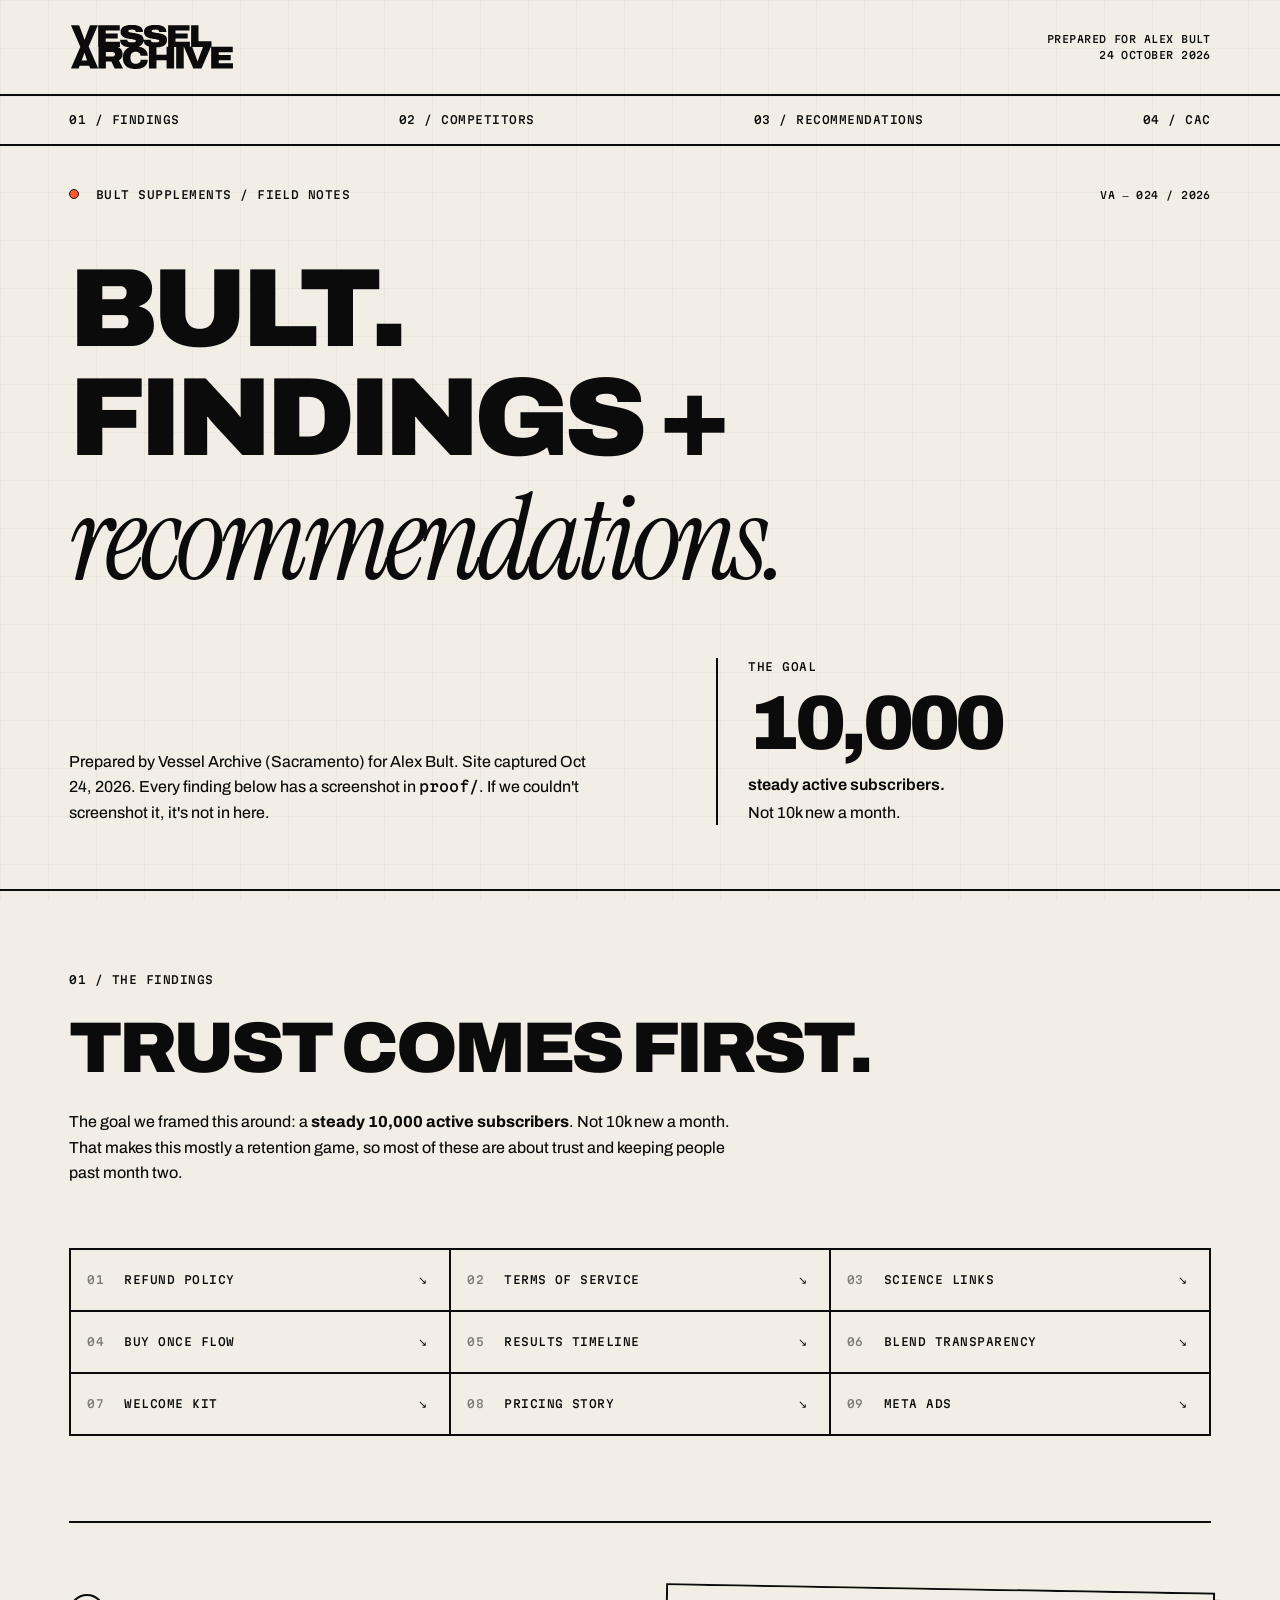
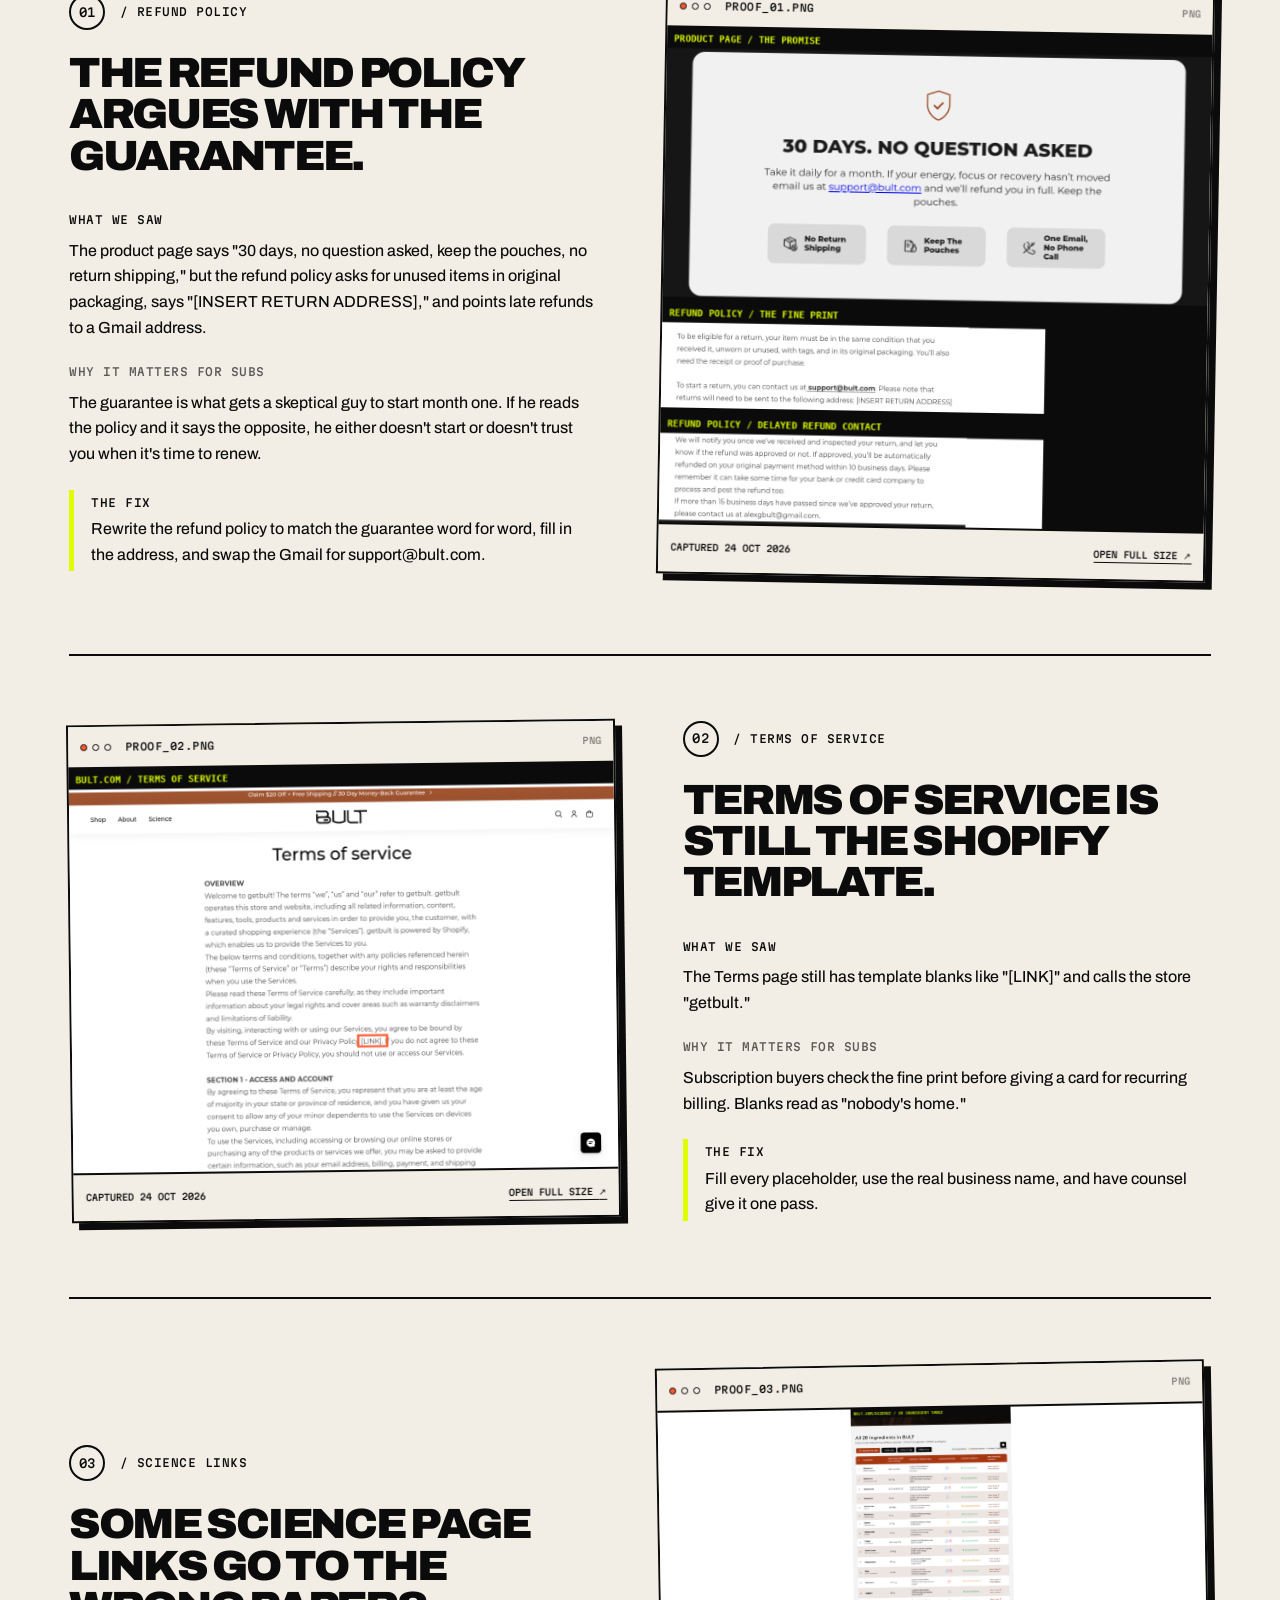
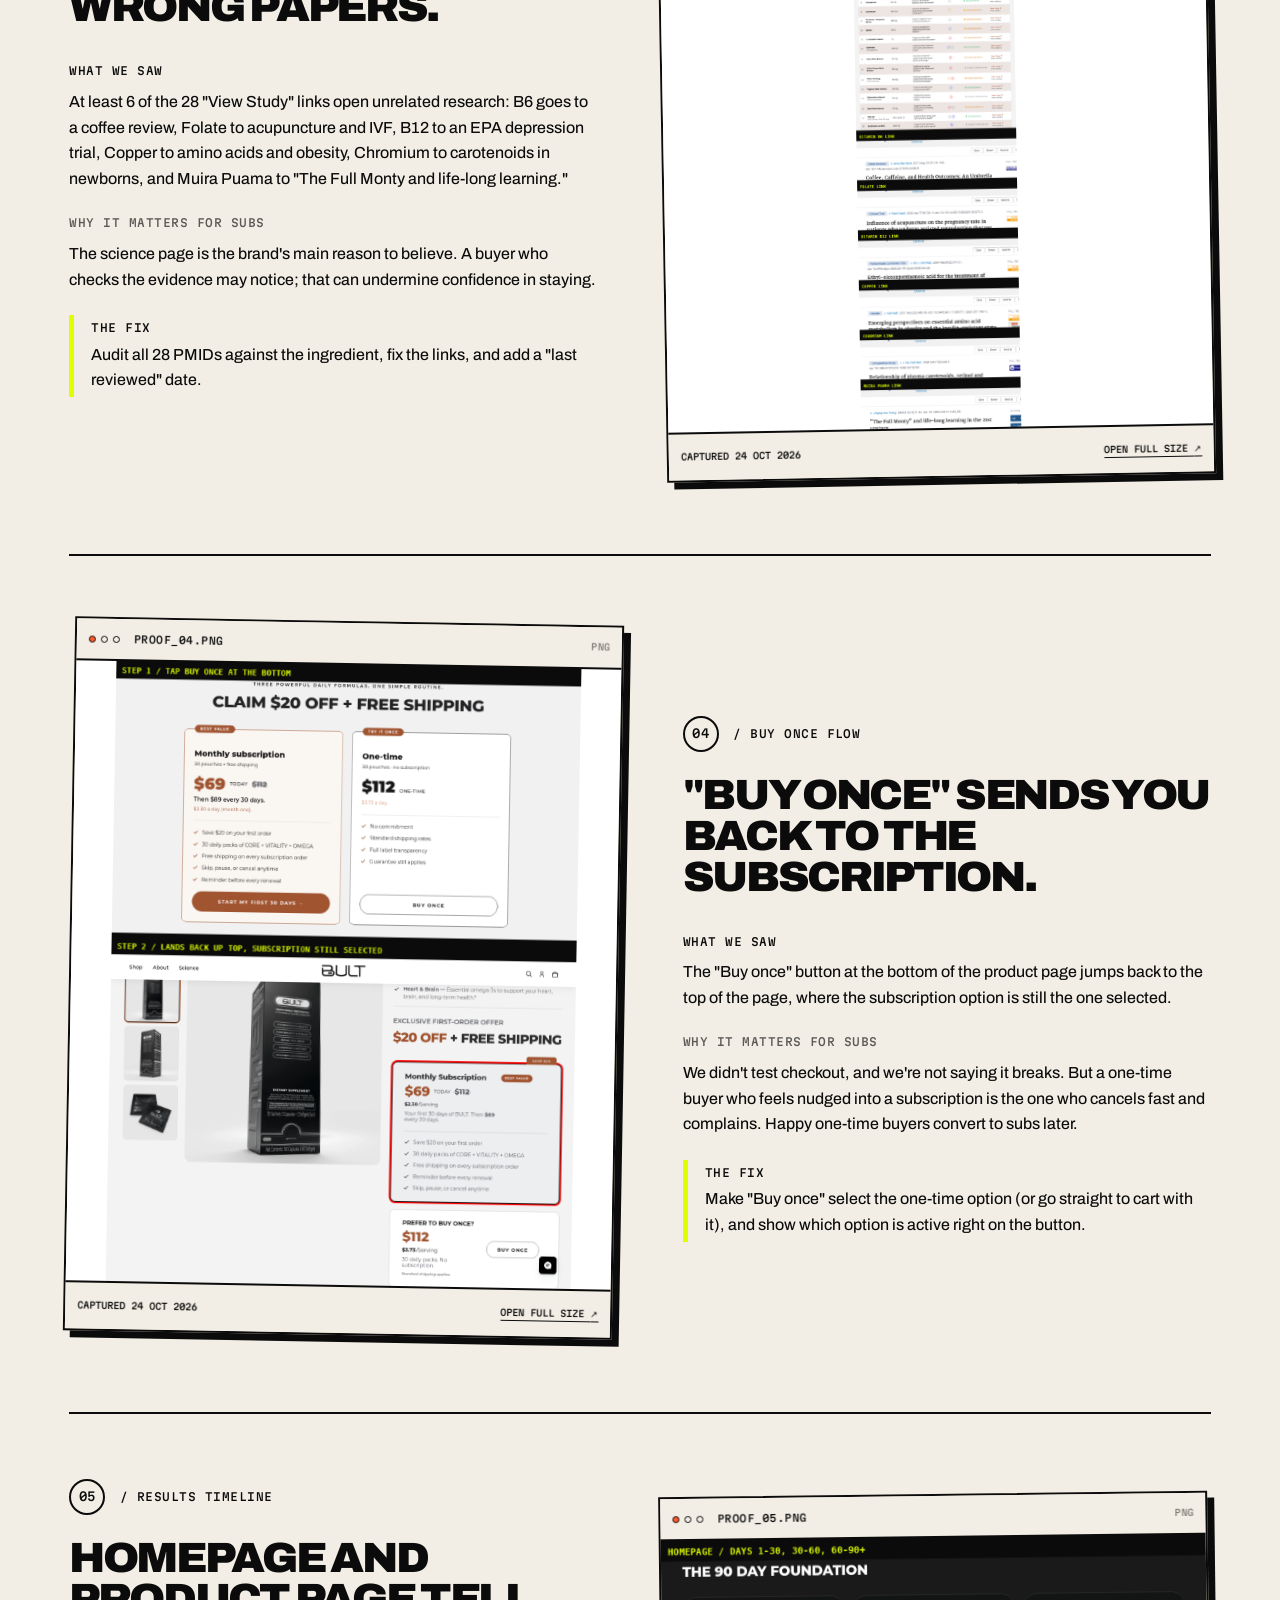
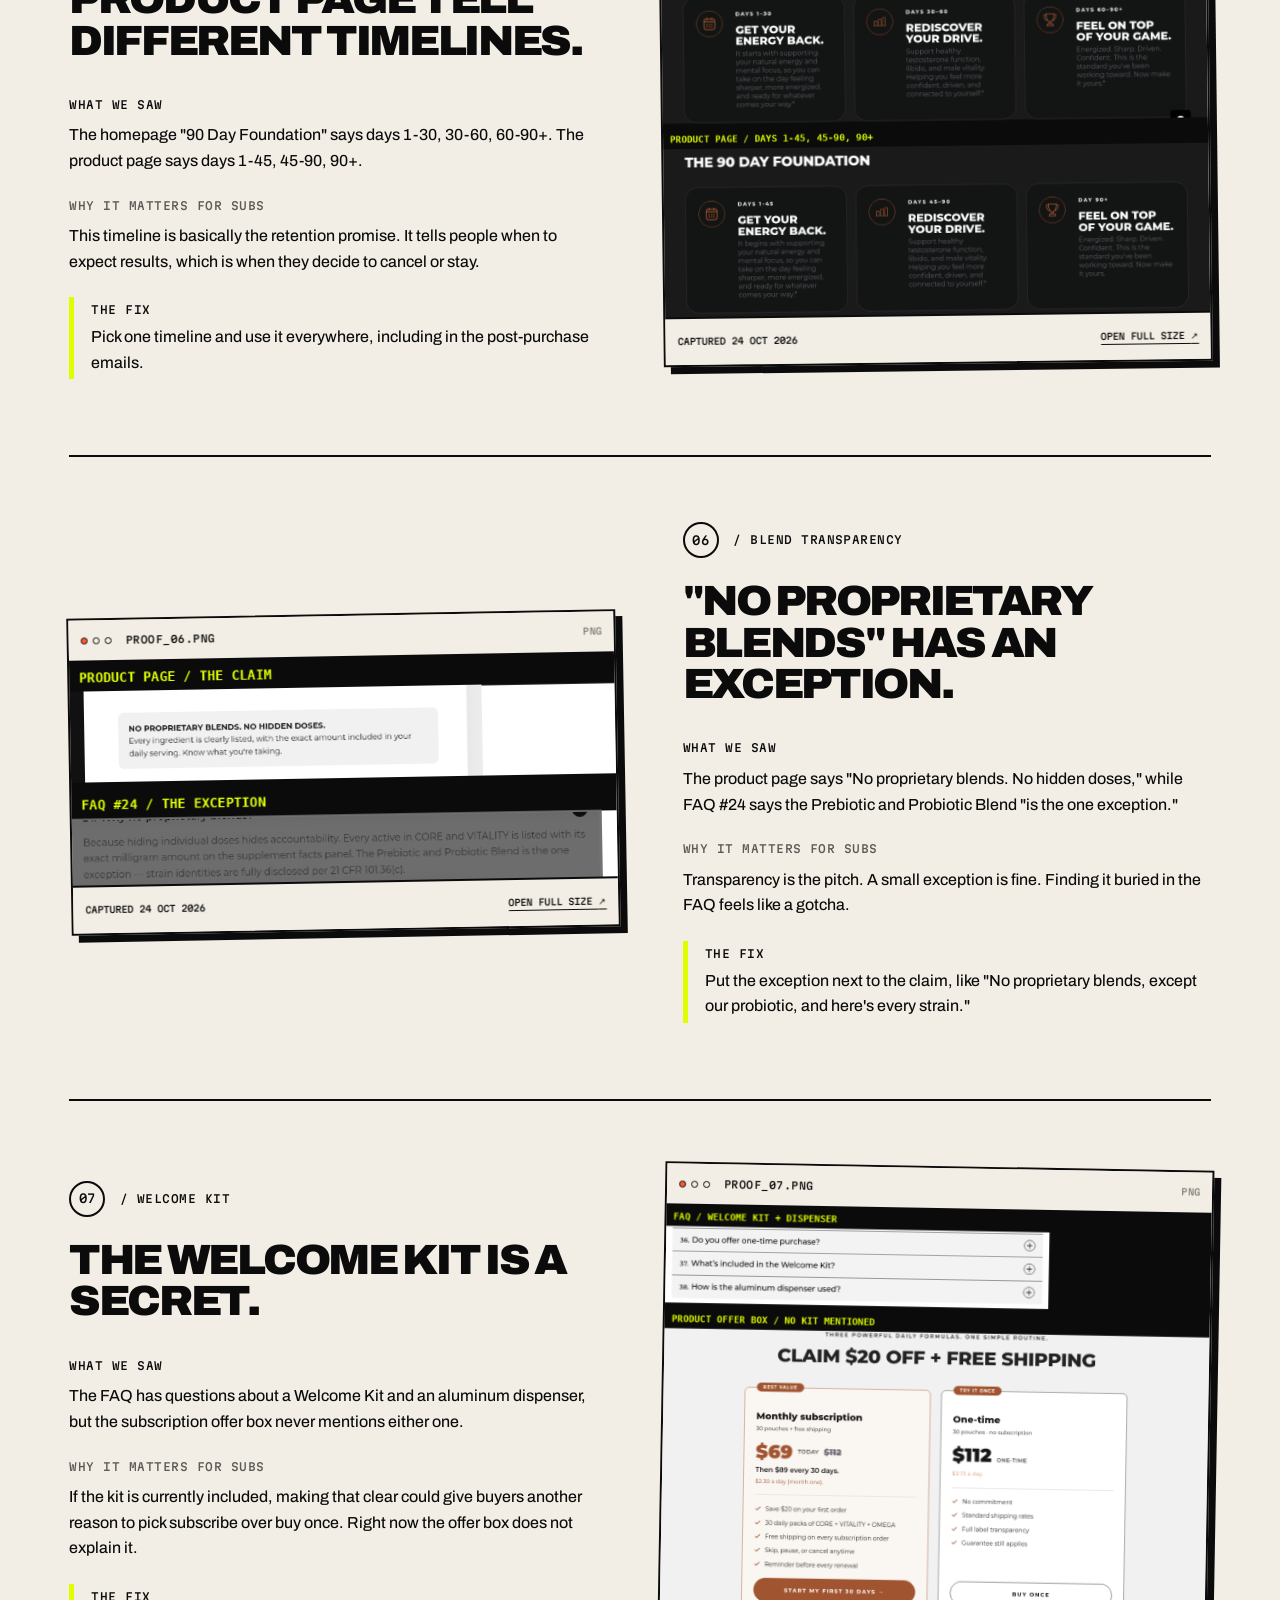
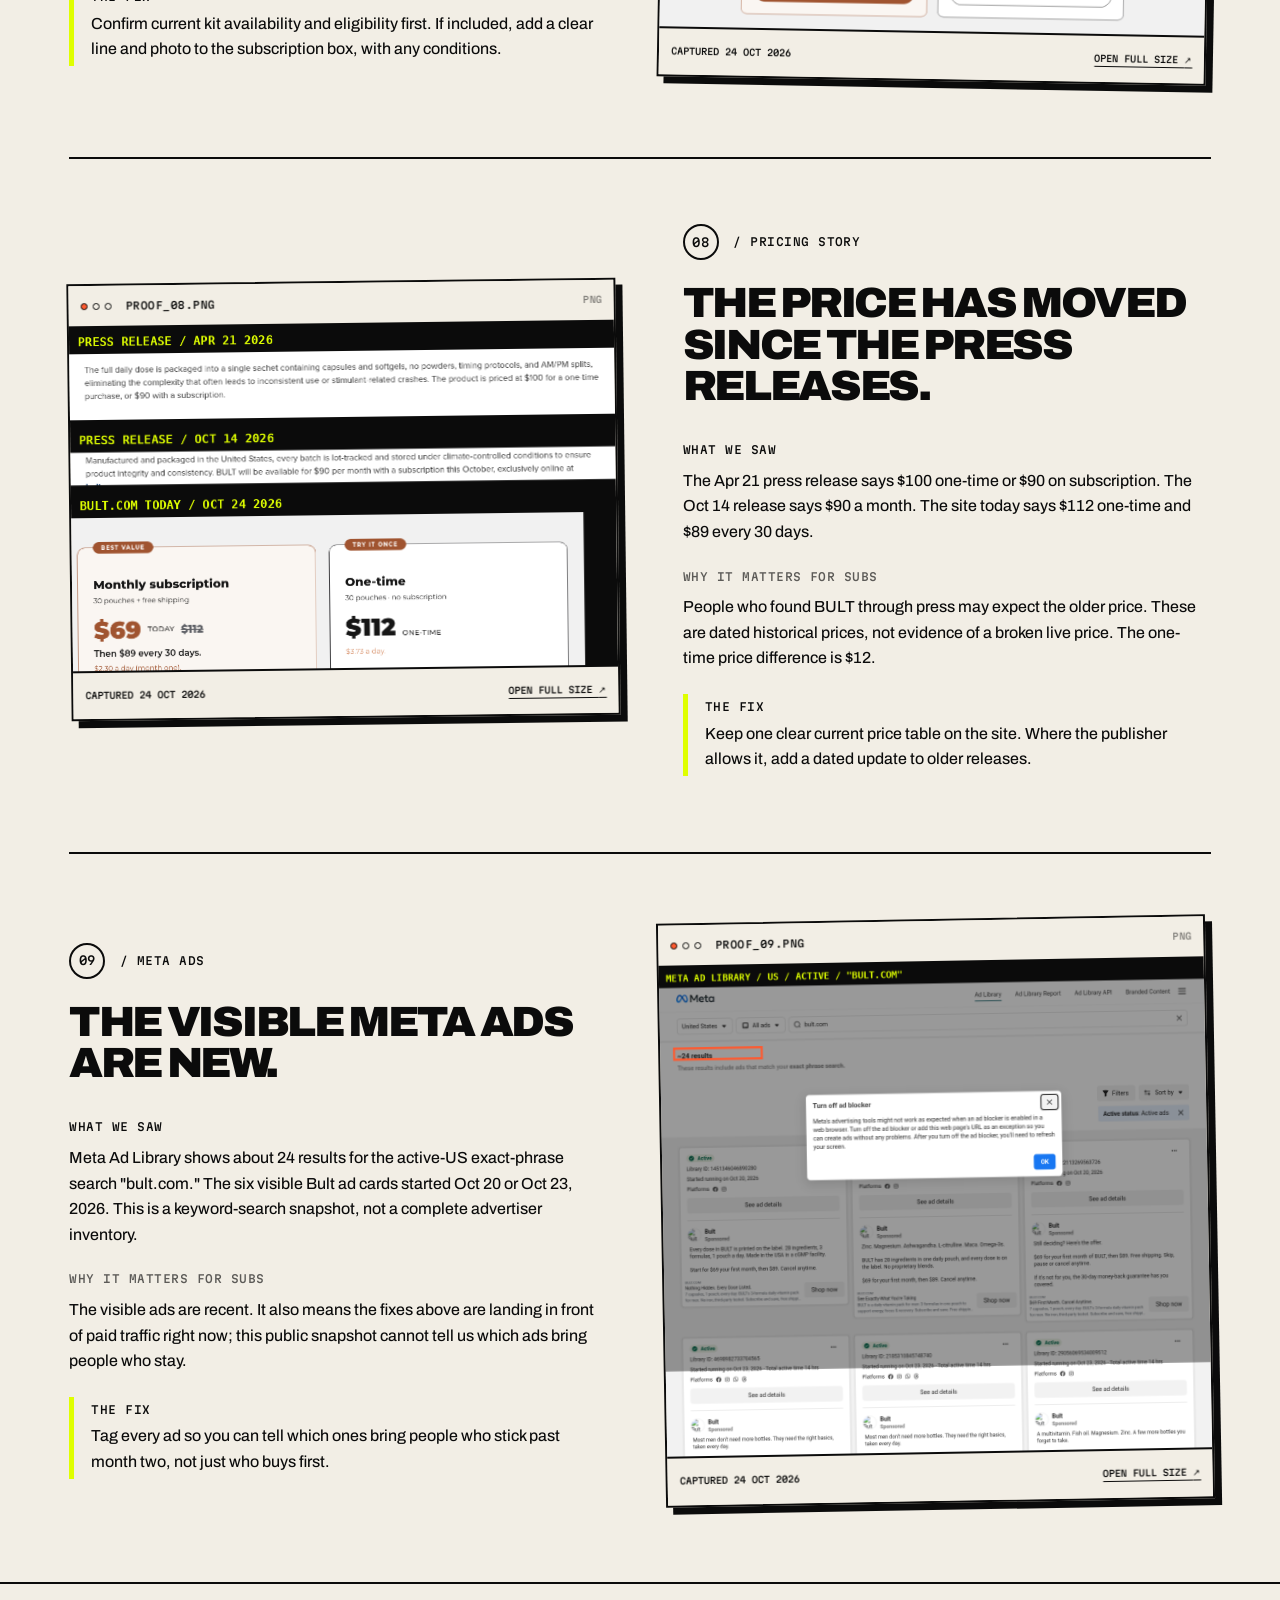
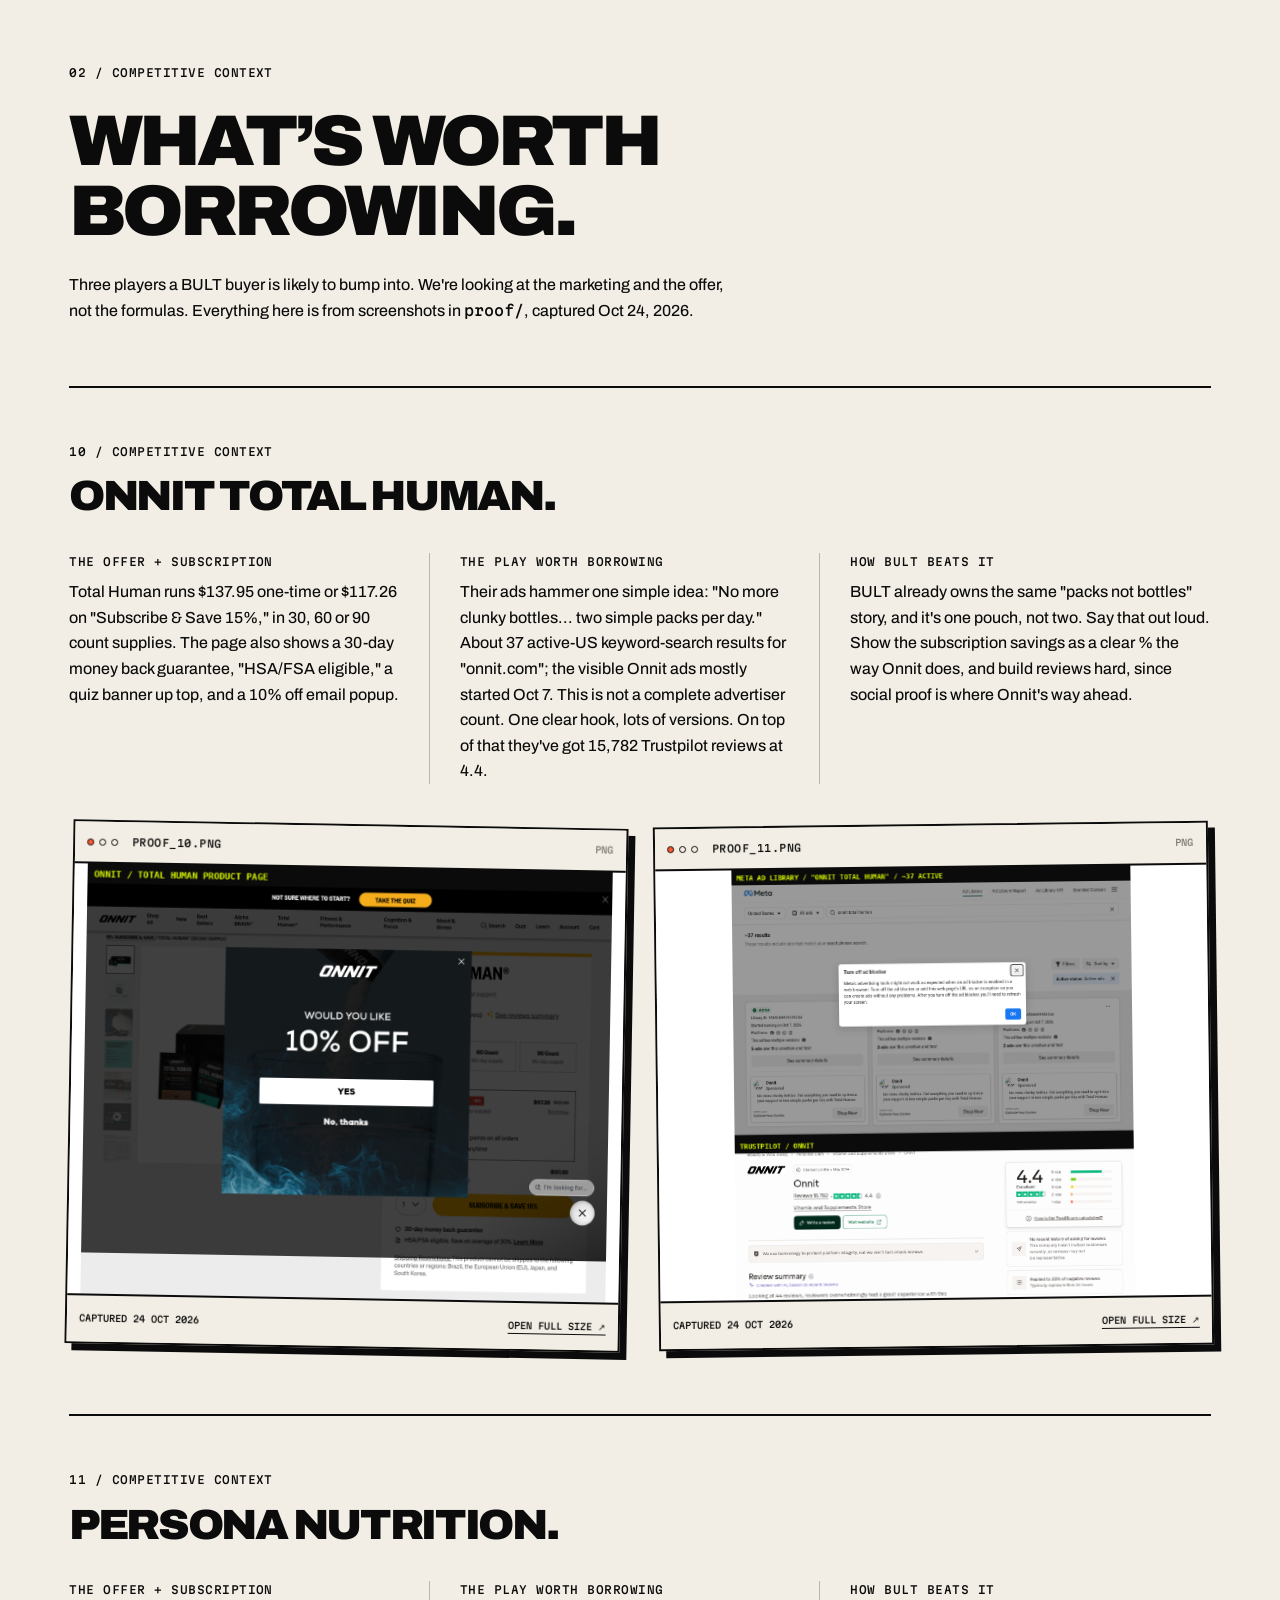
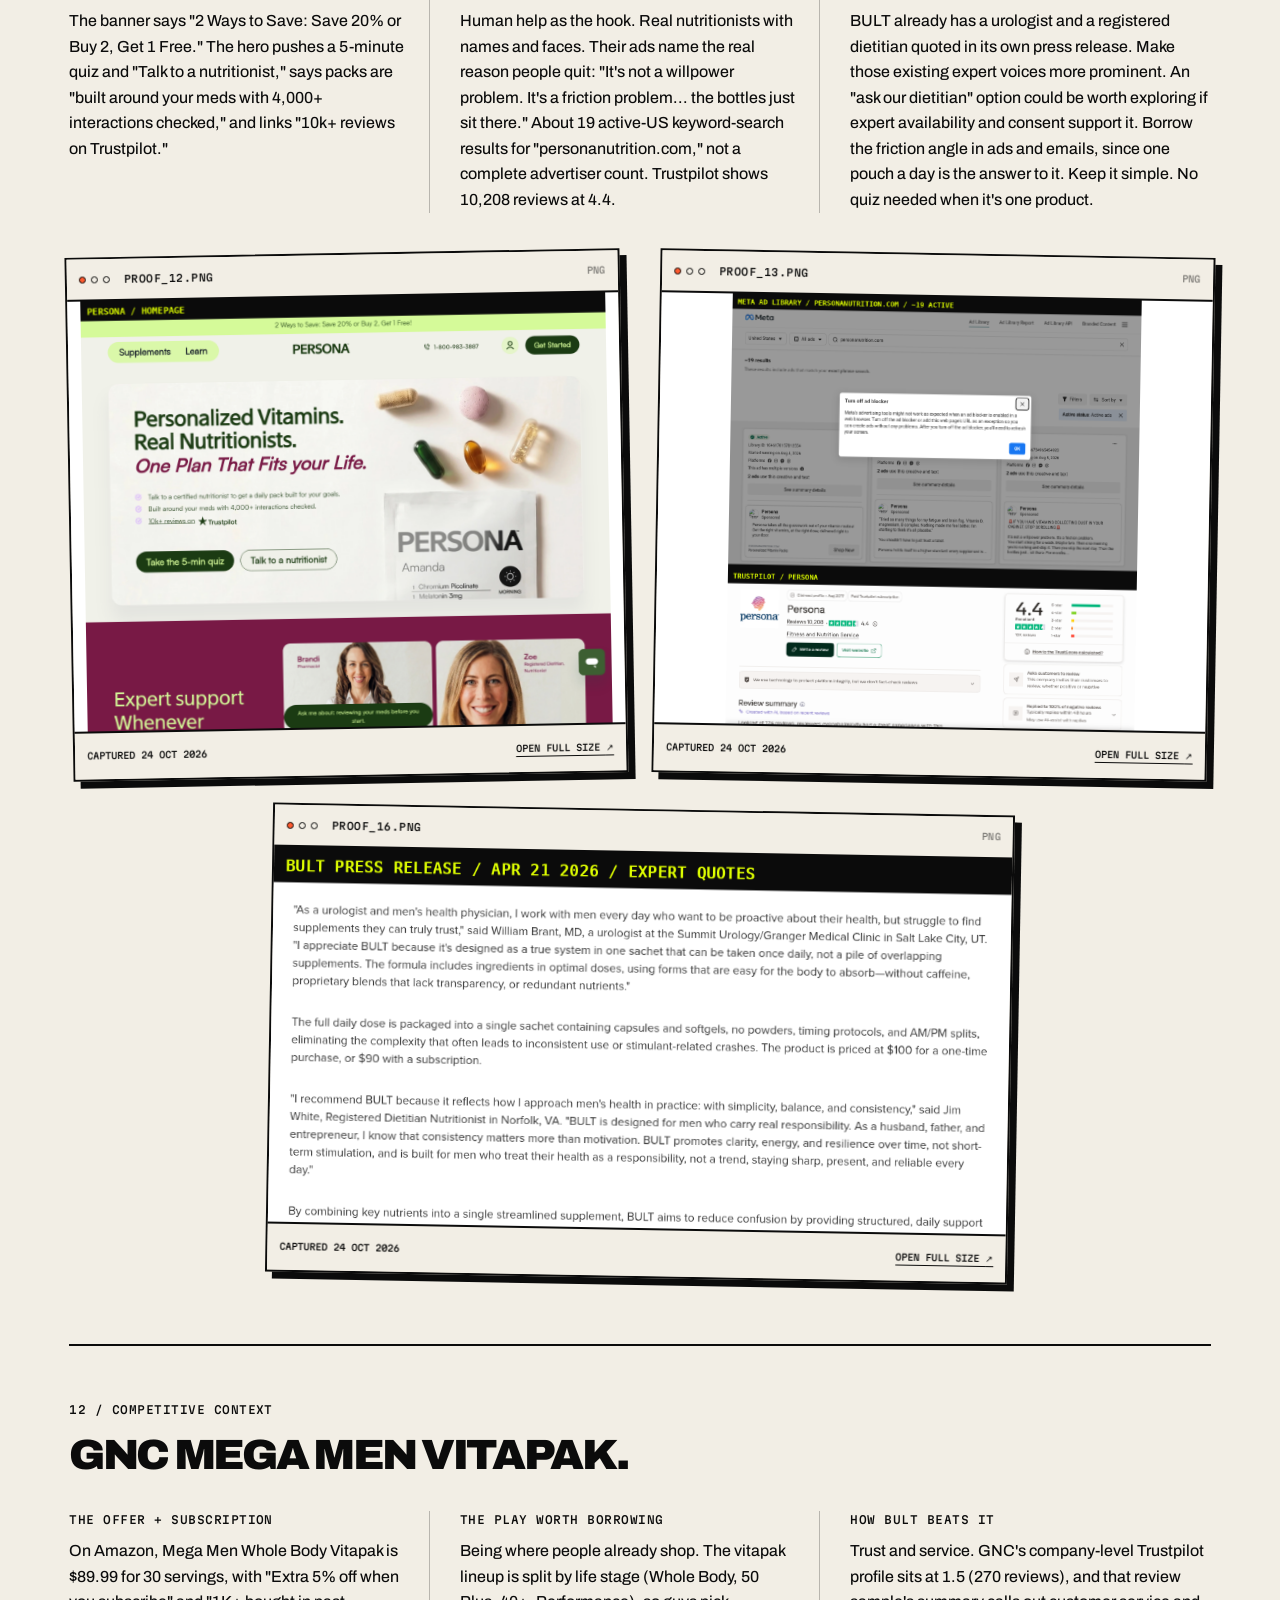
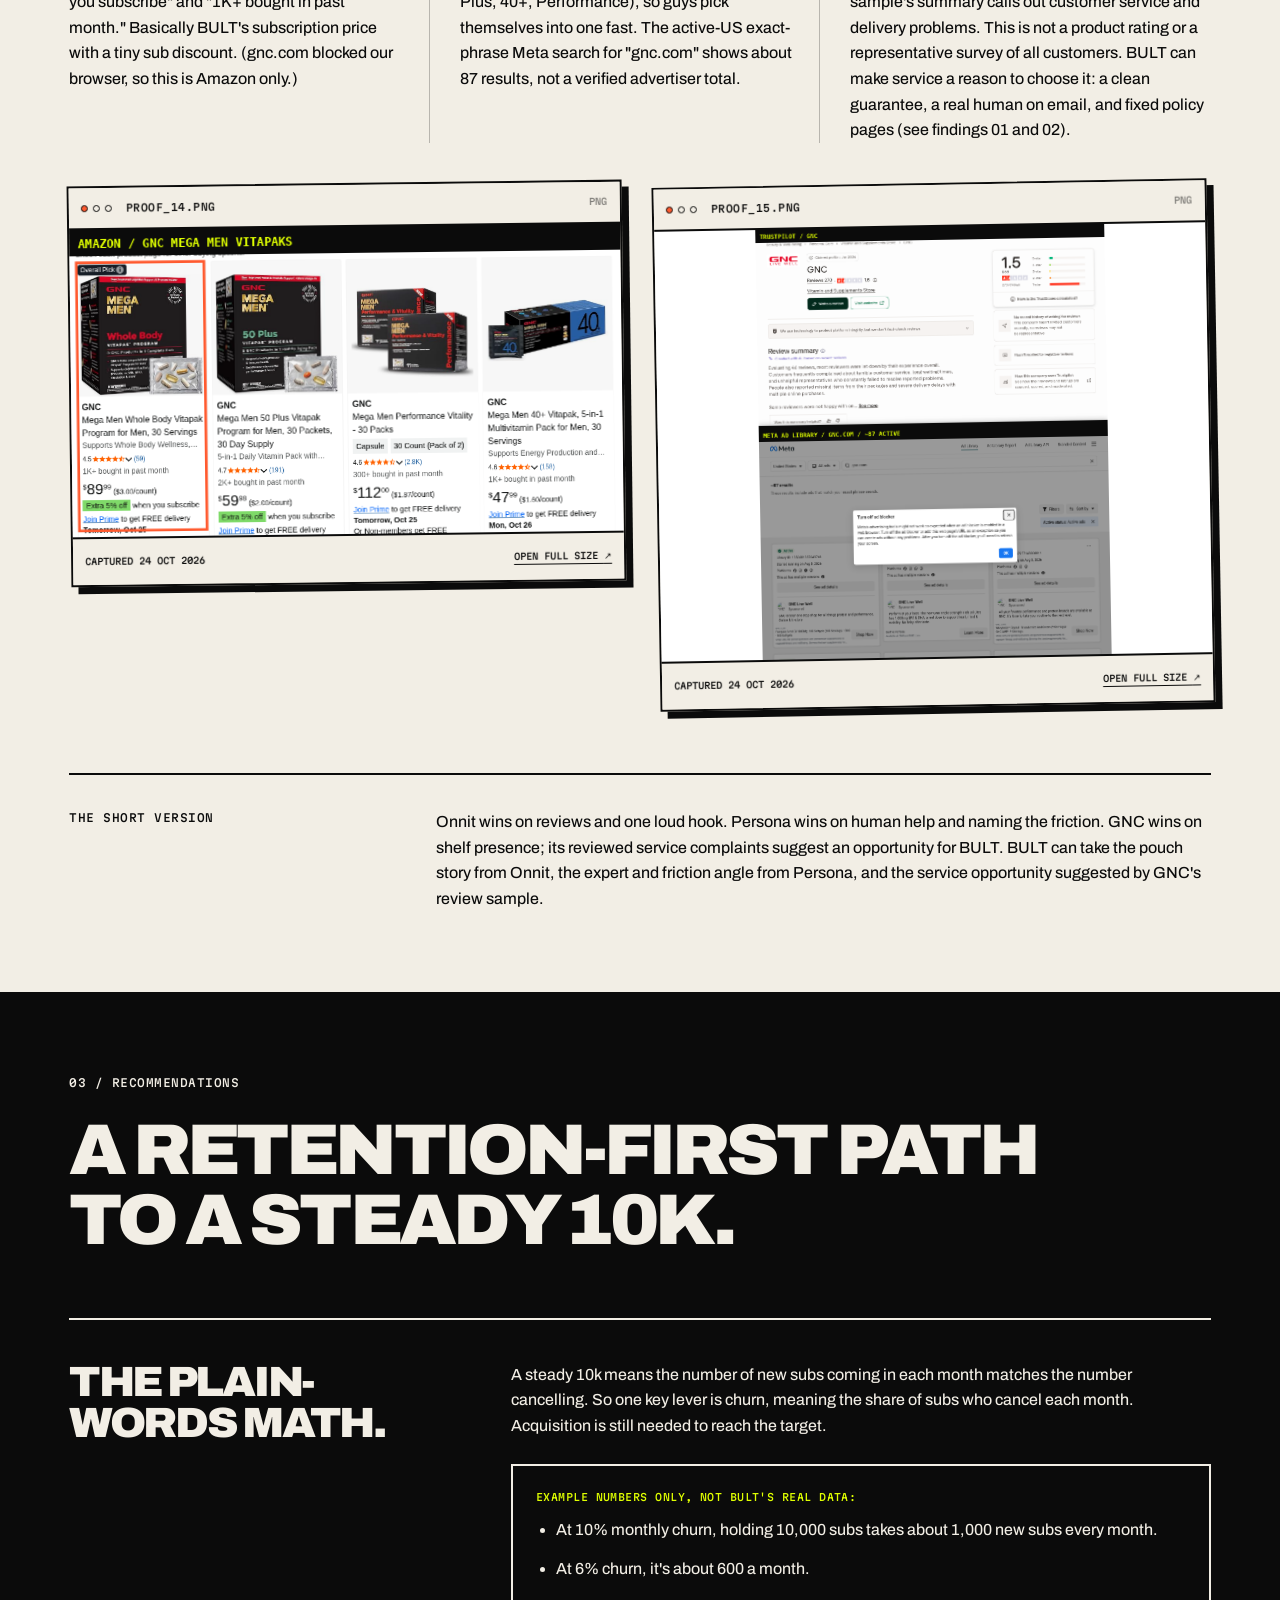
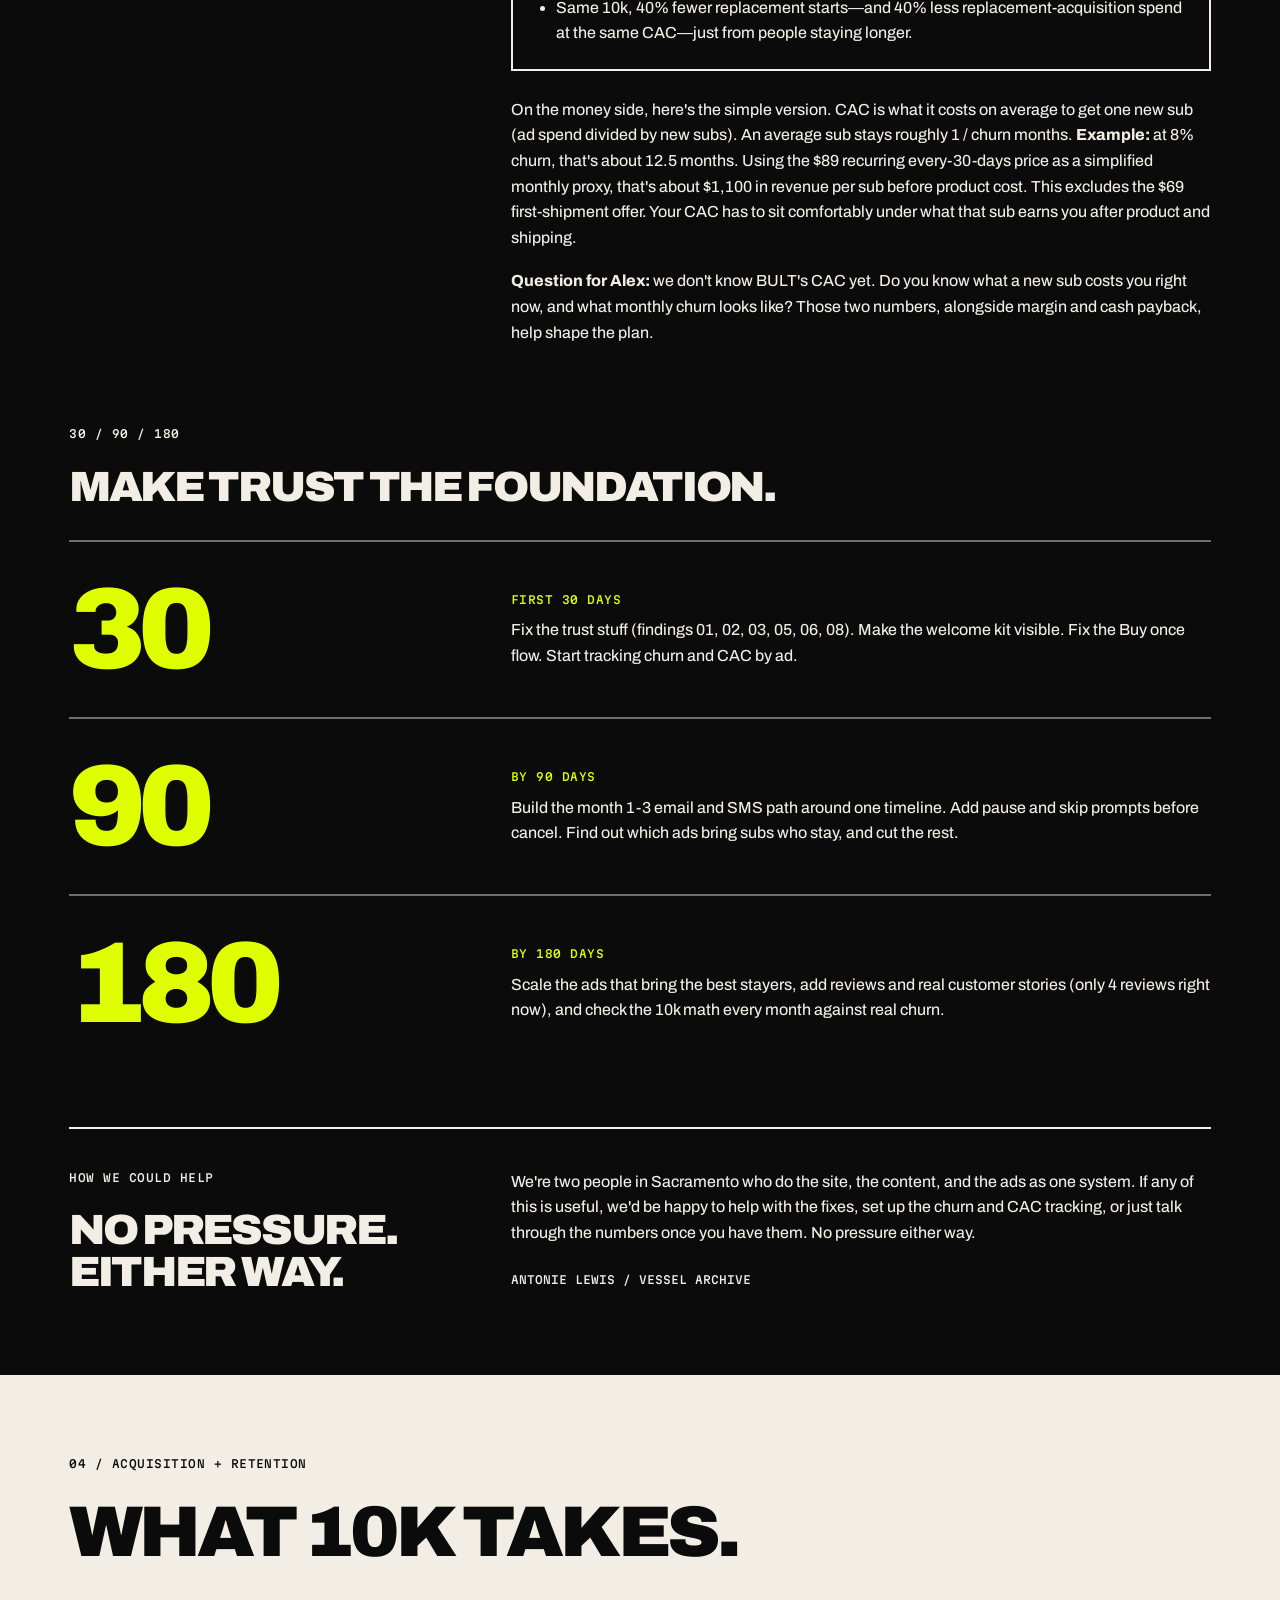
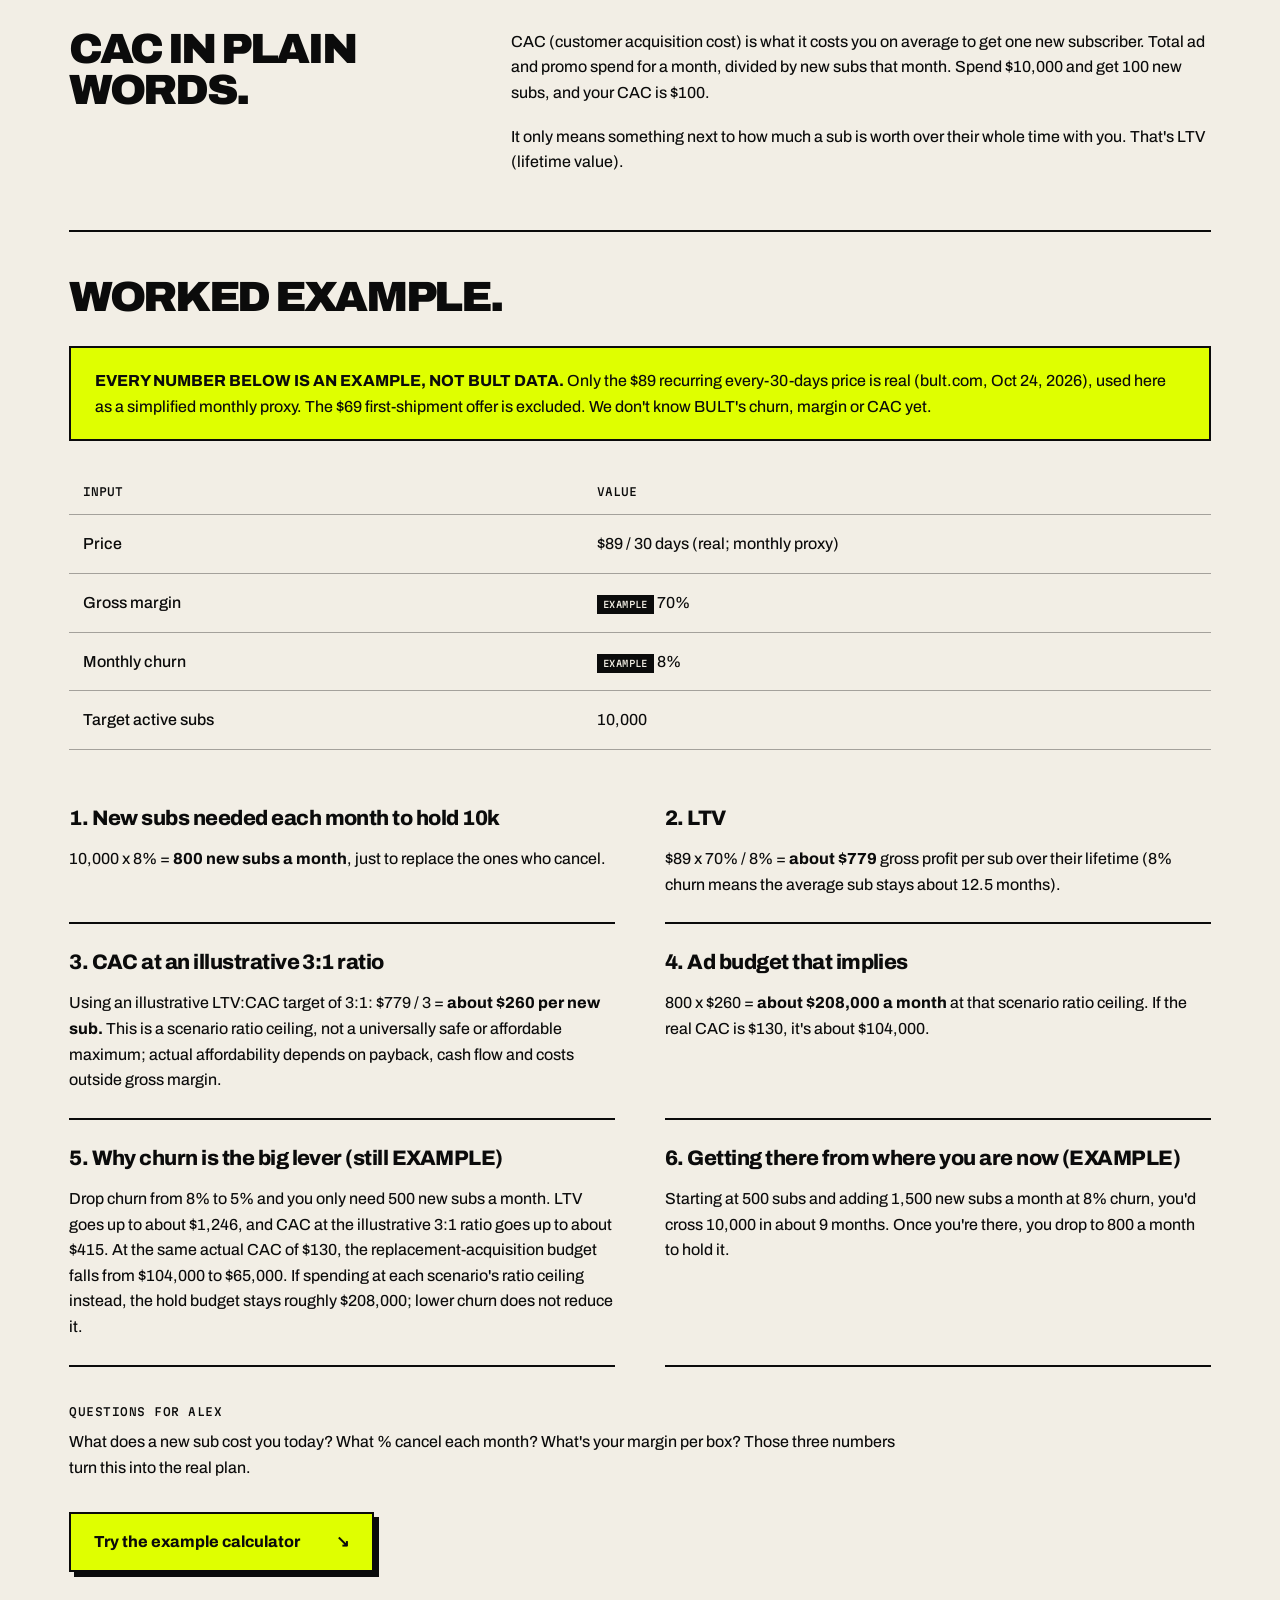
==== index.html @ 83daaacc "Publish BULT findings preview with evidence and subscriber calculator" ====
<!doctype html>
<html lang="en"><head><meta charset="utf-8"><meta name="viewport" content="width=device-width,initial-scale=1"><meta name="theme-color" content="#F2EEE5"><meta name="description" content="BULT Supplements: screenshot-led findings, a retention-first path to 10,000 active subscribers, and an example CAC calculator. Prepared by Vessel Archive for Alex Bult."><meta name="robots" content="noindex,nofollow"><title>BULT / Findings + recommendations — Vessel Archive</title><link rel="preload" href="assets/archivo.woff" as="font" type="font/woff" crossorigin><link rel="stylesheet" href="styles.css"><script src="calculator.js" defer></script></head>
<body><a class="skip-link" href="#main">Skip to content</a>
<header class="masthead"><a class="brand" href="#top" aria-label="Vessel Archive, back to top"><img src="assets/VA_Primary_Black.svg" alt="Vessel Archive" width="968" height="280"></a><span class="mast-meta">Prepared for Alex Bult<br>24 October 2026</span></header>
<nav class="chapter-nav" aria-label="Report sections"><a href="#findings">01 / Findings</a><a href="#competitors">02 / Competitors</a><a href="#recommendations">03 / Recommendations</a><a href="#cac">04 / CAC</a></nav>
<main id="main"><section class="hero section" id="top"><div class="hero-top"><p class="eyebrow"><span class="signal" aria-hidden="true"></span> BULT Supplements / Field notes</p><span class="edition">VA — 024 / 2026</span></div><h1>BULT.<br>Findings +<br><em>recommendations.</em></h1><div class="hero-bottom"><div><p class="">Prepared by Vessel Archive (Sacramento) for Alex Bult. Site captured Oct 24, 2026. Every finding below has a screenshot in <code>proof/</code>. If we couldn&#x27;t screenshot it, it&#x27;s not in here.</p></div><div class="hero-goal"><span class="eyebrow">The goal</span><p class="goal-number">10,000<span>steady active subscribers.</span></p><p>Not 10k new a month.</p></div></div></section>

<section id="findings" class="section findings-section" aria-labelledby="findings-title"><div class="section-intro"><p class="eyebrow">01 / The findings</p><h2 id="findings-title">Trust comes first.</h2><p class="">The goal we framed this around: a <strong>steady 10,000 active subscribers</strong>. Not 10k new a month. That makes this mostly a retention game, so most of these are about trust and keeping people past month two.</p></div><nav class="finding-index" aria-label="Jump to a finding"><a href="#finding-01"><span>01</span>Refund policy<span aria-hidden="true">↘</span></a><a href="#finding-02"><span>02</span>Terms of service<span aria-hidden="true">↘</span></a><a href="#finding-03"><span>03</span>Science links<span aria-hidden="true">↘</span></a><a href="#finding-04"><span>04</span>Buy once flow<span aria-hidden="true">↘</span></a><a href="#finding-05"><span>05</span>Results timeline<span aria-hidden="true">↘</span></a><a href="#finding-06"><span>06</span>Blend transparency<span aria-hidden="true">↘</span></a><a href="#finding-07"><span>07</span>Welcome kit<span aria-hidden="true">↘</span></a><a href="#finding-08"><span>08</span>Pricing story<span aria-hidden="true">↘</span></a><a href="#finding-09"><span>09</span>Meta ads<span aria-hidden="true">↘</span></a></nav><article class="finding" id="finding-01" aria-labelledby="finding-title-1"><div class="finding-copy"><p class="eyebrow"><span class="number">01</span> / Refund policy</p><h3 id="finding-title-1">The refund policy argues with the guarantee.</h3><div class="observation"><h4>What we saw</h4><p class="">The product page says &quot;30 days, no question asked, keep the pouches, no return shipping,&quot; but the refund policy asks for unused items in original packaging, says &quot;[INSERT RETURN ADDRESS],&quot; and points late refunds to a Gmail address.</p></div><div class="reason"><h4>Why it matters for subs</h4><p class="">The guarantee is what gets a skeptical guy to start month one. If he reads the policy and it says the opposite, he either doesn&#x27;t start or doesn&#x27;t trust you when it&#x27;s time to renew.</p></div><div class="fix"><h4>The fix</h4><p class="">Rewrite the refund policy to match the guarantee word for word, fill in the address, and swap the Gmail for support@bult.com.</p></div></div><div class="finding-proof"><figure class="archive archive-1"><div class="archive-bar"><span class="dots" aria-hidden="true"><i></i><i></i><i></i></span><span>proof_01.png</span><span class="file-tag">PNG</span></div><a class="proof-link" href="proof/01-refund-vs-guarantee.png" target="_blank" rel="noopener" aria-label="Open full-size evidence: BULT product guarantee compared with its refund policy, including unused-item requirements and placeholder return address. (new tab)"><img src="proof/01-refund-vs-guarantee.png" alt="BULT product guarantee compared with its refund policy, including unused-item requirements and placeholder return address." width="1280" height="1162" loading="lazy" decoding="async"></a><figcaption><span>Captured 24 Oct 2026</span><a href="proof/01-refund-vs-guarantee.png" target="_blank" rel="noopener" aria-label="Open proof 01 full size (new tab)">Open full size <span aria-hidden="true">↗</span></a></figcaption></figure></div></article><article class="finding" id="finding-02" aria-labelledby="finding-title-2"><div class="finding-copy"><p class="eyebrow"><span class="number">02</span> / Terms of service</p><h3 id="finding-title-2">Terms of Service is still the Shopify template.</h3><div class="observation"><h4>What we saw</h4><p class="">The Terms page still has template blanks like &quot;[LINK]&quot; and calls the store &quot;getbult.&quot;</p></div><div class="reason"><h4>Why it matters for subs</h4><p class="">Subscription buyers check the fine print before giving a card for recurring billing. Blanks read as &quot;nobody&#x27;s home.&quot;</p></div><div class="fix"><h4>The fix</h4><p class="">Fill every placeholder, use the real business name, and have counsel give it one pass.</p></div></div><div class="finding-proof"><figure class="archive archive-2"><div class="archive-bar"><span class="dots" aria-hidden="true"><i></i><i></i><i></i></span><span>proof_02.png</span><span class="file-tag">PNG</span></div><a class="proof-link" href="proof/02-terms-template.png" target="_blank" rel="noopener" aria-label="Open full-size evidence: BULT Terms of Service displaying getbult store wording and an unfilled LINK placeholder. (new tab)"><img src="proof/02-terms-template.png" alt="BULT Terms of Service displaying getbult store wording and an unfilled LINK placeholder." width="1280" height="948" loading="lazy" decoding="async"></a><figcaption><span>Captured 24 Oct 2026</span><a href="proof/02-terms-template.png" target="_blank" rel="noopener" aria-label="Open proof 02 full size (new tab)">Open full size <span aria-hidden="true">↗</span></a></figcaption></figure></div></article><article class="finding" id="finding-03" aria-labelledby="finding-title-3"><div class="finding-copy"><p class="eyebrow"><span class="number">03</span> / Science links</p><h3 id="finding-title-3">Some Science page links go to the wrong papers.</h3><div class="observation"><h4>What we saw</h4><p class="">At least 6 of the 28 &quot;View Study&quot; links open unrelated research: B6 goes to a coffee review, Folate to acupuncture and IVF, B12 to an EPA depression trial, Copper to amino acids and obesity, Chromium to carotenoids in newborns, and Muira Puama to &quot;The Full Monty and life-long learning.&quot;</p></div><div class="reason"><h4>Why it matters for subs</h4><p class="">The science page is the brand&#x27;s main reason to believe. A buyer who checks the evidence may notice; that can undermine confidence in staying.</p></div><div class="fix"><h4>The fix</h4><p class="">Audit all 28 PMIDs against the ingredient, fix the links, and add a &quot;last reviewed&quot; date.</p></div></div><div class="finding-proof"><figure class="archive archive-0"><div class="archive-bar"><span class="dots" aria-hidden="true"><i></i><i></i><i></i></span><span>proof_03.png</span><span class="file-tag">PNG</span></div><a class="proof-link" href="proof/03-science-wrong-papers.png" target="_blank" rel="noopener" aria-label="Open full-size evidence: BULT Science page and six linked research papers shown together for comparison. (new tab)"><img src="proof/03-science-wrong-papers.png" alt="BULT Science page and six linked research papers shown together for comparison." width="900" height="3485" loading="lazy" decoding="async"></a><figcaption><span>Captured 24 Oct 2026</span><a href="proof/03-science-wrong-papers.png" target="_blank" rel="noopener" aria-label="Open proof 03 full size (new tab)">Open full size <span aria-hidden="true">↗</span></a></figcaption></figure></div></article><article class="finding" id="finding-04" aria-labelledby="finding-title-4"><div class="finding-copy"><p class="eyebrow"><span class="number">04</span> / Buy once flow</p><h3 id="finding-title-4">&quot;Buy once&quot; sends you back to the subscription.</h3><div class="observation"><h4>What we saw</h4><p class="">The &quot;Buy once&quot; button at the bottom of the product page jumps back to the top of the page, where the subscription option is still the one selected.</p></div><div class="reason"><h4>Why it matters for subs</h4><p class="">We didn&#x27;t test checkout, and we&#x27;re not saying it breaks. But a one-time buyer who feels nudged into a subscription is the one who cancels fast and complains. Happy one-time buyers convert to subs later.</p></div><div class="fix"><h4>The fix</h4><p class="">Make &quot;Buy once&quot; select the one-time option (or go straight to cart with it), and show which option is active right on the button.</p></div></div><div class="finding-proof"><figure class="archive archive-1"><div class="archive-bar"><span class="dots" aria-hidden="true"><i></i><i></i><i></i></span><span>proof_04.png</span><span class="file-tag">PNG</span></div><a class="proof-link" href="proof/04-buy-once-defaults-to-sub.png" target="_blank" rel="noopener" aria-label="Open full-size evidence: BULT Buy once button at the bottom of the page and the selected subscription after returning to the top. (new tab)"><img src="proof/04-buy-once-defaults-to-sub.png" alt="BULT Buy once button at the bottom of the page and the selected subscription after returning to the top." width="1280" height="1708" loading="lazy" decoding="async"></a><figcaption><span>Captured 24 Oct 2026</span><a href="proof/04-buy-once-defaults-to-sub.png" target="_blank" rel="noopener" aria-label="Open proof 04 full size (new tab)">Open full size <span aria-hidden="true">↗</span></a></figcaption></figure></div></article><article class="finding" id="finding-05" aria-labelledby="finding-title-5"><div class="finding-copy"><p class="eyebrow"><span class="number">05</span> / Results timeline</p><h3 id="finding-title-5">Homepage and product page tell different timelines.</h3><div class="observation"><h4>What we saw</h4><p class="">The homepage &quot;90 Day Foundation&quot; says days 1-30, 30-60, 60-90+. The product page says days 1-45, 45-90, 90+.</p></div><div class="reason"><h4>Why it matters for subs</h4><p class="">This timeline is basically the retention promise. It tells people when to expect results, which is when they decide to cancel or stay.</p></div><div class="fix"><h4>The fix</h4><p class="">Pick one timeline and use it everywhere, including in the post-purchase emails.</p></div></div><div class="finding-proof"><figure class="archive archive-2"><div class="archive-bar"><span class="dots" aria-hidden="true"><i></i><i></i><i></i></span><span>proof_05.png</span><span class="file-tag">PNG</span></div><a class="proof-link" href="proof/05-mismatched-timelines.png" target="_blank" rel="noopener" aria-label="Open full-size evidence: BULT homepage and product page 90-day foundation timelines shown side by side. (new tab)"><img src="proof/05-mismatched-timelines.png" alt="BULT homepage and product page 90-day foundation timelines shown side by side." width="1280" height="882" loading="lazy" decoding="async"></a><figcaption><span>Captured 24 Oct 2026</span><a href="proof/05-mismatched-timelines.png" target="_blank" rel="noopener" aria-label="Open proof 05 full size (new tab)">Open full size <span aria-hidden="true">↗</span></a></figcaption></figure></div></article><article class="finding" id="finding-06" aria-labelledby="finding-title-6"><div class="finding-copy"><p class="eyebrow"><span class="number">06</span> / Blend transparency</p><h3 id="finding-title-6">&quot;No proprietary blends&quot; has an exception.</h3><div class="observation"><h4>What we saw</h4><p class="">The product page says &quot;No proprietary blends. No hidden doses,&quot; while FAQ #24 says the Prebiotic and Probiotic Blend &quot;is the one exception.&quot;</p></div><div class="reason"><h4>Why it matters for subs</h4><p class="">Transparency is the pitch. A small exception is fine. Finding it buried in the FAQ feels like a gotcha.</p></div><div class="fix"><h4>The fix</h4><p class="">Put the exception next to the claim, like &quot;No proprietary blends, except our probiotic, and here&#x27;s every strain.&quot;</p></div></div><div class="finding-proof"><figure class="archive archive-0"><div class="archive-bar"><span class="dots" aria-hidden="true"><i></i><i></i><i></i></span><span>proof_06.png</span><span class="file-tag">PNG</span></div><a class="proof-link" href="proof/06-blend-claim-vs-faq.png" target="_blank" rel="noopener" aria-label="Open full-size evidence: BULT no proprietary blends claim compared with the probiotic exception in FAQ 24. (new tab)"><img src="proof/06-blend-claim-vs-faq.png" alt="BULT no proprietary blends claim compared with the probiotic exception in FAQ 24." width="900" height="368" loading="lazy" decoding="async"></a><figcaption><span>Captured 24 Oct 2026</span><a href="proof/06-blend-claim-vs-faq.png" target="_blank" rel="noopener" aria-label="Open proof 06 full size (new tab)">Open full size <span aria-hidden="true">↗</span></a></figcaption></figure></div></article><article class="finding" id="finding-07" aria-labelledby="finding-title-7"><div class="finding-copy"><p class="eyebrow"><span class="number">07</span> / Welcome kit</p><h3 id="finding-title-7">The welcome kit is a secret.</h3><div class="observation"><h4>What we saw</h4><p class="">The FAQ has questions about a Welcome Kit and an aluminum dispenser, but the subscription offer box never mentions either one.</p></div><div class="reason"><h4>Why it matters for subs</h4><p class="">If the kit is currently included, making that clear could give buyers another reason to pick subscribe over buy once. Right now the offer box does not explain it.</p></div><div class="fix"><h4>The fix</h4><p class="">Confirm current kit availability and eligibility first. If included, add a clear line and photo to the subscription box, with any conditions.</p></div></div><div class="finding-proof"><figure class="archive archive-1"><div class="archive-bar"><span class="dots" aria-hidden="true"><i></i><i></i><i></i></span><span>proof_07.png</span><span class="file-tag">PNG</span></div><a class="proof-link" href="proof/07-welcome-kit-missing.png" target="_blank" rel="noopener" aria-label="Open full-size evidence: BULT Welcome Kit and dispenser FAQ questions compared with the subscription offer box. (new tab)"><img src="proof/07-welcome-kit-missing.png" alt="BULT Welcome Kit and dispenser FAQ questions compared with the subscription offer box." width="1280" height="988" loading="lazy" decoding="async"></a><figcaption><span>Captured 24 Oct 2026</span><a href="proof/07-welcome-kit-missing.png" target="_blank" rel="noopener" aria-label="Open proof 07 full size (new tab)">Open full size <span aria-hidden="true">↗</span></a></figcaption></figure></div></article><article class="finding" id="finding-08" aria-labelledby="finding-title-8"><div class="finding-copy"><p class="eyebrow"><span class="number">08</span> / Pricing story</p><h3 id="finding-title-8">The price has moved since the press releases.</h3><div class="observation"><h4>What we saw</h4><p class="">The Apr 21 press release says $100 one-time or $90 on subscription. The Oct 14 release says $90 a month. The site today says $112 one-time and $89 every 30 days.</p></div><div class="reason"><h4>Why it matters for subs</h4><p class="">People who found BULT through press may expect the older price. These are dated historical prices, not evidence of a broken live price. The one-time price difference is $12.</p></div><div class="fix"><h4>The fix</h4><p class="">Keep one clear current price table on the site. Where the publisher allows it, add a dated update to older releases.</p></div></div><div class="finding-proof"><figure class="archive archive-2"><div class="archive-bar"><span class="dots" aria-hidden="true"><i></i><i></i><i></i></span><span>proof_08.png</span><span class="file-tag">PNG</span></div><a class="proof-link" href="proof/08-price-drift.png" target="_blank" rel="noopener" aria-label="Open full-size evidence: BULT April and October press-release prices compared with the current product offer. (new tab)"><img src="proof/08-price-drift.png" alt="BULT April and October press-release prices compared with the current product offer." width="1000" height="628" loading="lazy" decoding="async"></a><figcaption><span>Captured 24 Oct 2026</span><a href="proof/08-price-drift.png" target="_blank" rel="noopener" aria-label="Open proof 08 full size (new tab)">Open full size <span aria-hidden="true">↗</span></a></figcaption></figure></div></article><article class="finding" id="finding-09" aria-labelledby="finding-title-9"><div class="finding-copy"><p class="eyebrow"><span class="number">09</span> / Meta ads</p><h3 id="finding-title-9">The visible Meta ads are new.</h3><div class="observation"><h4>What we saw</h4><p class="">Meta Ad Library shows about 24 results for the active-US exact-phrase search &quot;bult.com.&quot; The six visible Bult ad cards started Oct 20 or Oct 23, 2026. This is a keyword-search snapshot, not a complete advertiser inventory.</p></div><div class="reason"><h4>Why it matters for subs</h4><p class="">The visible ads are recent. It also means the fixes above are landing in front of paid traffic right now; this public snapshot cannot tell us which ads bring people who stay.</p></div><div class="fix"><h4>The fix</h4><p class="">Tag every ad so you can tell which ones bring people who stick past month two, not just who buys first.</p></div></div><div class="finding-proof"><figure class="archive archive-0"><div class="archive-bar"><span class="dots" aria-hidden="true"><i></i><i></i><i></i></span><span>proof_09.png</span><span class="file-tag">PNG</span></div><a class="proof-link" href="proof/09-meta-ads-all-new.png" target="_blank" rel="noopener" aria-label="Open full-size evidence: Meta Ad Library search results for bult.com, with visible Bult ad cards and their start dates. (new tab)"><img src="proof/09-meta-ads-all-new.png" alt="Meta Ad Library search results for bult.com, with visible Bult ad cards and their start dates." width="1280" height="1148" loading="lazy" decoding="async"></a><figcaption><span>Captured 24 Oct 2026</span><a href="proof/09-meta-ads-all-new.png" target="_blank" rel="noopener" aria-label="Open proof 09 full size (new tab)">Open full size <span aria-hidden="true">↗</span></a></figcaption></figure></div></article></section>

<section id="competitors" class="section" aria-labelledby="competitors-title"><div class="section-intro"><p class="eyebrow">02 / Competitive context</p><h2 id="competitors-title">What’s worth borrowing.</h2><p class="">Three players a BULT buyer is likely to bump into. We&#x27;re looking at the marketing and the offer, not the formulas. Everything here is from screenshots in <code>proof/</code>, captured Oct 24, 2026.</p></div><article class="competitor"><div class="competitor-title"><span class="eyebrow">10 / Competitive context</span><h3>Onnit Total Human.</h3></div><div class="competitor-copy"><div><h4>The offer + subscription</h4><p class="">Total Human runs $137.95 one-time or $117.26 on &quot;Subscribe &amp; Save 15%,&quot; in 30, 60 or 90 count supplies. The page also shows a 30-day money back guarantee, &quot;HSA/FSA eligible,&quot; a quiz banner up top, and a 10% off email popup.</p></div><div><h4>The play worth borrowing</h4><p class="">Their ads hammer one simple idea: &quot;No more clunky bottles... two simple packs per day.&quot; About 37 active-US keyword-search results for &quot;onnit.com&quot;; the visible Onnit ads mostly started Oct 7. This is not a complete advertiser count. One clear hook, lots of versions. On top of that they&#x27;ve got 15,782 Trustpilot reviews at 4.4.</p></div><div><h4>How BULT beats it</h4><p class="">BULT already owns the same &quot;packs not bottles&quot; story, and it&#x27;s one pouch, not two. Say that out loud. Show the subscription savings as a clear % the way Onnit does, and build reviews hard, since social proof is where Onnit&#x27;s way ahead.</p></div></div><div class="competitor-proof count-2"><figure class="archive archive-1"><div class="archive-bar"><span class="dots" aria-hidden="true"><i></i><i></i><i></i></span><span>proof_10.png</span><span class="file-tag">PNG</span></div><a class="proof-link" href="proof/10-onnit-offer.png" target="_blank" rel="noopener" aria-label="Open full-size evidence: Onnit Total Human product page with subscription offer and a ten percent email popup. (new tab)"><img src="proof/10-onnit-offer.png" alt="Onnit Total Human product page with subscription offer and a ten percent email popup." width="1280" height="1048" loading="lazy" decoding="async"></a><figcaption><span>Captured 24 Oct 2026</span><a href="proof/10-onnit-offer.png" target="_blank" rel="noopener" aria-label="Open proof 10 full size (new tab)">Open full size <span aria-hidden="true">↗</span></a></figcaption></figure><figure class="archive archive-2"><div class="archive-bar"><span class="dots" aria-hidden="true"><i></i><i></i><i></i></span><span>proof_11.png</span><span class="file-tag">PNG</span></div><a class="proof-link" href="proof/11-onnit-ads-reviews.png" target="_blank" rel="noopener" aria-label="Open full-size evidence: Onnit Meta Ad Library results and Trustpilot rating and review count. (new tab)"><img src="proof/11-onnit-ads-reviews.png" alt="Onnit Meta Ad Library results and Trustpilot rating and review count." width="1280" height="1378" loading="lazy" decoding="async"></a><figcaption><span>Captured 24 Oct 2026</span><a href="proof/11-onnit-ads-reviews.png" target="_blank" rel="noopener" aria-label="Open proof 11 full size (new tab)">Open full size <span aria-hidden="true">↗</span></a></figcaption></figure></div></article><article class="competitor"><div class="competitor-title"><span class="eyebrow">11 / Competitive context</span><h3>Persona Nutrition.</h3></div><div class="competitor-copy"><div><h4>The offer + subscription</h4><p class="">The banner says &quot;2 Ways to Save: Save 20% or Buy 2, Get 1 Free.&quot; The hero pushes a 5-minute quiz and &quot;Talk to a nutritionist,&quot; says packs are &quot;built around your meds with 4,000+ interactions checked,&quot; and links &quot;10k+ reviews on Trustpilot.&quot;</p></div><div><h4>The play worth borrowing</h4><p class="">Human help as the hook. Real nutritionists with names and faces. Their ads name the real reason people quit: &quot;It&#x27;s not a willpower problem. It&#x27;s a friction problem... the bottles just sit there.&quot; About 19 active-US keyword-search results for &quot;personanutrition.com,&quot; not a complete advertiser count. Trustpilot shows 10,208 reviews at 4.4.</p></div><div><h4>How BULT beats it</h4><p class="">BULT already has a urologist and a registered dietitian quoted in its own press release. Make those existing expert voices more prominent. An &quot;ask our dietitian&quot; option could be worth exploring if expert availability and consent support it. Borrow the friction angle in ads and emails, since one pouch a day is the answer to it. Keep it simple. No quiz needed when it&#x27;s one product.</p></div></div><div class="competitor-proof count-3"><figure class="archive archive-0"><div class="archive-bar"><span class="dots" aria-hidden="true"><i></i><i></i><i></i></span><span>proof_12.png</span><span class="file-tag">PNG</span></div><a class="proof-link" href="proof/12-persona-offer.png" target="_blank" rel="noopener" aria-label="Open full-size evidence: Persona Nutrition homepage showing its quiz, nutritionists, and promotional offer. (new tab)"><img src="proof/12-persona-offer.png" alt="Persona Nutrition homepage showing its quiz, nutritionists, and promotional offer." width="1280" height="1048" loading="lazy" decoding="async"></a><figcaption><span>Captured 24 Oct 2026</span><a href="proof/12-persona-offer.png" target="_blank" rel="noopener" aria-label="Open proof 12 full size (new tab)">Open full size <span aria-hidden="true">↗</span></a></figcaption></figure><figure class="archive archive-1"><div class="archive-bar"><span class="dots" aria-hidden="true"><i></i><i></i><i></i></span><span>proof_13.png</span><span class="file-tag">PNG</span></div><a class="proof-link" href="proof/13-persona-ads-reviews.png" target="_blank" rel="noopener" aria-label="Open full-size evidence: Persona Meta Ad Library results and Trustpilot rating and review count. (new tab)"><img src="proof/13-persona-ads-reviews.png" alt="Persona Meta Ad Library results and Trustpilot rating and review count." width="1280" height="1348" loading="lazy" decoding="async"></a><figcaption><span>Captured 24 Oct 2026</span><a href="proof/13-persona-ads-reviews.png" target="_blank" rel="noopener" aria-label="Open proof 13 full size (new tab)">Open full size <span aria-hidden="true">↗</span></a></figcaption></figure><figure class="archive archive-1"><div class="archive-bar"><span class="dots" aria-hidden="true"><i></i><i></i><i></i></span><span>proof_16.png</span><span class="file-tag">PNG</span></div><a class="proof-link" href="proof/16-bult-experts-press.png" target="_blank" rel="noopener" aria-label="Open full-size evidence: BULT press-release quotes from a urologist and a registered dietitian. (new tab)"><img src="proof/16-bult-experts-press.png" alt="BULT press-release quotes from a urologist and a registered dietitian." width="1000" height="508" loading="lazy" decoding="async"></a><figcaption><span>Captured 24 Oct 2026</span><a href="proof/16-bult-experts-press.png" target="_blank" rel="noopener" aria-label="Open proof 16 full size (new tab)">Open full size <span aria-hidden="true">↗</span></a></figcaption></figure></div></article><article class="competitor"><div class="competitor-title"><span class="eyebrow">12 / Competitive context</span><h3>GNC Mega Men Vitapak.</h3></div><div class="competitor-copy"><div><h4>The offer + subscription</h4><p class="">On Amazon, Mega Men Whole Body Vitapak is $89.99 for 30 servings, with &quot;Extra 5% off when you subscribe&quot; and &quot;1K+ bought in past month.&quot; Basically BULT&#x27;s subscription price with a tiny sub discount. (gnc.com blocked our browser, so this is Amazon only.)</p></div><div><h4>The play worth borrowing</h4><p class="">Being where people already shop. The vitapak lineup is split by life stage (Whole Body, 50 Plus, 40+, Performance), so guys pick themselves into one fast. The active-US exact-phrase Meta search for &quot;gnc.com&quot; shows about 87 results, not a verified advertiser total.</p></div><div><h4>How BULT beats it</h4><p class="">Trust and service. GNC&#x27;s company-level Trustpilot profile sits at 1.5 (270 reviews), and that review sample&#x27;s summary calls out customer service and delivery problems. This is not a product rating or a representative survey of all customers. BULT can make service a reason to choose it: a clean guarantee, a real human on email, and fixed policy pages (see findings 01 and 02).</p></div></div><div class="competitor-proof count-2"><figure class="archive archive-2"><div class="archive-bar"><span class="dots" aria-hidden="true"><i></i><i></i><i></i></span><span>proof_14.png</span><span class="file-tag">PNG</span></div><a class="proof-link" href="proof/14-gnc-vitapak-amazon.png" target="_blank" rel="noopener" aria-label="Open full-size evidence: Amazon results for GNC Mega Men Vitapak products and subscription pricing. (new tab)"><img src="proof/14-gnc-vitapak-amazon.png" alt="Amazon results for GNC Mega Men Vitapak products and subscription pricing." width="1020" height="568" loading="lazy" decoding="async"></a><figcaption><span>Captured 24 Oct 2026</span><a href="proof/14-gnc-vitapak-amazon.png" target="_blank" rel="noopener" aria-label="Open proof 14 full size (new tab)">Open full size <span aria-hidden="true">↗</span></a></figcaption></figure><figure class="archive archive-0"><div class="archive-bar"><span class="dots" aria-hidden="true"><i></i><i></i><i></i></span><span>proof_15.png</span><span class="file-tag">PNG</span></div><a class="proof-link" href="proof/15-gnc-reviews-ads.png" target="_blank" rel="noopener" aria-label="Open full-size evidence: GNC Trustpilot rating and review summary alongside Meta Ad Library results. (new tab)"><img src="proof/15-gnc-reviews-ads.png" alt="GNC Trustpilot rating and review summary alongside Meta Ad Library results." width="1280" height="1578" loading="lazy" decoding="async"></a><figcaption><span>Captured 24 Oct 2026</span><a href="proof/15-gnc-reviews-ads.png" target="_blank" rel="noopener" aria-label="Open proof 15 full size (new tab)">Open full size <span aria-hidden="true">↗</span></a></figcaption></figure></div></article><aside class="summary"><h4>The short version</h4><p class="">Onnit wins on reviews and one loud hook. Persona wins on human help and naming the friction. GNC wins on shelf presence; its reviewed service complaints suggest an opportunity for BULT. BULT can take the pouch story from Onnit, the expert and friction angle from Persona, and the service opportunity suggested by GNC&#x27;s review sample.</p></aside></section>

<section id="recommendations" class="section recommendations-section" aria-labelledby="recommendations-title"><div class="section-intro"><p class="eyebrow">03 / Recommendations</p><h2 id="recommendations-title">A retention-first path<br>to a steady 10k.</h2></div><div class="recommendation-math"><h3>The plain-words math.</h3><div><p class="">A steady 10k means the number of new subs coming in each month matches the number cancelling. So one key lever is churn, meaning the share of subs who cancel each month. Acquisition is still needed to reach the target.</p><div class="example-block"><p class="eyebrow"><strong>Example numbers only, not BULT&#x27;s real data:</strong></p><ul><li>At 10% monthly churn, holding 10,000 subs takes about 1,000 new subs every month.</li><li>At 6% churn, it&#x27;s about 600 a month.</li><li>Same 10k, 40% fewer replacement starts—and 40% less replacement-acquisition spend at the same CAC—just from people staying longer.</li></ul></div><p class="">On the money side, here&#x27;s the simple version. CAC is what it costs on average to get one new sub (ad spend divided by new subs). An average sub stays roughly 1 / churn months. <strong>Example:</strong> at 8% churn, that&#x27;s about 12.5 months. Using the $89 recurring every-30-days price as a simplified monthly proxy, that&#x27;s about $1,100 in revenue per sub before product cost. This excludes the $69 first-shipment offer. Your CAC has to sit comfortably under what that sub earns you after product and shipping.</p><p class=""><strong>Question for Alex:</strong> we don&#x27;t know BULT&#x27;s CAC yet. Do you know what a new sub costs you right now, and what monthly churn looks like? Those two numbers, alongside margin and cash payback, help shape the plan.</p></div></div><div class="roadmap"><p class="eyebrow">30 / 90 / 180</p><h3>Make trust the foundation.</h3><ol><li><span class="phase">30</span><div><h4>First 30 days</h4><p class="">Fix the trust stuff (findings 01, 02, 03, 05, 06, 08). Make the welcome kit visible. Fix the Buy once flow. Start tracking churn and CAC by ad.</p></div></li><li><span class="phase">90</span><div><h4>By 90 days</h4><p class="">Build the month 1-3 email and SMS path around one timeline. Add pause and skip prompts before cancel. Find out which ads bring subs who stay, and cut the rest.</p></div></li><li><span class="phase">180</span><div><h4>By 180 days</h4><p class="">Scale the ads that bring the best stayers, add reviews and real customer stories (only 4 reviews right now), and check the 10k math every month against real churn.</p></div></li></ol></div><aside class="help"><div><p class="eyebrow">How we could help</p><h3>No pressure.<br>Either way.</h3></div><div><p class="">We&#x27;re two people in Sacramento who do the site, the content, and the ads as one system. If any of this is useful, we&#x27;d be happy to help with the fixes, set up the churn and CAC tracking, or just talk through the numbers once you have them. No pressure either way.</p><p class="">Antonie Lewis / Vessel Archive</p></div></aside></section>

<section id="cac" class="section cac-section" aria-labelledby="cac-title"><div class="section-intro"><p class="eyebrow">04 / Acquisition + retention</p><h2 id="cac-title">What 10k takes.</h2></div><div class="cac-intro"><h3>CAC in plain words.</h3><div><p class="">CAC (customer acquisition cost) is what it costs you on average to get one new subscriber. Total ad and promo spend for a month, divided by new subs that month. Spend $10,000 and get 100 new subs, and your CAC is $100.</p><p class="">It only means something next to how much a sub is worth over their whole time with you. That&#x27;s LTV (lifetime value).</p></div></div><div class="worked-example"><h3>Worked example.</h3><div class="example-notice"><p class=""><strong>EVERY NUMBER BELOW IS AN EXAMPLE, NOT BULT DATA.</strong> Only the $89 recurring every-30-days price is real (bult.com, Oct 24, 2026), used here as a simplified monthly proxy. The $69 first-shipment offer is excluded. We don&#x27;t know BULT&#x27;s churn, margin or CAC yet.</p></div><table><caption class="visually-hidden">Worked-example inputs</caption><thead><tr><th scope="col">Input</th><th scope="col">Value</th></tr></thead><tbody><tr><th scope="row">Price</th><td>$89 / 30 days (real; monthly proxy)</td></tr><tr><th scope="row">Gross margin</th><td><span class="example-tag">EXAMPLE</span> 70%</td></tr><tr><th scope="row">Monthly churn</th><td><span class="example-tag">EXAMPLE</span> 8%</td></tr><tr><th scope="row">Target active subs</th><td>10,000</td></tr></tbody></table><ol class="cac-steps"><li><h4>1. New subs needed each month to hold 10k</h4><p class="">10,000 x 8% = <strong>800 new subs a month</strong>, just to replace the ones who cancel.</p></li><li><h4>2. LTV</h4><p class="">$89 x 70% / 8% = <strong>about $779</strong> gross profit per sub over their lifetime (8% churn means the average sub stays about 12.5 months).</p></li><li><h4>3. CAC at an illustrative 3:1 ratio</h4><p class="">Using an illustrative LTV:CAC target of 3:1: $779 / 3 = <strong>about $260 per new sub.</strong> This is a scenario ratio ceiling, not a universally safe or affordable maximum; actual affordability depends on payback, cash flow and costs outside gross margin.</p></li><li><h4>4. Ad budget that implies</h4><p class="">800 x $260 = <strong>about $208,000 a month</strong> at that scenario ratio ceiling. If the real CAC is $130, it&#x27;s about $104,000.</p></li><li><h4>5. Why churn is the big lever (still EXAMPLE)</h4><p class="">Drop churn from 8% to 5% and you only need 500 new subs a month. LTV goes up to about $1,246, and CAC at the illustrative 3:1 ratio goes up to about $415. At the same actual CAC of $130, the replacement-acquisition budget falls from $104,000 to $65,000. If spending at each scenario&#x27;s ratio ceiling instead, the hold budget stays roughly $208,000; lower churn does not reduce it.</p></li><li><h4>6. Getting there from where you are now (EXAMPLE)</h4><p class="">Starting at 500 subs and adding 1,500 new subs a month at 8% churn, you&#x27;d cross 10,000 in about 9 months. Once you&#x27;re there, you drop to 800 a month to hold it.</p></li></ol><aside class="question"><h4>Questions for Alex</h4><p class="">What does a new sub cost you today? What % cancel each month? What&#x27;s your margin per box? Those three numbers turn this into the real plan.</p></aside><a class="cta" href="#calculator">Try the example calculator <span aria-hidden="true">↘</span></a></div></section>

<section id="calculator" class="section calculator-section" aria-labelledby="calculator-title"><div class="section-intro"><p class="eyebrow">The working model / Vanilla JS</p><h2 id="calculator-title">Hold 10k.<br>Do the math first.</h2><p class="example-pill">Example inputs. Swap in your real numbers.</p></div><div class="calculator-grid"><form id="calculator-form" class="input-card" novalidate><fieldset><legend class="eyebrow">Your inputs</legend>
<label for="price">Price per month ($; 30-day proxy)<input id="price" name="price" type="number" inputmode="decimal" value="89" min="0" step="1" required></label>
<label for="margin">Gross margin % <span>(EXAMPLE)</span><input id="margin" name="margin" type="number" inputmode="decimal" value="70" min="0" max="100" step="0.1" required></label>
<label for="churn">Monthly churn % <span>(EXAMPLE)</span><input id="churn" name="churn" type="number" inputmode="decimal" value="8" min="0.1" max="100" step="0.1" required></label>
<label for="target">Target active subs<input id="target" name="target" type="number" inputmode="numeric" value="10000" min="0" step="1" required></label>
<label for="cac-input">CAC $ <span>(EXAMPLE)</span><input id="cac-input" name="cac" type="number" inputmode="decimal" value="130" min="0" step="1" required></label>
<label for="current">Current active subs <span>(EXAMPLE)</span><input id="current" name="current" type="number" inputmode="numeric" value="500" min="0" step="1" required></label>
<label for="ramp">New subs per month while ramping <span>(EXAMPLE)</span><input id="ramp" name="ramp" type="number" inputmode="numeric" value="1500" min="0" step="1" required></label>
</fieldset></form><div class="output-card" aria-live="polite" aria-atomic="false"><p class="eyebrow">Example outputs / Not BULT data</p><dl><div class="output-row"><dt>New subs / month to hold target</dt><dd id="o_new">800</dd></div><div class="output-row"><dt>LTV (gross profit per sub)</dt><dd id="o_ltv">$779</dd></div><div class="output-row"><dt>LTV : CAC</dt><dd id="o_ratio">6.0 : 1</dd></div><div class="output-row"><dt>CAC at illustrative 3:1</dt><dd id="o_max">$260</dd></div><div class="output-row"><dt>Monthly ad budget to hold target</dt><dd id="o_budget">$104,000</dd></div><div class="output-row"><dt>Months to reach target</dt><dd id="o_months">9 mo</dd></div></dl><p class="calculation-note" id="o_note">Each month: active = active × (1 − churn) + new subs.</p><p class="model-note">A simplified steady-state model: constant churn, margin, CAC and acquisition rate. The $89 renewal every 30 days is a monthly proxy; the $69 first shipment, time value of money, cash payback and costs outside gross margin are excluded. Not a forecast or a safe-spend ceiling.</p></div></div><noscript><p class="example-notice">JavaScript is off. The example outputs above are static; enable JavaScript to calculate with your own inputs.</p></noscript></section>
</main><footer class="site-footer"><div class="footer-top"><span>VESSEL ARCHIVE / SACRAMENTO, CALIFORNIA</span><a href="#top">Back to top ↑</a></div><img src="assets/VA_Primary_Black.svg" alt="Vessel Archive" width="968" height="280"><p class="eyebrow">Findings + recommendations / Prepared for Alex Bult / 24 Oct 2026</p></footer></body></html>
---- styles.css ----
@font-face{font-family:Archivo;src:url('assets/archivo.woff') format('woff');font-weight:100 900;font-stretch:62% 125%;font-display:swap}
@font-face{font-family:Instrument Serif;src:url('assets/instrument-serif-italic.woff') format('woff');font-weight:400;font-style:italic;font-display:swap}
@font-face{font-family:Martian Mono;src:url('assets/martian-mono.woff') format('woff');font-weight:400 600;font-display:swap}
:root{--paper:#F2EEE5;--ink:#0B0B0B;--lime:#DFFF00;--orange:#FF5A2F;--line:2px solid var(--ink);--pad:clamp(22px,5.4vw,88px)}
*{box-sizing:border-box}html{scroll-behavior:smooth;scroll-padding-top:72px}body{margin:0;color:var(--ink);background:var(--paper);font:450 16px/1.6 Archivo,Arial,sans-serif}body:before{content:"";position:fixed;inset:0;pointer-events:none;z-index:-1;background-image:linear-gradient(#0b0b0b08 1px,transparent 1px),linear-gradient(90deg,#0b0b0b08 1px,transparent 1px);background-size:48px 48px}h1,h2,h3,h4,p,figure{margin:0}p+p{margin-top:18px}a{color:inherit;text-underline-offset:4px}a:hover{text-decoration-thickness:2px}button,input,a{-webkit-tap-highlight-color:transparent}a:focus-visible,input:focus-visible{outline:3px solid var(--ink);outline-offset:5px;box-shadow:0 0 0 8px var(--lime)}::selection{background:var(--lime);color:var(--ink)}strong{font-weight:750}code{font:0.9em "Martian Mono",monospace;overflow-wrap:anywhere}h1,h2,h3{font-weight:900;text-transform:uppercase;font-variation-settings:"wdth" 104;line-height:.98;letter-spacing:-.055em}h1{font-size:clamp(56px,8.7vw,136px)}h2{font-size:clamp(42px,5.6vw,84px)}h3{font-size:clamp(31px,3.3vw,51px)}h4,.eyebrow,.mast-meta,.edition,.chapter-nav,.finding-index,.archive-bar,figcaption,.footer-top,.example-pill,.example-tag{font-family:"Martian Mono",monospace;font-size:11px;font-weight:500;letter-spacing:.045em;text-transform:uppercase;line-height:1.6}h4{margin-bottom:9px}.eyebrow{margin-bottom:24px}.section{padding:80px var(--pad);border-top:var(--line);max-width:1680px;margin:auto}.section-intro{margin-bottom:62px;max-width:960px}.section-intro h2{margin-bottom:26px}.section-intro>p:last-child{max-width:680px}.masthead{padding:23px var(--pad);display:flex;justify-content:space-between;align-items:center;gap:24px;max-width:1680px;margin:auto}.brand{display:block;width:166px;line-height:0}.brand img{width:100%;height:auto}.mast-meta{text-align:right;font-size:10px}.chapter-nav{display:flex;justify-content:space-between;padding:0 var(--pad);border-top:var(--line);max-width:1680px;margin:auto;gap:16px}.chapter-nav a{padding:15px 0;min-height:48px;text-decoration:none}.chapter-nav a:hover{background:var(--lime)}.hero{padding-top:40px;padding-bottom:64px}.hero-top{display:flex;justify-content:space-between;gap:20px;align-items:center}.hero-top .eyebrow{margin:0}.signal{display:inline-block;width:10px;height:10px;background:var(--orange);border:1px solid var(--ink);border-radius:50%;margin-right:8px}.edition{font-size:10px}.hero h1{margin:50px 0 55px;max-width:1400px}.hero h1 em{font-family:"Instrument Serif",Georgia,serif;font-size:1.06em;font-weight:400;text-transform:none;letter-spacing:-.045em;line-height:1.08;display:block;margin-top:4px}.hero-bottom{display:grid;grid-template-columns:1.05fr 1fr;gap:clamp(40px,10vw,160px);align-items:end}.hero-bottom>div:first-child{max-width:570px}.hero-goal{border-left:var(--line);padding-left:30px}.hero-goal .eyebrow{display:block;margin-bottom:10px}.goal-number{font-size:clamp(46px,6vw,88px);font-weight:900;letter-spacing:-.06em;line-height:1}.goal-number span{display:block;font-size:16px;letter-spacing:0;line-height:1.5;margin-top:10px;font-weight:650}.hero-goal>p:last-child{font-size:16px;margin-top:3px}.finding-index{display:grid;grid-template-columns:repeat(3,1fr);border-top:var(--line);border-left:var(--line);margin:0 0 85px}.finding-index a{display:grid;grid-template-columns:25px 1fr 15px;gap:12px;padding:18px 16px;border-right:var(--line);border-bottom:var(--line);text-decoration:none;min-height:62px;align-items:center;background:var(--paper)}.finding-index a:hover{background:var(--lime)}.finding-index a>span:first-child{opacity:.5}.finding{display:grid;grid-template-columns:1fr 1.04fr;gap:clamp(36px,5vw,80px);padding:65px 0 76px;border-top:var(--line);align-items:center}.finding:last-child{padding-bottom:0}.finding h3{margin-bottom:34px}.finding .eyebrow{margin-bottom:23px}.number{display:inline-flex;border:var(--line);border-radius:100%;width:36px;height:36px;align-items:center;justify-content:center;margin-right:6px;font-size:12px}.observation,.reason{margin-bottom:23px}.reason h4{opacity:.65}.fix{border-left:5px solid var(--lime);padding:4px 0 4px 17px}.fix h4{margin-bottom:5px}.finding-proof{min-width:0}.archive{background:#e8e3d8;border:var(--line);box-shadow:7px 7px 0 var(--ink);transform:rotate(-1deg);width:100%;min-width:0;overflow:hidden}.archive-1{transform:rotate(1deg)}.archive-2{transform:rotate(-.7deg)}.archive-bar{display:flex;gap:14px;align-items:center;border-bottom:var(--line);background:var(--paper);padding:12px;font-size:10px}.dots{display:flex;gap:5px}.dots i{display:block;width:7px;height:7px;border:1.5px solid var(--ink);border-radius:50%}.dots i:first-child{background:var(--orange)}.file-tag{margin-left:auto;font-size:9px;opacity:.5}.proof-link{display:block;background:#fff;line-height:0}.proof-link img{display:block;width:100%;height:auto;max-height:620px;object-fit:contain;object-position:top}.proof-link:hover{outline:4px solid var(--lime);outline-offset:-4px}.archive figcaption{border-top:var(--line);display:flex;align-items:center;justify-content:space-between;gap:15px;padding:12px;background:var(--paper);font-size:9px;letter-spacing:0}.archive figcaption a{padding:4px 0;white-space:nowrap}.competitor{padding:55px 0 66px;border-top:var(--line)}.competitor-title{margin-bottom:35px}.competitor-title .eyebrow{display:block;margin-bottom:16px}.competitor-copy{display:grid;grid-template-columns:repeat(3,1fr);gap:30px;margin-bottom:40px}.competitor-copy>div{padding-right:24px;border-right:1px solid #0b0b0b40}.competitor-copy>div:last-child{border:0;padding-right:0}.competitor-proof{display:grid;grid-template-columns:1fr 1fr;align-items:start;gap:32px}.competitor-proof.count-3{grid-template-columns:1fr 1fr}.competitor-proof.count-3 figure:last-child{grid-column:1/-1;max-width:65%;justify-self:center}.competitor-proof img{max-height:430px}.summary{display:grid;grid-template-columns:1fr 2.3fr;gap:30px;padding:34px 0 0;border-top:var(--line)}.summary h4{margin:0}.recommendations-section{background:var(--ink);color:var(--paper)}.recommendations-section .section-intro{max-width:1150px}.recommendation-math{display:grid;grid-template-columns:.7fr 1.3fr;gap:65px;border-top:2px solid var(--paper);padding-top:42px}.recommendation-math h3{max-width:330px}.example-block{border:2px solid var(--paper);padding:23px;margin:26px 0}.example-block .eyebrow{color:var(--lime);margin:0 0 12px;font-size:10px}.example-block ul{padding-left:20px;margin:0}.example-block li+li{margin-top:13px}.roadmap{margin-top:80px}.roadmap>h3{margin-bottom:32px}.roadmap ol{margin:0;padding:0;list-style:none}.roadmap li{display:grid;grid-template-columns:.7fr 1.3fr;gap:65px;padding:30px 0;border-top:2px solid #f2eee570;align-items:center}.phase{font-size:clamp(72px,9vw,135px);line-height:1;letter-spacing:-.07em;font-weight:900;color:var(--lime)}.roadmap h4{color:var(--lime)}.help{margin-top:55px;border-top:2px solid var(--paper);padding-top:40px;display:grid;grid-template-columns:.7fr 1.3fr;gap:65px}.help>div:last-child p:last-child{font:11px "Martian Mono",monospace;text-transform:uppercase;margin-top:28px}.cac-intro{display:grid;grid-template-columns:.7fr 1.3fr;gap:65px;margin-bottom:55px}.worked-example{border-top:var(--line);padding-top:45px}.worked-example h3{margin-bottom:28px}.example-notice{border:var(--line);padding:20px 24px;background:var(--lime);max-width:100%;margin-bottom:28px}.example-notice p{font-size:16px}.worked-example table{border-collapse:collapse;width:100%;margin-bottom:30px;text-align:left}.worked-example th,.worked-example td{padding:16px 14px;border-bottom:1px solid #0b0b0b55}.worked-example thead{font:11px "Martian Mono",monospace;text-transform:uppercase}.worked-example tbody th{font-weight:500;width:45%}.example-tag{background:var(--ink);color:var(--paper);font-size:9px;padding:4px 6px;white-space:nowrap}.cac-steps{list-style:none;padding:0;margin:0;display:grid;grid-template-columns:1fr 1fr;column-gap:50px}.cac-steps li{padding:25px 0;border-bottom:var(--line)}.cac-steps h4{font-family:Archivo,Arial,sans-serif;font-size:21px;font-weight:800;letter-spacing:-.025em;text-transform:none;line-height:1.25;margin-bottom:15px}.question{margin-top:36px;max-width:850px}.cta{display:inline-flex;justify-content:space-between;align-items:center;gap:36px;min-height:58px;background:var(--lime);border:var(--line);padding:15px 23px;text-decoration:none;font-weight:750;box-shadow:5px 5px 0 var(--ink);margin-top:32px}.cta:hover{transform:translate(2px,2px);box-shadow:3px 3px 0 var(--ink)}.calculator-section{padding-bottom:90px}.calculator-section .section-intro{margin-bottom:40px}.example-pill{display:inline-block;background:var(--lime);padding:10px 16px;border:var(--line);border-radius:999px;margin:0}.calculator-grid{display:grid;grid-template-columns:1fr 1.15fr;gap:28px;align-items:start}.input-card,.output-card{border:var(--line);box-shadow:7px 7px 0 var(--ink);padding:30px;background:var(--paper)}fieldset{padding:0;border:0;margin:0;min-width:0}legend.eyebrow{padding:0;margin:0 0 25px}label{display:block;font-size:14px;font-weight:650;line-height:1.4;margin-bottom:18px}label:last-child{margin-bottom:0}label span{font:9px "Martian Mono",monospace;white-space:nowrap}input{display:block;width:100%;padding:12px;border:var(--line);background:#fff;color:var(--ink);font:500 20px "Martian Mono",monospace;margin-top:8px;border-radius:0;min-height:51px}input[aria-invalid=true]{border:3px solid var(--orange)}.output-card{background:var(--ink);color:var(--paper);position:sticky;top:24px}.output-card>.eyebrow{margin-bottom:10px;font-size:9px}.output-card dl{margin:0}.output-row{display:flex;align-items:center;justify-content:space-between;gap:20px;border-bottom:1px solid #f2eee540;padding:23px 0}.output-row dt{font:10px/1.6 "Martian Mono",monospace;text-transform:uppercase;max-width:190px}.output-row dd{margin:0;font-size:clamp(25px,3.2vw,46px);line-height:1.05;font-weight:900;color:var(--lime);letter-spacing:-.045em;text-align:right}.output-row dd#o_months{max-width:200px;font-size:clamp(25px,3vw,42px)}.output-row dd.warn{color:var(--orange)}.calculation-note{font:10px/1.7 "Martian Mono",monospace;margin-top:22px}.model-note{font-size:16px;color:#d0cdc5;margin-top:18px;line-height:1.5}.site-footer{border-top:var(--line);padding:28px var(--pad) 34px;max-width:1680px;margin:auto}.footer-top{display:flex;justify-content:space-between;gap:25px;margin-bottom:50px;font-size:10px}.footer-top a{white-space:nowrap}.site-footer>img{display:block;width:min(560px,100%);height:auto;margin:0 0 28px}.site-footer>.eyebrow{font-size:9px;margin:0}.skip-link{position:fixed;top:10px;left:15px;transform:translateY(-150%);z-index:20;background:var(--lime);padding:12px 20px;border:var(--line)}.skip-link:focus{transform:translateY(0)}.visually-hidden{position:absolute;width:1px;height:1px;padding:0;margin:-1px;overflow:hidden;clip:rect(0,0,0,0);white-space:nowrap;border:0}
@media(min-width:1100px){.finding:nth-of-type(even) .finding-copy{order:2}.finding:nth-of-type(even) .finding-proof{order:1}.finding:nth-of-type(even){grid-template-columns:1.04fr 1fr}.finding-copy{max-width:590px}}
@media(min-width:1681px){.section,.masthead,.chapter-nav,.site-footer{border-left:var(--line);border-right:var(--line)}}
@media(max-width:1000px){.finding-index{grid-template-columns:repeat(3,1fr)}.finding-index a{padding:15px 10px;gap:6px;font-size:9px}.finding{gap:30px}.hero h1{font-size:9vw}.competitor-copy{gap:22px}.competitor-copy>div{padding-right:14px}.recommendation-math,.roadmap li,.help,.cac-intro{gap:36px;grid-template-columns:.7fr 1.3fr}.calculator-grid{gap:22px}.input-card,.output-card{padding:24px}.output-row{gap:14px}.output-row dt{font-size:9px;max-width:145px}.output-row dd{font-size:32px}.archive figcaption{font-size:8px;gap:6px}.archive-bar{font-size:9px}}
@media(max-width:760px){html{scroll-padding-top:20px}.masthead{padding-top:20px;padding-bottom:20px}.brand{width:137px}.mast-meta{font-size:8px}.chapter-nav{display:grid;grid-template-columns:1fr 1fr;gap:0 25px;font-size:9px}.chapter-nav a{padding:11px 0;min-height:42px}.chapter-nav a:nth-child(-n+2){border-bottom:1px solid #0b0b0b35}.section{padding:50px var(--pad)}.hero{padding-top:27px}.hero-top .eyebrow{font-size:9px}.edition{display:none}.hero h1{font-size:clamp(48px,11.7vw,88px);margin:35px 0;letter-spacing:-.06em}.hero h1 em{font-size:.84em;letter-spacing:-.02em;margin-top:10px}.hero-bottom{grid-template-columns:1fr;gap:30px}.hero-goal{border-left:0;border-top:var(--line);padding:23px 0 0}.hero-goal .goal-number{font-size:66px}.section-intro{margin-bottom:34px}.section-intro h2{margin-bottom:22px}.eyebrow{font-size:10px;margin-bottom:19px}h2{font-size:clamp(40px,8vw,58px)}h3{font-size:34px}.finding-index{grid-template-columns:1fr;margin-bottom:40px}.finding-index a{padding:13px 16px;font-size:11px;min-height:49px;grid-template-columns:30px 1fr 15px}.finding{grid-template-columns:1fr;gap:30px;padding:38px 0 46px}.finding h3{margin-bottom:28px}.finding-proof{padding-right:6px}.archive{transform:none}.archive-bar{font-size:10px}.archive figcaption{font-size:9px;gap:12px}.proof-link img{max-height:530px}.competitor{padding:34px 0 42px}.competitor-copy{grid-template-columns:1fr;gap:25px;margin-bottom:30px}.competitor-copy>div{border:0;padding:0}.competitor-proof{grid-template-columns:1fr;gap:28px;padding-right:6px}.competitor-proof.count-3{grid-template-columns:1fr}.competitor-proof.count-3 figure:last-child{grid-column:auto;max-width:none}.competitor-proof img{max-height:520px}.competitor-title{margin-bottom:27px}.summary{grid-template-columns:1fr;gap:12px;padding-top:26px}.recommendation-math,.help,.cac-intro{grid-template-columns:1fr;gap:26px}.recommendation-math{padding-top:30px}.recommendation-math h3{max-width:none}.example-block{padding:19px}.roadmap{margin-top:50px}.roadmap li{grid-template-columns:70px 1fr;gap:22px;align-items:start;padding:26px 0}.phase{font-size:58px;padding-top:3px}.roadmap li:last-child .phase{font-size:45px}.help{margin-top:38px;padding-top:30px}.help>div:first-child h3 br{display:none}.cac-intro{margin-bottom:36px}.worked-example{padding-top:32px}.example-notice{padding:18px}.example-notice p{font-size:16px}.worked-example th,.worked-example td{padding:14px 7px}.worked-example tbody th{width:43%}.cac-steps{grid-template-columns:1fr;gap:0}.cac-steps li{padding:23px 0}.cta{width:100%;padding:15px 16px;gap:20px}.calculator-grid{grid-template-columns:1fr;gap:25px;padding-right:6px}.input-card,.output-card{padding:23px}.output-card{position:static}.output-row{padding:20px 0}.output-row dt{font-size:10px;max-width:150px}.output-row dd{font-size:36px}.output-row dd#o_months{font-size:31px;max-width:155px}.example-pill{font-size:9px;padding:10px 13px;max-width:100%;line-height:1.7}.site-footer{padding-top:24px}.footer-top{font-size:8px;margin-bottom:35px;align-items:start}.footer-top>span{max-width:185px}.site-footer>.eyebrow{font-size:8px}.site-footer>img{margin-bottom:24px}}
@media(max-width:370px){.mast-meta{max-width:125px;font-size:7px}.brand{width:122px}.hero h1{font-size:46px}.hero h1 em{font-size:.82em}.output-row{display:block}.output-row dd{text-align:left;margin-top:10px}.output-row dd#o_months{max-width:none}.roadmap li{grid-template-columns:1fr;gap:14px}.phase,.roadmap li:last-child .phase{font-size:55px}}
@media(prefers-reduced-motion:reduce){html{scroll-behavior:auto}*,*:before,*:after{animation:none!important;transition:none!important}.cta:hover{transform:none}}
@media print{body{background:#fff}.chapter-nav,.skip-link,.cta,.calculator-section{display:none}.section{padding:25px 0}.finding{break-inside:avoid}.archive{transform:none;box-shadow:none}.recommendations-section{background:#fff;color:#000}.recommendations-section .phase,.recommendations-section h4,.example-block .eyebrow{color:#000}.site-footer{padding:20px 0}.site-footer>img{max-width:250px}}
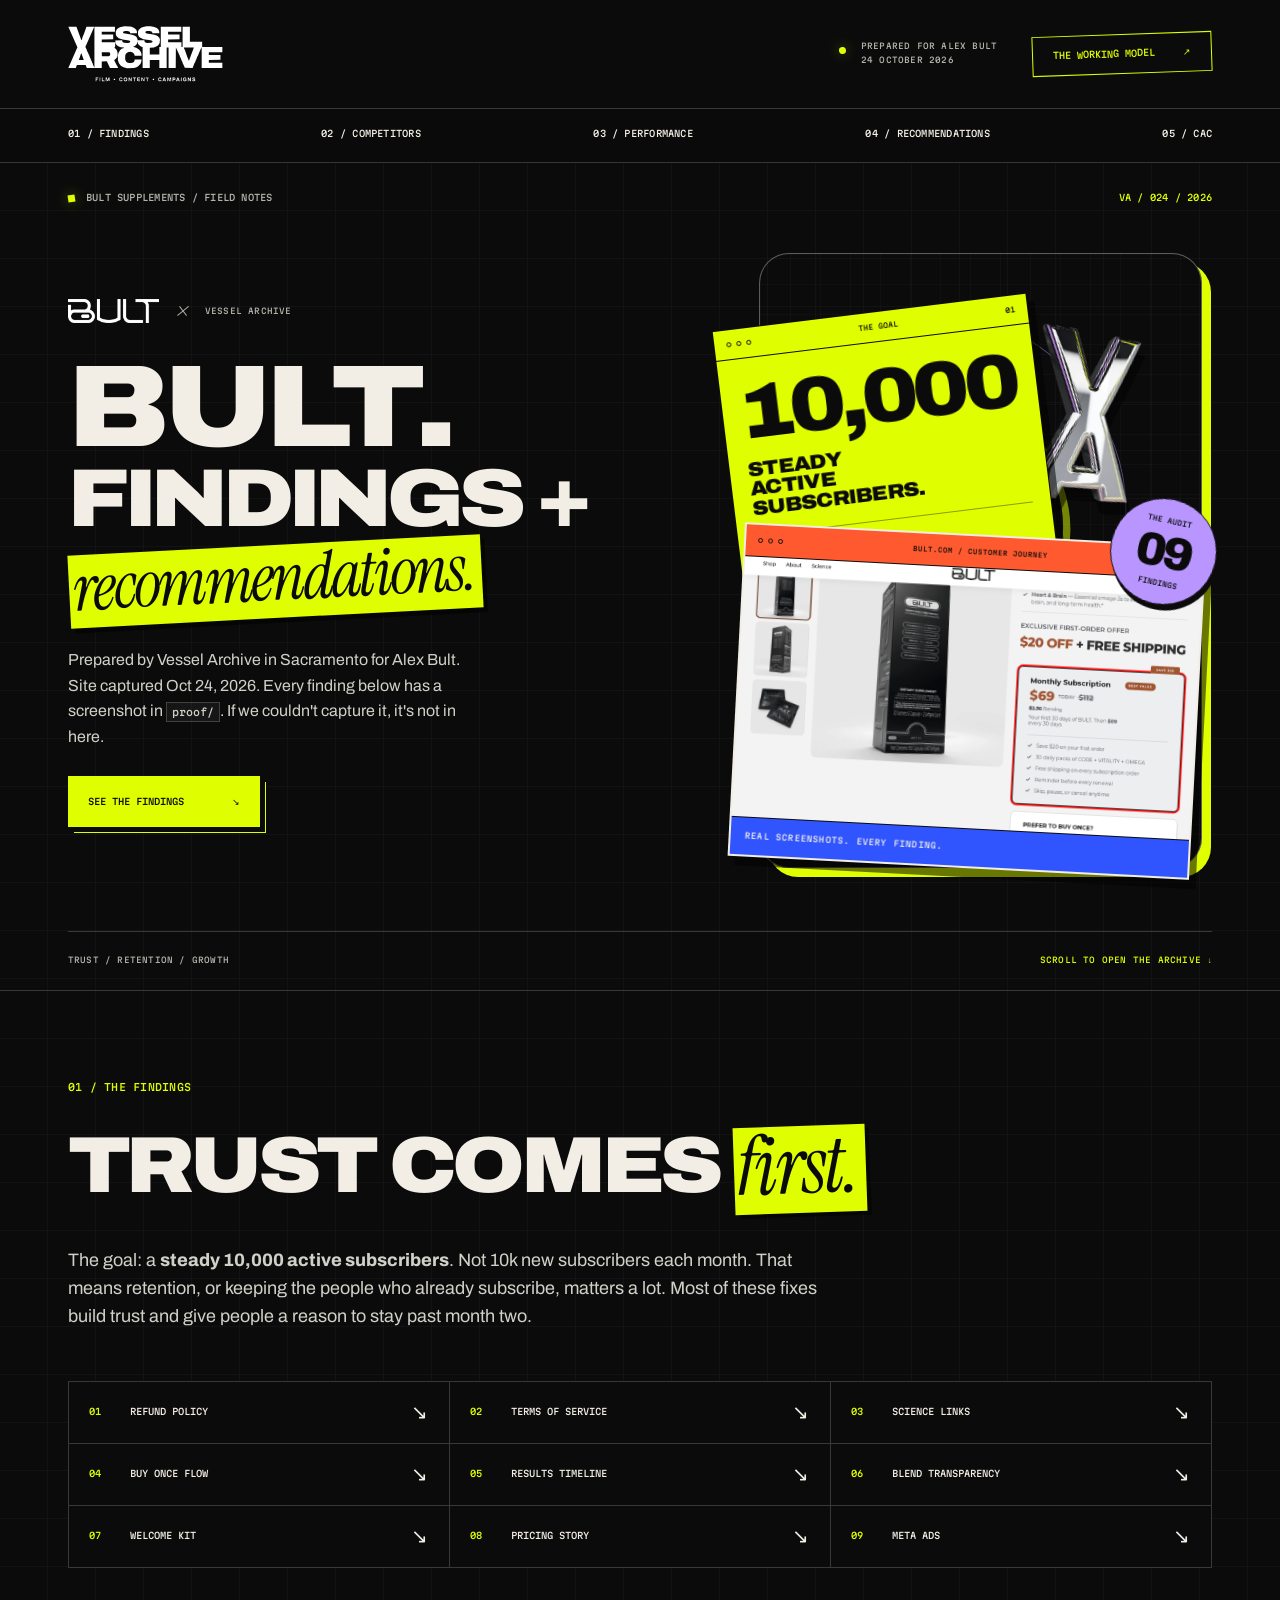
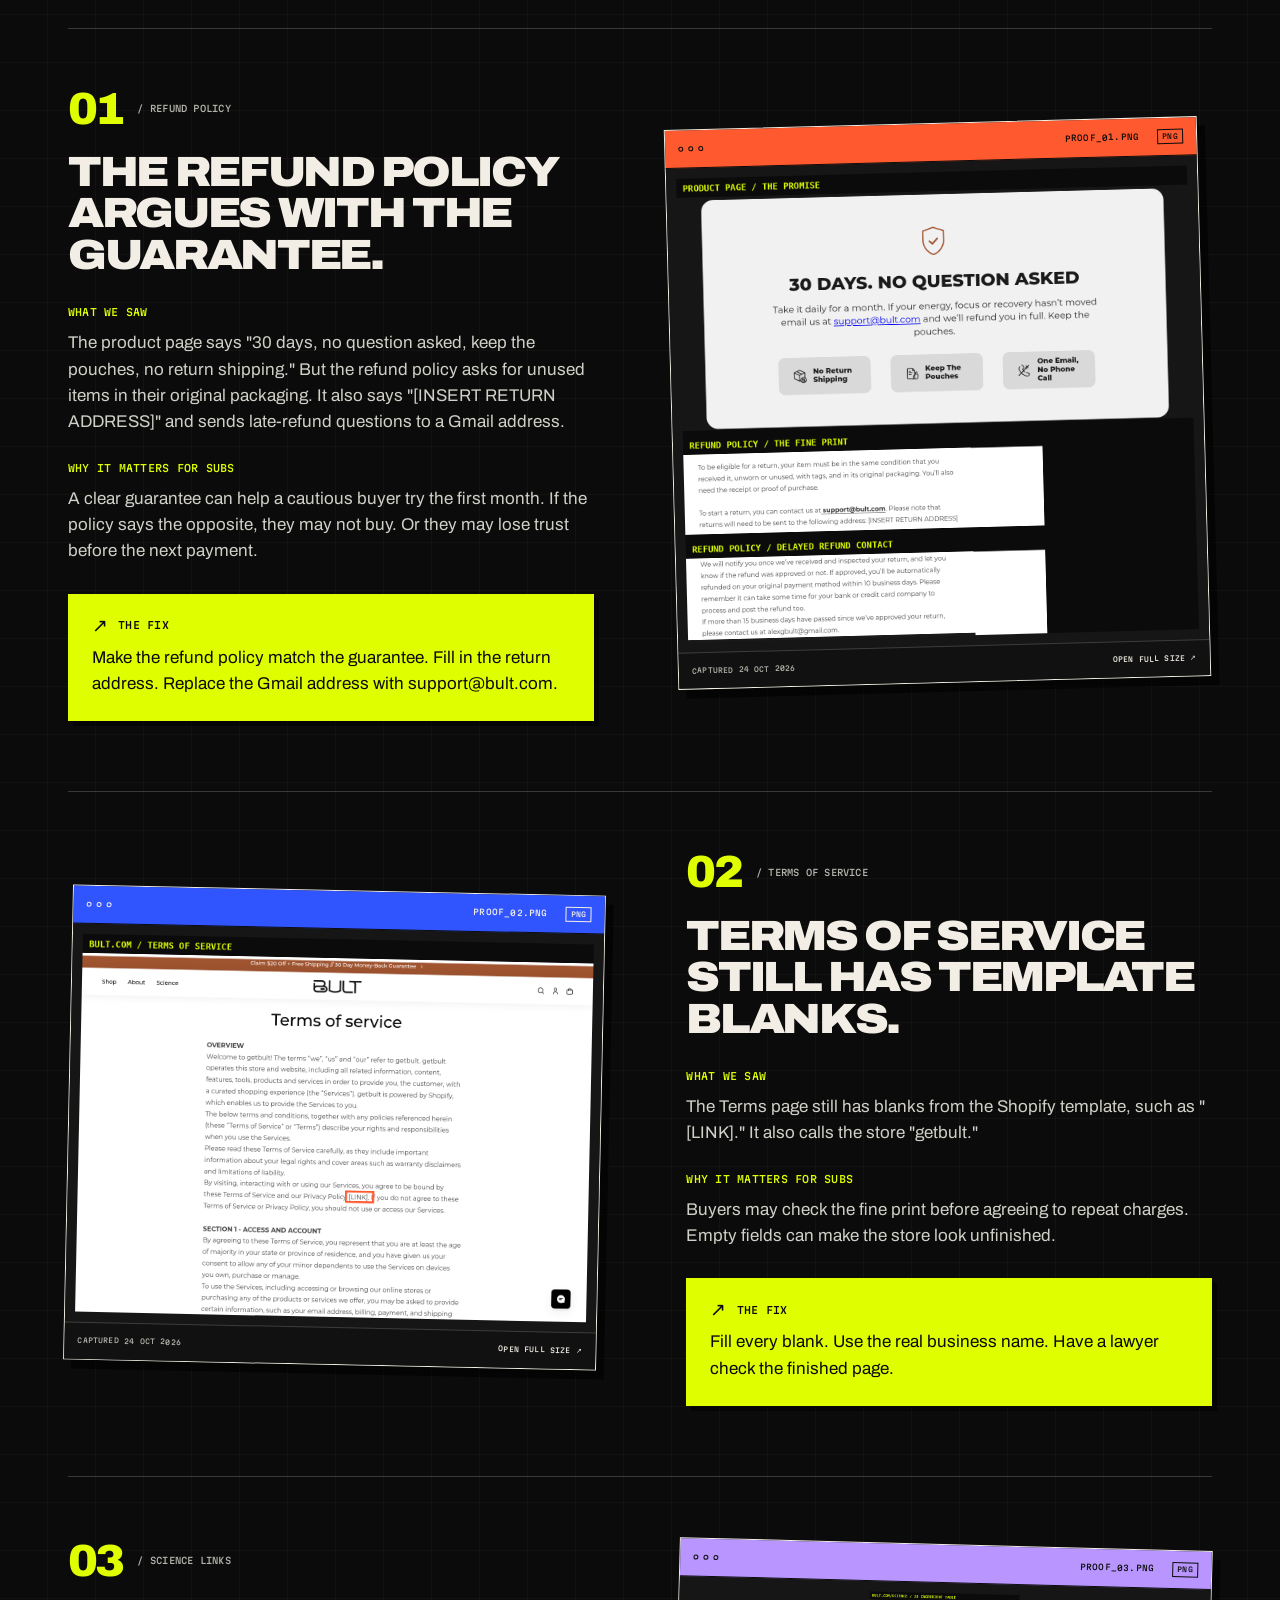
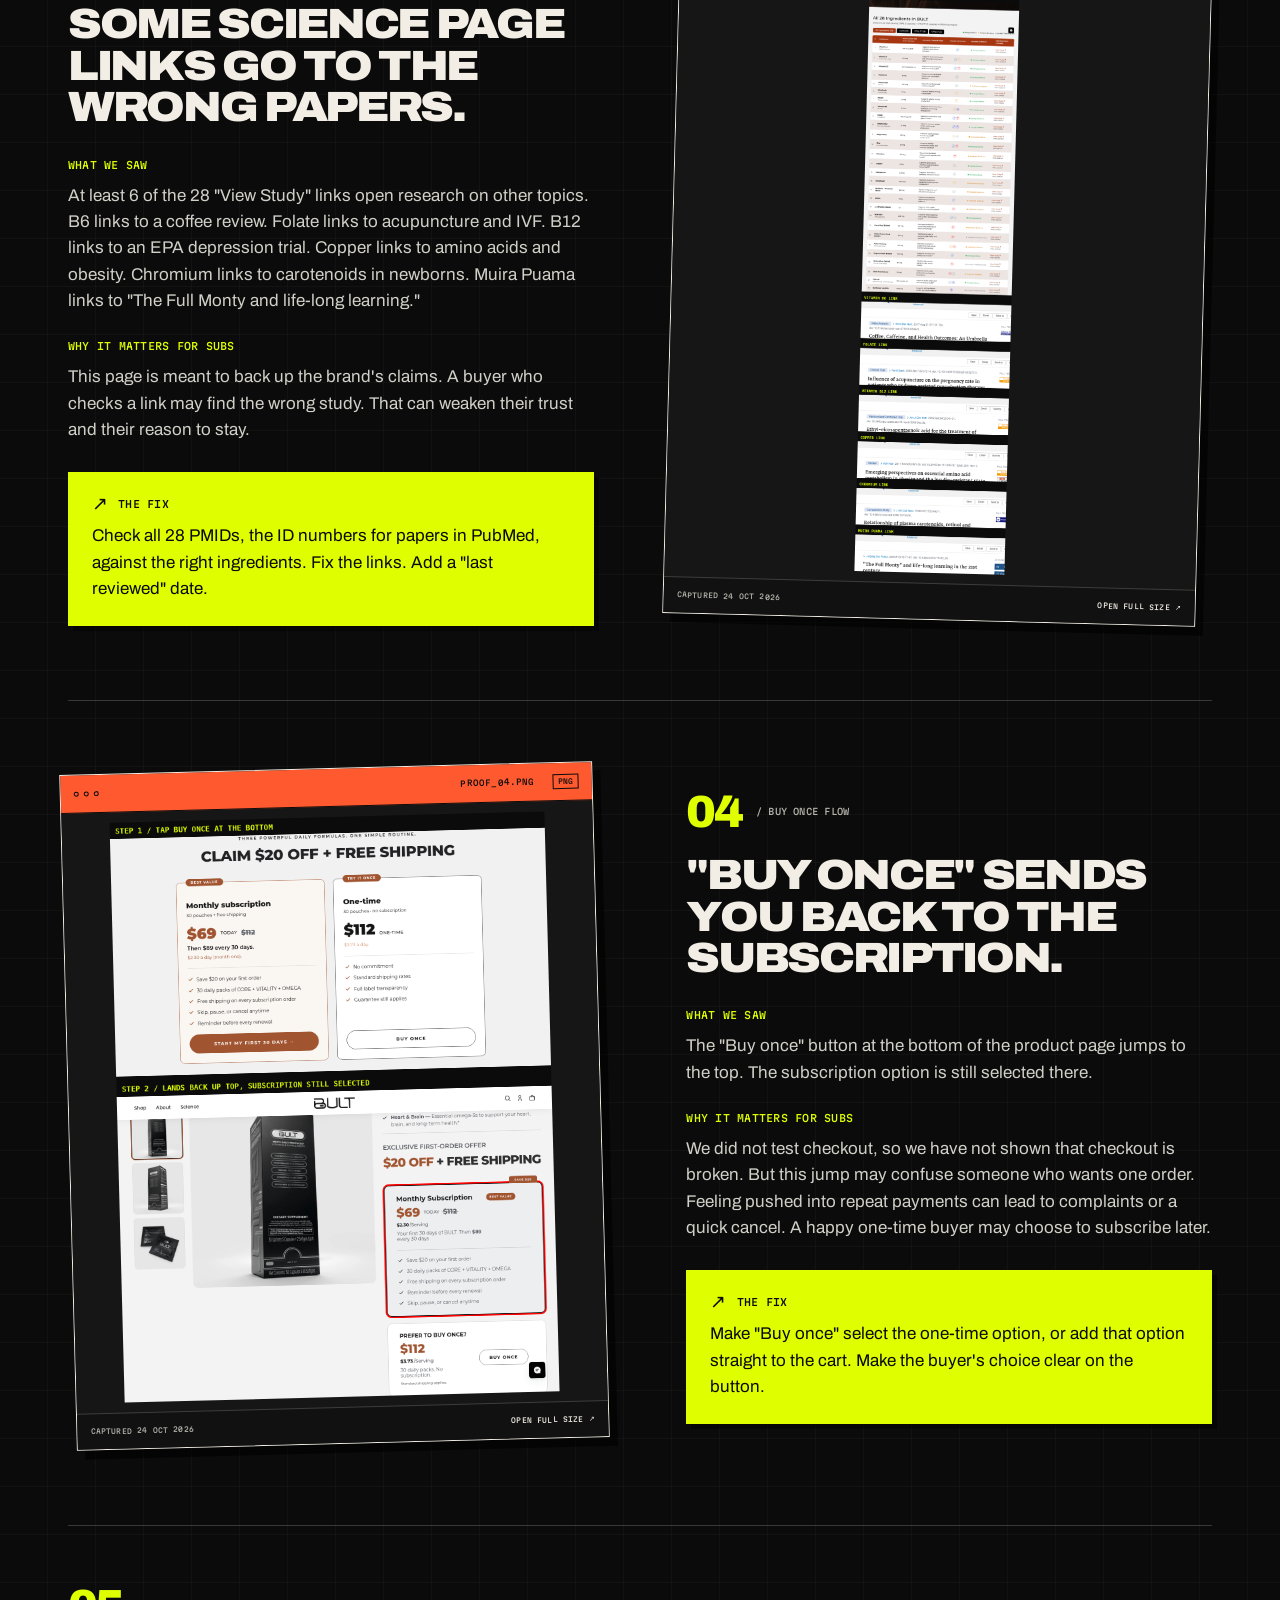
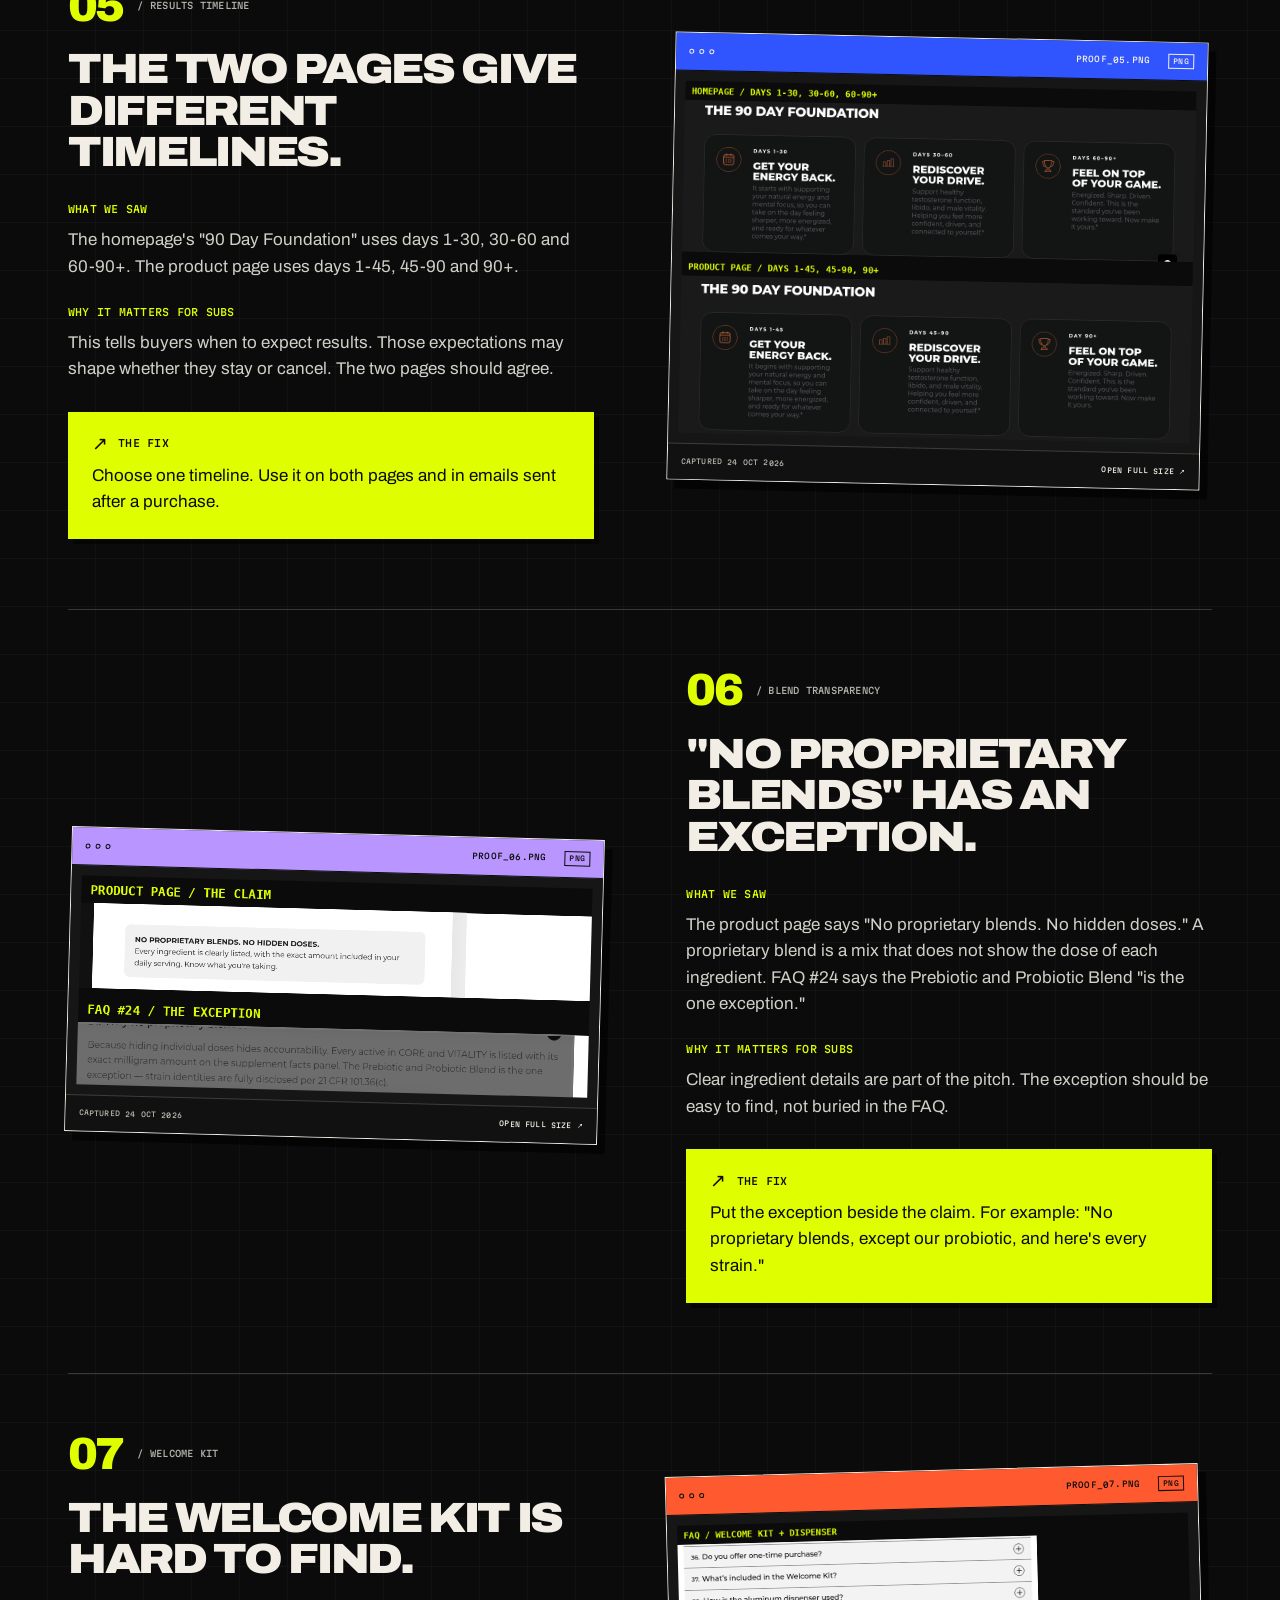
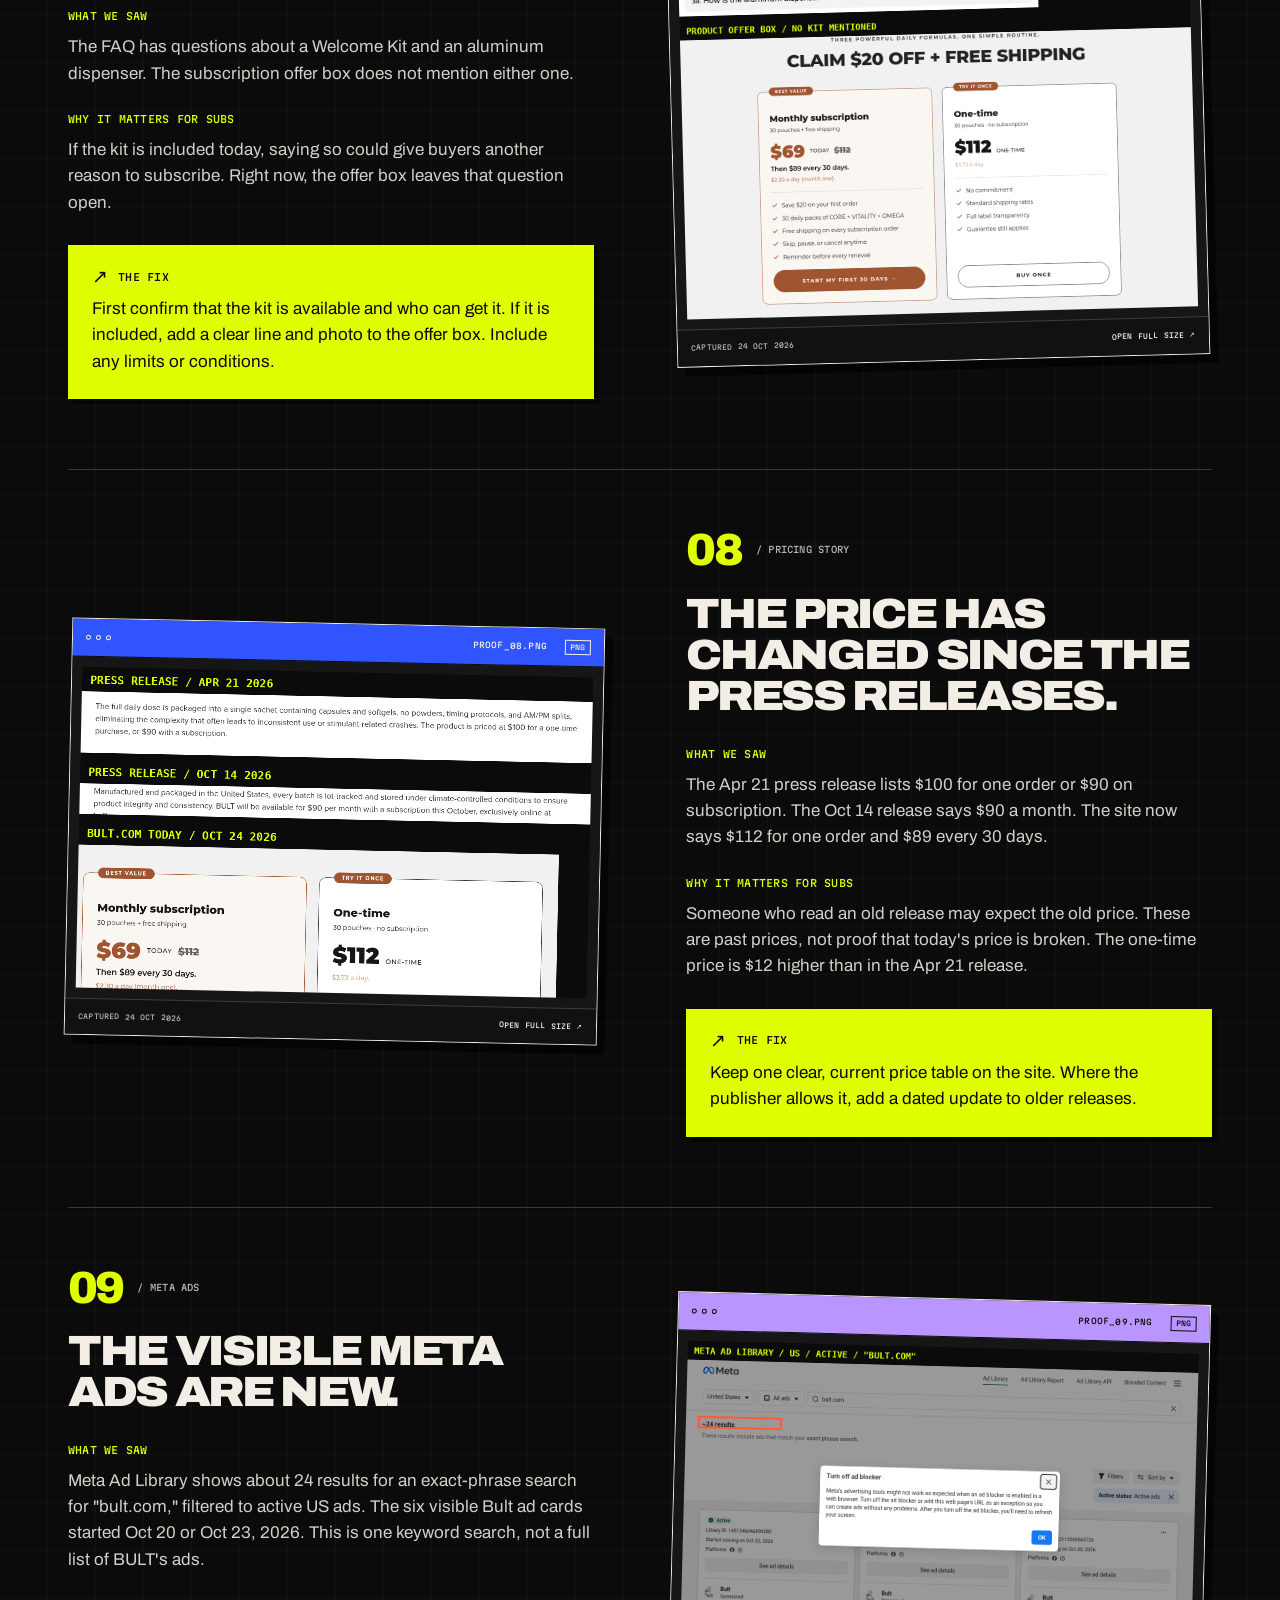
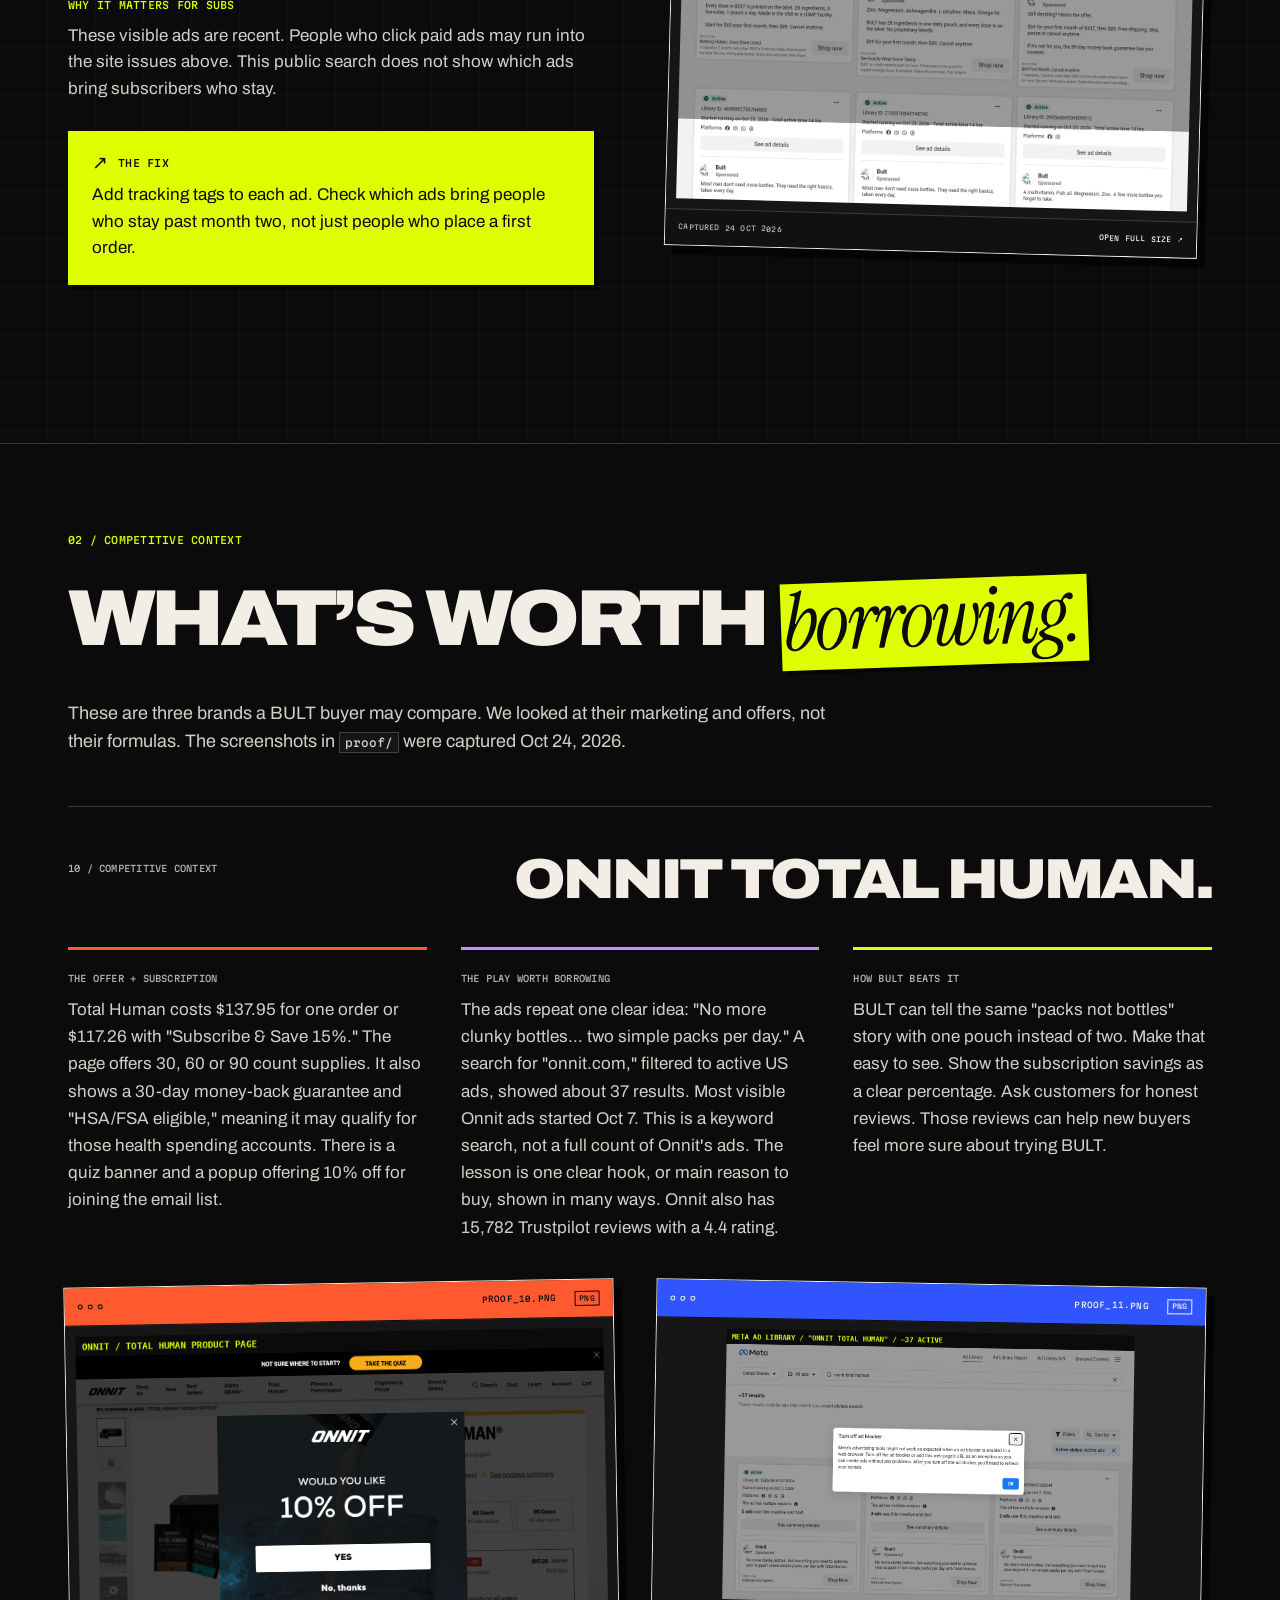
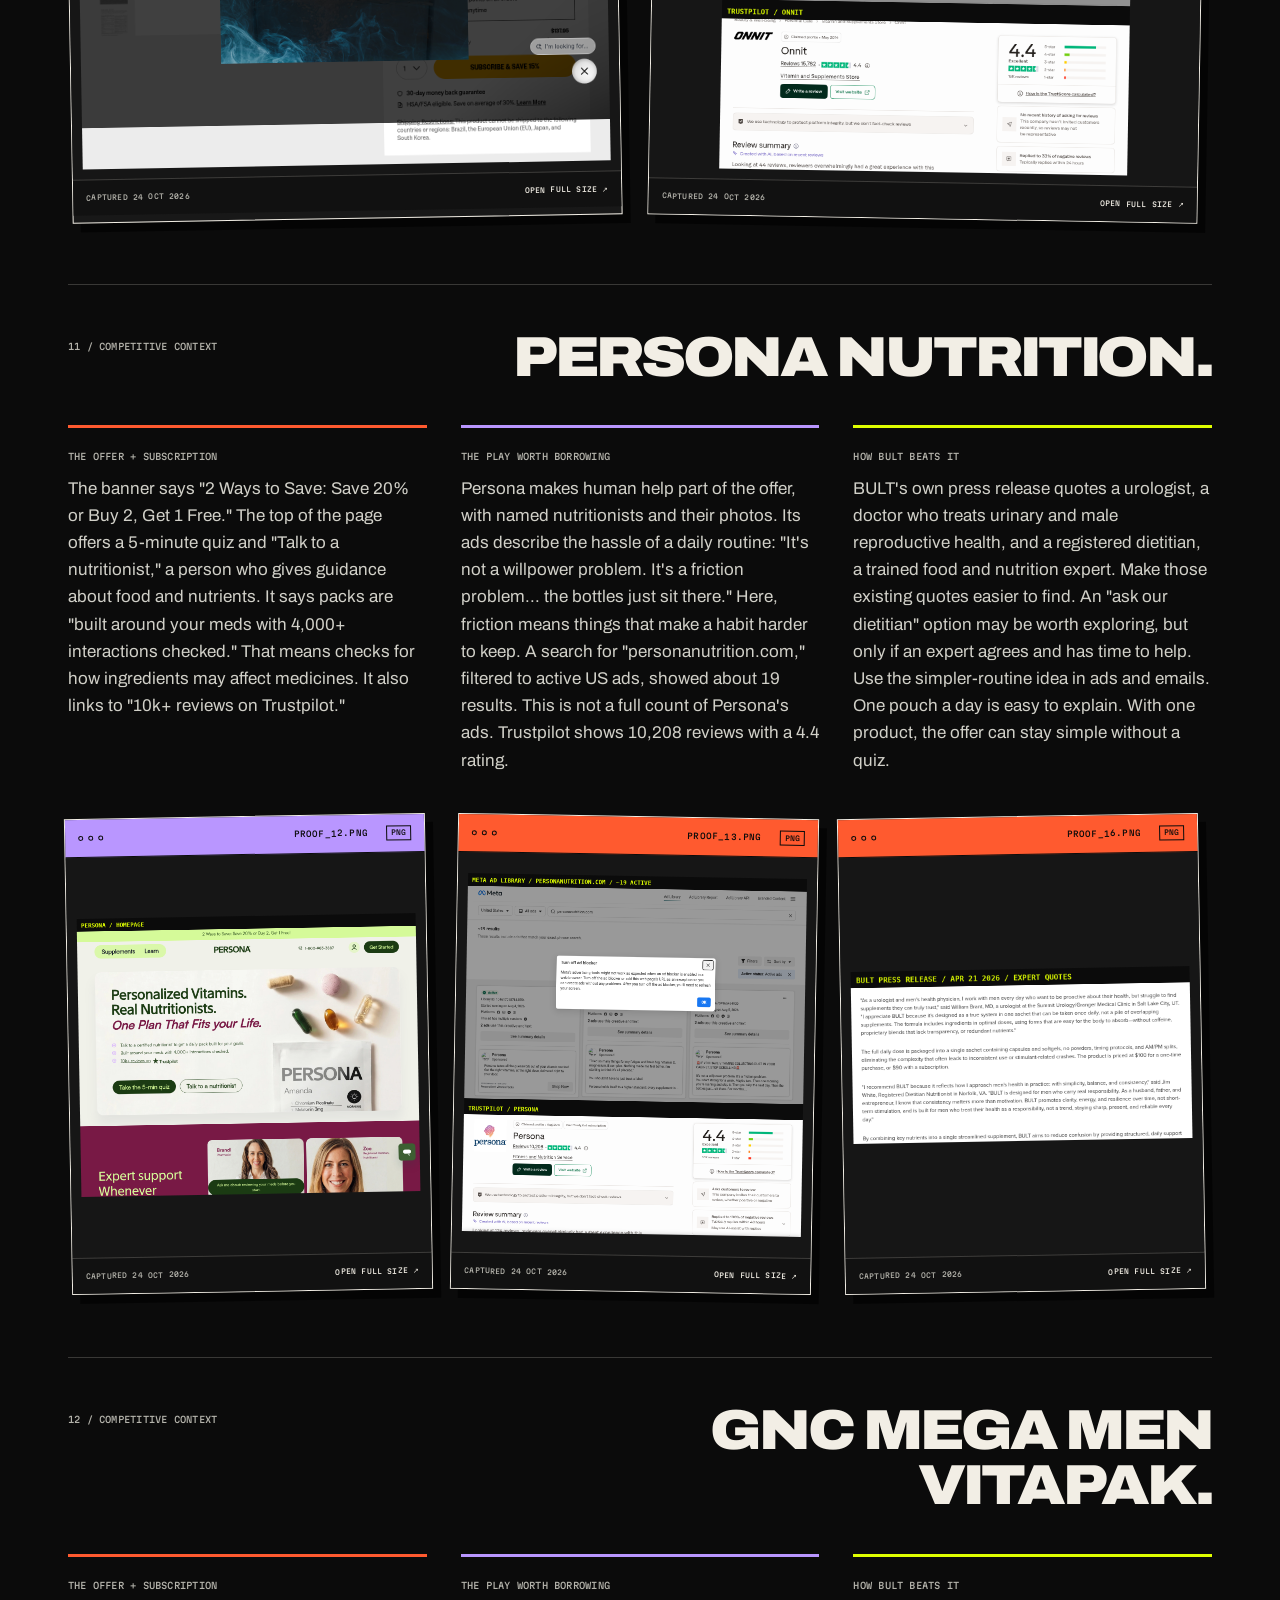
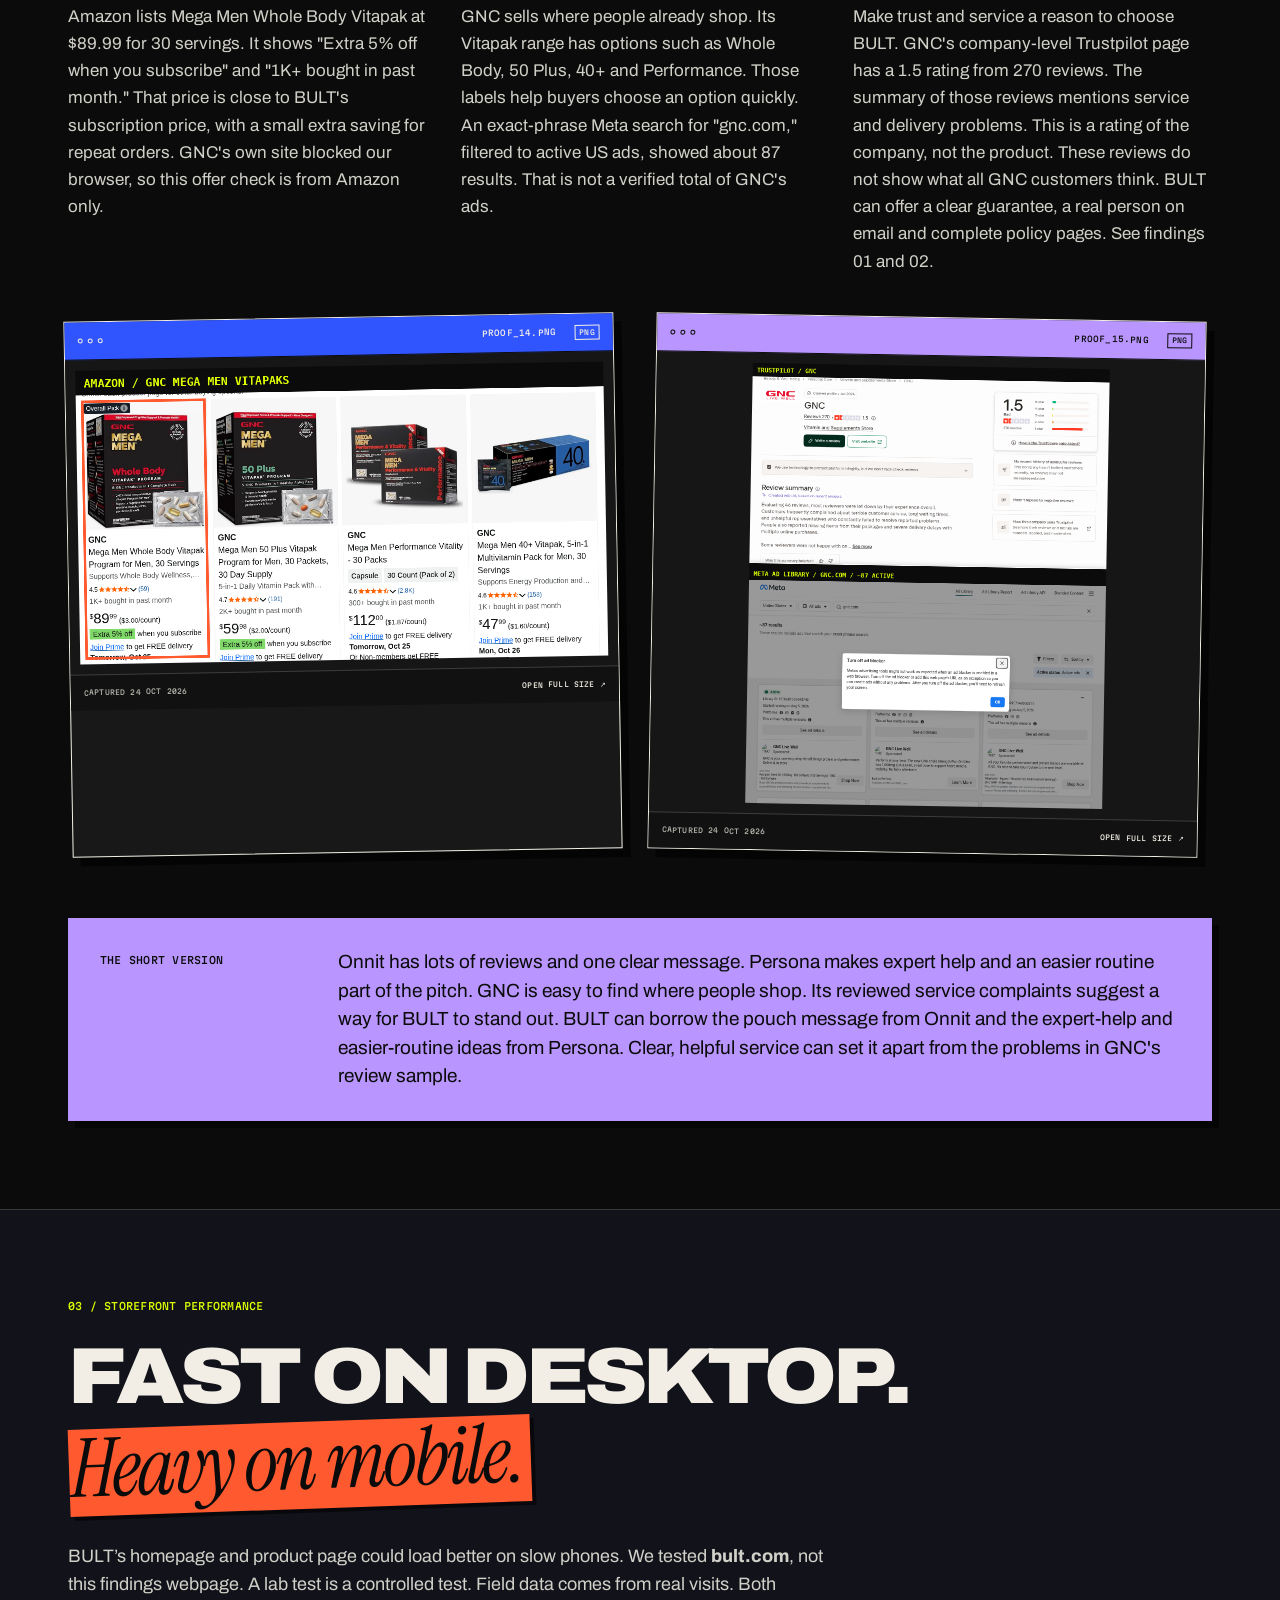
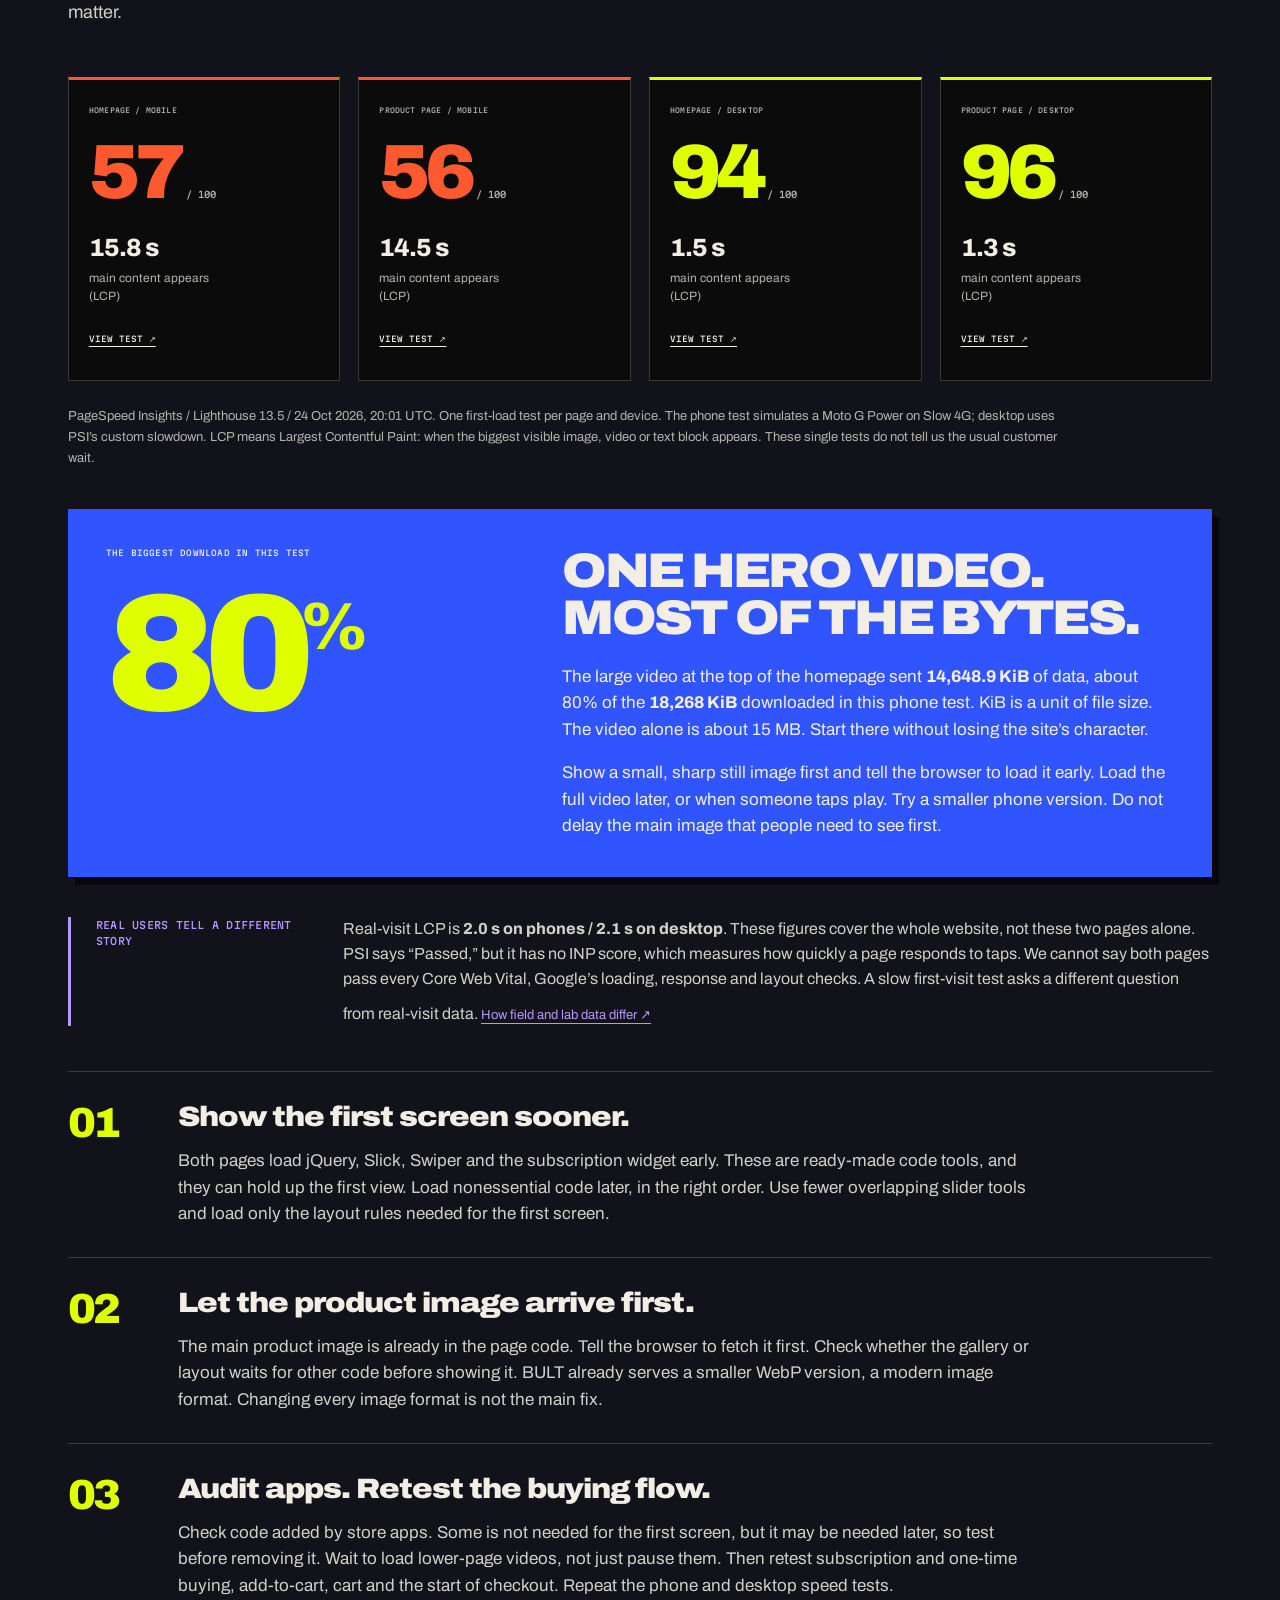
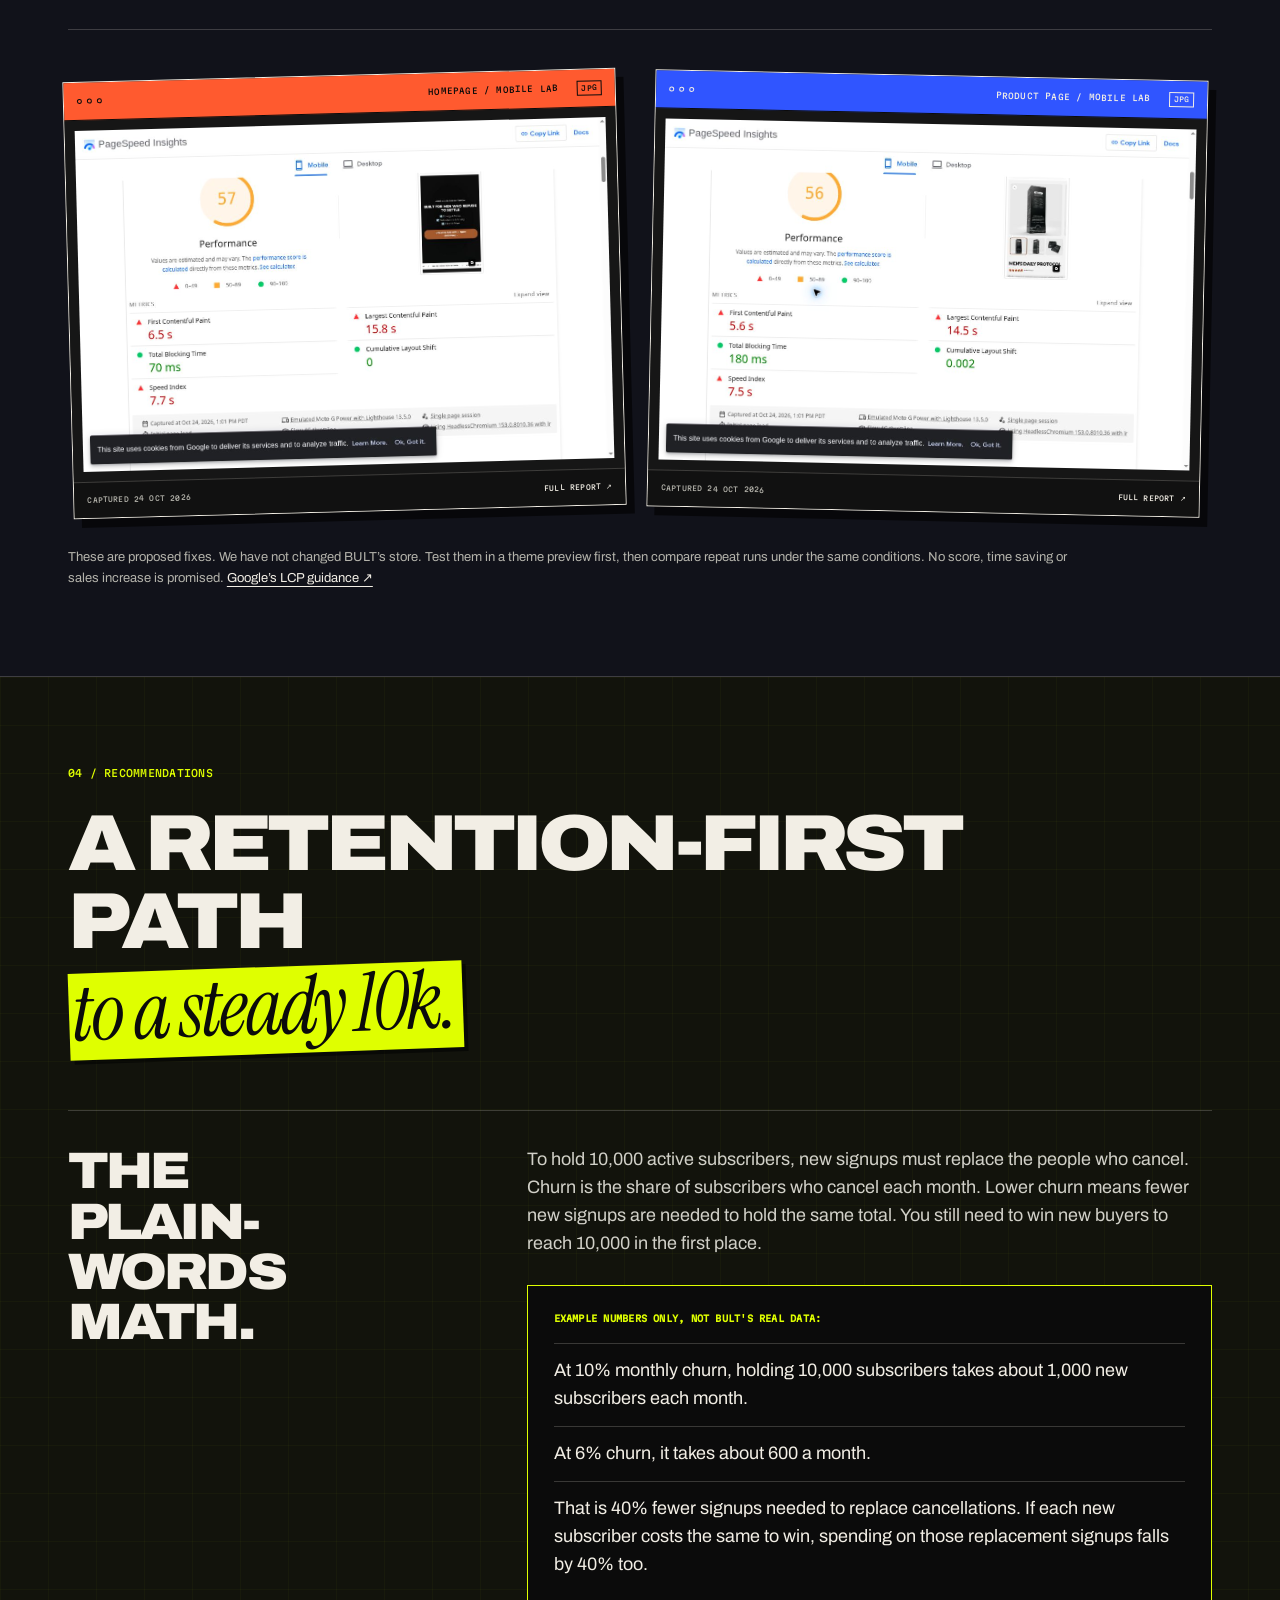
==== commit 48a266e2: "Rebuild BULT audit in Vessel style with researched acquisition and speed models" ====
--- a/index.html
+++ b/index.html
@@ -1,25 +1,59 @@
 <!doctype html>
-<html lang="en"><head><meta charset="utf-8"><meta name="viewport" content="width=device-width,initial-scale=1"><meta name="theme-color" content="#F2EEE5"><meta name="description" content="BULT Supplements: screenshot-led findings, a retention-first path to 10,000 active subscribers, and an example CAC calculator. Prepared by Vessel Archive for Alex Bult."><meta name="robots" content="noindex,nofollow"><title>BULT / Findings + recommendations — Vessel Archive</title><link rel="preload" href="assets/archivo.woff" as="font" type="font/woff" crossorigin><link rel="stylesheet" href="styles.css"><script src="calculator.js" defer></script></head>
-<body><a class="skip-link" href="#main">Skip to content</a>
-<header class="masthead"><a class="brand" href="#top" aria-label="Vessel Archive, back to top"><img src="assets/VA_Primary_Black.svg" alt="Vessel Archive" width="968" height="280"></a><span class="mast-meta">Prepared for Alex Bult<br>24 October 2026</span></header>
-<nav class="chapter-nav" aria-label="Report sections"><a href="#findings">01 / Findings</a><a href="#competitors">02 / Competitors</a><a href="#recommendations">03 / Recommendations</a><a href="#cac">04 / CAC</a></nav>
-<main id="main"><section class="hero section" id="top"><div class="hero-top"><p class="eyebrow"><span class="signal" aria-hidden="true"></span> BULT Supplements / Field notes</p><span class="edition">VA — 024 / 2026</span></div><h1>BULT.<br>Findings +<br><em>recommendations.</em></h1><div class="hero-bottom"><div><p class="">Prepared by Vessel Archive (Sacramento) for Alex Bult. Site captured Oct 24, 2026. Every finding below has a screenshot in <code>proof/</code>. If we couldn&#x27;t screenshot it, it&#x27;s not in here.</p></div><div class="hero-goal"><span class="eyebrow">The goal</span><p class="goal-number">10,000<span>steady active subscribers.</span></p><p>Not 10k new a month.</p></div></div></section>
+<html lang="en"><head><meta charset="utf-8"><meta name="viewport" content="width=device-width,initial-scale=1"><meta name="theme-color" content="#0B0B0B"><meta name="description" content="BULT Supplements: screenshot-led findings, a retention-first path to 10,000 active subscribers, and an example CAC calculator. Prepared by Vessel Archive for Alex Bult."><meta name="robots" content="noindex,nofollow"><title>BULT / Findings + recommendations / Vessel Archive</title><link rel="preload" href="assets/archivo.woff" as="font" type="font/woff" crossorigin><link rel="stylesheet" href="styles.css?v=vessel-20261024"><script src="calculator.js" defer></script><script src="acquisition.js" defer></script><script src="navigation.js" defer></script></head>
+<body><div class="reading-progress" aria-hidden="true"><span id="reading-progress"></span></div><a class="skip-link" href="#main">Skip to content</a>
+<header class="masthead"><a class="brand" href="#top" aria-label="Vessel Archive, back to top"><img src="assets/VA_Primary_White.svg" alt="Vessel Archive" width="974" height="353"></a><span class="mast-meta"><span class="signal" aria-hidden="true"></span> Prepared for Alex Bult<br>24 October 2026</span><a class="header-link" href="#calculator">The working model <span aria-hidden="true">↗</span></a></header>
+<nav class="chapter-nav" aria-label="Report sections"><a href="#findings">01 / Findings</a><a href="#competitors">02 / Competitors</a><a href="#performance">03 / Performance</a><a href="#recommendations">04 / Recommendations</a><a href="#cac">05 / CAC</a></nav>
+<main id="main"><section class="hero section" id="top"><div class="hero-top"><p class="eyebrow"><span class="signal" aria-hidden="true"></span> BULT Supplements / Field notes</p><span class="edition">VA / 024 / 2026</span></div><div class="hero-grid"><div class="hero-copy"><div class="client-lockup"><img src="assets/bult-logo.png" alt="BULT" width="600" height="155"><span aria-hidden="true">×</span><span class="eyebrow">Vessel Archive</span></div><h1><span class="hero-bult">BULT.</span><span class="hero-findingline">Findings +</span><em>recommendations.</em></h1><div class="hero-intro"><p class="">Prepared by Vessel Archive in Sacramento for Alex Bult. Site captured Oct 24, 2026. Every finding below has a screenshot in <code>proof/</code>. If we couldn&#x27;t capture it, it&#x27;s not in here.</p></div><a class="hero-action" href="#findings">See the findings <span aria-hidden="true">↘</span></a></div><div class="hero-stage"><div class="stage-grid" aria-hidden="true"><span class="orbit orbit-one"></span><span class="orbit orbit-two"></span></div><img class="chrome-symbol" src="assets/vessel-chrome-symbol.webp" alt="" width="640" height="760"><div class="hero-goal window"><div class="window-bar"><span class="dots" aria-hidden="true"><i></i><i></i><i></i></span><span>The goal</span><span>01</span></div><div class="goal-copy"><p class="goal-number">10,000<span>steady active subscribers.</span></p><p>Not 10k new a month.</p></div></div><figure class="hero-evidence window"><div class="window-bar"><span class="dots" aria-hidden="true"><i></i><i></i><i></i></span><span>BULT.com / Customer journey</span><span>PNG</span></div><a href="#finding-04" aria-label="Go to finding 04: the Buy once flow"><img src="proof/04-buy-once-defaults-to-sub.png" alt="BULT subscription and one-time purchase options, captured in the audit." width="1280" height="1708"></a><figcaption>Real screenshots. Every finding.</figcaption></figure><div class="archive-sticker" aria-hidden="true"><span>THE AUDIT</span><strong>09</strong><span>FINDINGS</span></div></div></div><div class="hero-foot"><span>Trust / Retention / Growth</span><span>Scroll to open the archive <span aria-hidden="true">↓</span></span></div></section>
 
-<section id="findings" class="section findings-section" aria-labelledby="findings-title"><div class="section-intro"><p class="eyebrow">01 / The findings</p><h2 id="findings-title">Trust comes first.</h2><p class="">The goal we framed this around: a <strong>steady 10,000 active subscribers</strong>. Not 10k new a month. That makes this mostly a retention game, so most of these are about trust and keeping people past month two.</p></div><nav class="finding-index" aria-label="Jump to a finding"><a href="#finding-01"><span>01</span>Refund policy<span aria-hidden="true">↘</span></a><a href="#finding-02"><span>02</span>Terms of service<span aria-hidden="true">↘</span></a><a href="#finding-03"><span>03</span>Science links<span aria-hidden="true">↘</span></a><a href="#finding-04"><span>04</span>Buy once flow<span aria-hidden="true">↘</span></a><a href="#finding-05"><span>05</span>Results timeline<span aria-hidden="true">↘</span></a><a href="#finding-06"><span>06</span>Blend transparency<span aria-hidden="true">↘</span></a><a href="#finding-07"><span>07</span>Welcome kit<span aria-hidden="true">↘</span></a><a href="#finding-08"><span>08</span>Pricing story<span aria-hidden="true">↘</span></a><a href="#finding-09"><span>09</span>Meta ads<span aria-hidden="true">↘</span></a></nav><article class="finding" id="finding-01" aria-labelledby="finding-title-1"><div class="finding-copy"><p class="eyebrow"><span class="number">01</span> / Refund policy</p><h3 id="finding-title-1">The refund policy argues with the guarantee.</h3><div class="observation"><h4>What we saw</h4><p class="">The product page says &quot;30 days, no question asked, keep the pouches, no return shipping,&quot; but the refund policy asks for unused items in original packaging, says &quot;[INSERT RETURN ADDRESS],&quot; and points late refunds to a Gmail address.</p></div><div class="reason"><h4>Why it matters for subs</h4><p class="">The guarantee is what gets a skeptical guy to start month one. If he reads the policy and it says the opposite, he either doesn&#x27;t start or doesn&#x27;t trust you when it&#x27;s time to renew.</p></div><div class="fix"><h4>The fix</h4><p class="">Rewrite the refund policy to match the guarantee word for word, fill in the address, and swap the Gmail for support@bult.com.</p></div></div><div class="finding-proof"><figure class="archive archive-1"><div class="archive-bar"><span class="dots" aria-hidden="true"><i></i><i></i><i></i></span><span>proof_01.png</span><span class="file-tag">PNG</span></div><a class="proof-link" href="proof/01-refund-vs-guarantee.png" target="_blank" rel="noopener" aria-label="Open full-size evidence: BULT product guarantee compared with its refund policy, including unused-item requirements and placeholder return address. (new tab)"><img src="proof/01-refund-vs-guarantee.png" alt="BULT product guarantee compared with its refund policy, including unused-item requirements and placeholder return address." width="1280" height="1162" loading="lazy" decoding="async"></a><figcaption><span>Captured 24 Oct 2026</span><a href="proof/01-refund-vs-guarantee.png" target="_blank" rel="noopener" aria-label="Open proof 01 full size (new tab)">Open full size <span aria-hidden="true">↗</span></a></figcaption></figure></div></article><article class="finding" id="finding-02" aria-labelledby="finding-title-2"><div class="finding-copy"><p class="eyebrow"><span class="number">02</span> / Terms of service</p><h3 id="finding-title-2">Terms of Service is still the Shopify template.</h3><div class="observation"><h4>What we saw</h4><p class="">The Terms page still has template blanks like &quot;[LINK]&quot; and calls the store &quot;getbult.&quot;</p></div><div class="reason"><h4>Why it matters for subs</h4><p class="">Subscription buyers check the fine print before giving a card for recurring billing. Blanks read as &quot;nobody&#x27;s home.&quot;</p></div><div class="fix"><h4>The fix</h4><p class="">Fill every placeholder, use the real business name, and have counsel give it one pass.</p></div></div><div class="finding-proof"><figure class="archive archive-2"><div class="archive-bar"><span class="dots" aria-hidden="true"><i></i><i></i><i></i></span><span>proof_02.png</span><span class="file-tag">PNG</span></div><a class="proof-link" href="proof/02-terms-template.png" target="_blank" rel="noopener" aria-label="Open full-size evidence: BULT Terms of Service displaying getbult store wording and an unfilled LINK placeholder. (new tab)"><img src="proof/02-terms-template.png" alt="BULT Terms of Service displaying getbult store wording and an unfilled LINK placeholder." width="1280" height="948" loading="lazy" decoding="async"></a><figcaption><span>Captured 24 Oct 2026</span><a href="proof/02-terms-template.png" target="_blank" rel="noopener" aria-label="Open proof 02 full size (new tab)">Open full size <span aria-hidden="true">↗</span></a></figcaption></figure></div></article><article class="finding" id="finding-03" aria-labelledby="finding-title-3"><div class="finding-copy"><p class="eyebrow"><span class="number">03</span> / Science links</p><h3 id="finding-title-3">Some Science page links go to the wrong papers.</h3><div class="observation"><h4>What we saw</h4><p class="">At least 6 of the 28 &quot;View Study&quot; links open unrelated research: B6 goes to a coffee review, Folate to acupuncture and IVF, B12 to an EPA depression trial, Copper to amino acids and obesity, Chromium to carotenoids in newborns, and Muira Puama to &quot;The Full Monty and life-long learning.&quot;</p></div><div class="reason"><h4>Why it matters for subs</h4><p class="">The science page is the brand&#x27;s main reason to believe. A buyer who checks the evidence may notice; that can undermine confidence in staying.</p></div><div class="fix"><h4>The fix</h4><p class="">Audit all 28 PMIDs against the ingredient, fix the links, and add a &quot;last reviewed&quot; date.</p></div></div><div class="finding-proof"><figure class="archive archive-0"><div class="archive-bar"><span class="dots" aria-hidden="true"><i></i><i></i><i></i></span><span>proof_03.png</span><span class="file-tag">PNG</span></div><a class="proof-link" href="proof/03-science-wrong-papers.png" target="_blank" rel="noopener" aria-label="Open full-size evidence: BULT Science page and six linked research papers shown together for comparison. (new tab)"><img src="proof/03-science-wrong-papers.png" alt="BULT Science page and six linked research papers shown together for comparison." width="900" height="3485" loading="lazy" decoding="async"></a><figcaption><span>Captured 24 Oct 2026</span><a href="proof/03-science-wrong-papers.png" target="_blank" rel="noopener" aria-label="Open proof 03 full size (new tab)">Open full size <span aria-hidden="true">↗</span></a></figcaption></figure></div></article><article class="finding" id="finding-04" aria-labelledby="finding-title-4"><div class="finding-copy"><p class="eyebrow"><span class="number">04</span> / Buy once flow</p><h3 id="finding-title-4">&quot;Buy once&quot; sends you back to the subscription.</h3><div class="observation"><h4>What we saw</h4><p class="">The &quot;Buy once&quot; button at the bottom of the product page jumps back to the top of the page, where the subscription option is still the one selected.</p></div><div class="reason"><h4>Why it matters for subs</h4><p class="">We didn&#x27;t test checkout, and we&#x27;re not saying it breaks. But a one-time buyer who feels nudged into a subscription is the one who cancels fast and complains. Happy one-time buyers convert to subs later.</p></div><div class="fix"><h4>The fix</h4><p class="">Make &quot;Buy once&quot; select the one-time option (or go straight to cart with it), and show which option is active right on the button.</p></div></div><div class="finding-proof"><figure class="archive archive-1"><div class="archive-bar"><span class="dots" aria-hidden="true"><i></i><i></i><i></i></span><span>proof_04.png</span><span class="file-tag">PNG</span></div><a class="proof-link" href="proof/04-buy-once-defaults-to-sub.png" target="_blank" rel="noopener" aria-label="Open full-size evidence: BULT Buy once button at the bottom of the page and the selected subscription after returning to the top. (new tab)"><img src="proof/04-buy-once-defaults-to-sub.png" alt="BULT Buy once button at the bottom of the page and the selected subscription after returning to the top." width="1280" height="1708" loading="lazy" decoding="async"></a><figcaption><span>Captured 24 Oct 2026</span><a href="proof/04-buy-once-defaults-to-sub.png" target="_blank" rel="noopener" aria-label="Open proof 04 full size (new tab)">Open full size <span aria-hidden="true">↗</span></a></figcaption></figure></div></article><article class="finding" id="finding-05" aria-labelledby="finding-title-5"><div class="finding-copy"><p class="eyebrow"><span class="number">05</span> / Results timeline</p><h3 id="finding-title-5">Homepage and product page tell different timelines.</h3><div class="observation"><h4>What we saw</h4><p class="">The homepage &quot;90 Day Foundation&quot; says days 1-30, 30-60, 60-90+. The product page says days 1-45, 45-90, 90+.</p></div><div class="reason"><h4>Why it matters for subs</h4><p class="">This timeline is basically the retention promise. It tells people when to expect results, which is when they decide to cancel or stay.</p></div><div class="fix"><h4>The fix</h4><p class="">Pick one timeline and use it everywhere, including in the post-purchase emails.</p></div></div><div class="finding-proof"><figure class="archive archive-2"><div class="archive-bar"><span class="dots" aria-hidden="true"><i></i><i></i><i></i></span><span>proof_05.png</span><span class="file-tag">PNG</span></div><a class="proof-link" href="proof/05-mismatched-timelines.png" target="_blank" rel="noopener" aria-label="Open full-size evidence: BULT homepage and product page 90-day foundation timelines shown side by side. (new tab)"><img src="proof/05-mismatched-timelines.png" alt="BULT homepage and product page 90-day foundation timelines shown side by side." width="1280" height="882" loading="lazy" decoding="async"></a><figcaption><span>Captured 24 Oct 2026</span><a href="proof/05-mismatched-timelines.png" target="_blank" rel="noopener" aria-label="Open proof 05 full size (new tab)">Open full size <span aria-hidden="true">↗</span></a></figcaption></figure></div></article><article class="finding" id="finding-06" aria-labelledby="finding-title-6"><div class="finding-copy"><p class="eyebrow"><span class="number">06</span> / Blend transparency</p><h3 id="finding-title-6">&quot;No proprietary blends&quot; has an exception.</h3><div class="observation"><h4>What we saw</h4><p class="">The product page says &quot;No proprietary blends. No hidden doses,&quot; while FAQ #24 says the Prebiotic and Probiotic Blend &quot;is the one exception.&quot;</p></div><div class="reason"><h4>Why it matters for subs</h4><p class="">Transparency is the pitch. A small exception is fine. Finding it buried in the FAQ feels like a gotcha.</p></div><div class="fix"><h4>The fix</h4><p class="">Put the exception next to the claim, like &quot;No proprietary blends, except our probiotic, and here&#x27;s every strain.&quot;</p></div></div><div class="finding-proof"><figure class="archive archive-0"><div class="archive-bar"><span class="dots" aria-hidden="true"><i></i><i></i><i></i></span><span>proof_06.png</span><span class="file-tag">PNG</span></div><a class="proof-link" href="proof/06-blend-claim-vs-faq.png" target="_blank" rel="noopener" aria-label="Open full-size evidence: BULT no proprietary blends claim compared with the probiotic exception in FAQ 24. (new tab)"><img src="proof/06-blend-claim-vs-faq.png" alt="BULT no proprietary blends claim compared with the probiotic exception in FAQ 24." width="900" height="368" loading="lazy" decoding="async"></a><figcaption><span>Captured 24 Oct 2026</span><a href="proof/06-blend-claim-vs-faq.png" target="_blank" rel="noopener" aria-label="Open proof 06 full size (new tab)">Open full size <span aria-hidden="true">↗</span></a></figcaption></figure></div></article><article class="finding" id="finding-07" aria-labelledby="finding-title-7"><div class="finding-copy"><p class="eyebrow"><span class="number">07</span> / Welcome kit</p><h3 id="finding-title-7">The welcome kit is a secret.</h3><div class="observation"><h4>What we saw</h4><p class="">The FAQ has questions about a Welcome Kit and an aluminum dispenser, but the subscription offer box never mentions either one.</p></div><div class="reason"><h4>Why it matters for subs</h4><p class="">If the kit is currently included, making that clear could give buyers another reason to pick subscribe over buy once. Right now the offer box does not explain it.</p></div><div class="fix"><h4>The fix</h4><p class="">Confirm current kit availability and eligibility first. If included, add a clear line and photo to the subscription box, with any conditions.</p></div></div><div class="finding-proof"><figure class="archive archive-1"><div class="archive-bar"><span class="dots" aria-hidden="true"><i></i><i></i><i></i></span><span>proof_07.png</span><span class="file-tag">PNG</span></div><a class="proof-link" href="proof/07-welcome-kit-missing.png" target="_blank" rel="noopener" aria-label="Open full-size evidence: BULT Welcome Kit and dispenser FAQ questions compared with the subscription offer box. (new tab)"><img src="proof/07-welcome-kit-missing.png" alt="BULT Welcome Kit and dispenser FAQ questions compared with the subscription offer box." width="1280" height="988" loading="lazy" decoding="async"></a><figcaption><span>Captured 24 Oct 2026</span><a href="proof/07-welcome-kit-missing.png" target="_blank" rel="noopener" aria-label="Open proof 07 full size (new tab)">Open full size <span aria-hidden="true">↗</span></a></figcaption></figure></div></article><article class="finding" id="finding-08" aria-labelledby="finding-title-8"><div class="finding-copy"><p class="eyebrow"><span class="number">08</span> / Pricing story</p><h3 id="finding-title-8">The price has moved since the press releases.</h3><div class="observation"><h4>What we saw</h4><p class="">The Apr 21 press release says $100 one-time or $90 on subscription. The Oct 14 release says $90 a month. The site today says $112 one-time and $89 every 30 days.</p></div><div class="reason"><h4>Why it matters for subs</h4><p class="">People who found BULT through press may expect the older price. These are dated historical prices, not evidence of a broken live price. The one-time price difference is $12.</p></div><div class="fix"><h4>The fix</h4><p class="">Keep one clear current price table on the site. Where the publisher allows it, add a dated update to older releases.</p></div></div><div class="finding-proof"><figure class="archive archive-2"><div class="archive-bar"><span class="dots" aria-hidden="true"><i></i><i></i><i></i></span><span>proof_08.png</span><span class="file-tag">PNG</span></div><a class="proof-link" href="proof/08-price-drift.png" target="_blank" rel="noopener" aria-label="Open full-size evidence: BULT April and October press-release prices compared with the current product offer. (new tab)"><img src="proof/08-price-drift.png" alt="BULT April and October press-release prices compared with the current product offer." width="1000" height="628" loading="lazy" decoding="async"></a><figcaption><span>Captured 24 Oct 2026</span><a href="proof/08-price-drift.png" target="_blank" rel="noopener" aria-label="Open proof 08 full size (new tab)">Open full size <span aria-hidden="true">↗</span></a></figcaption></figure></div></article><article class="finding" id="finding-09" aria-labelledby="finding-title-9"><div class="finding-copy"><p class="eyebrow"><span class="number">09</span> / Meta ads</p><h3 id="finding-title-9">The visible Meta ads are new.</h3><div class="observation"><h4>What we saw</h4><p class="">Meta Ad Library shows about 24 results for the active-US exact-phrase search &quot;bult.com.&quot; The six visible Bult ad cards started Oct 20 or Oct 23, 2026. This is a keyword-search snapshot, not a complete advertiser inventory.</p></div><div class="reason"><h4>Why it matters for subs</h4><p class="">The visible ads are recent. It also means the fixes above are landing in front of paid traffic right now; this public snapshot cannot tell us which ads bring people who stay.</p></div><div class="fix"><h4>The fix</h4><p class="">Tag every ad so you can tell which ones bring people who stick past month two, not just who buys first.</p></div></div><div class="finding-proof"><figure class="archive archive-0"><div class="archive-bar"><span class="dots" aria-hidden="true"><i></i><i></i><i></i></span><span>proof_09.png</span><span class="file-tag">PNG</span></div><a class="proof-link" href="proof/09-meta-ads-all-new.png" target="_blank" rel="noopener" aria-label="Open full-size evidence: Meta Ad Library search results for bult.com, with visible Bult ad cards and their start dates. (new tab)"><img src="proof/09-meta-ads-all-new.png" alt="Meta Ad Library search results for bult.com, with visible Bult ad cards and their start dates." width="1280" height="1148" loading="lazy" decoding="async"></a><figcaption><span>Captured 24 Oct 2026</span><a href="proof/09-meta-ads-all-new.png" target="_blank" rel="noopener" aria-label="Open proof 09 full size (new tab)">Open full size <span aria-hidden="true">↗</span></a></figcaption></figure></div></article></section>
+<section id="findings" class="section findings-section" aria-labelledby="findings-title"><div class="section-intro"><p class="eyebrow">01 / The findings</p><h2 id="findings-title">Trust comes <em>first.</em></h2><p class="">The goal: a <strong>steady 10,000 active subscribers</strong>. Not 10k new subscribers each month. That means retention, or keeping the people who already subscribe, matters a lot. Most of these fixes build trust and give people a reason to stay past month two.</p></div><nav class="finding-index" aria-label="Jump to a finding"><a href="#finding-01"><span>01</span>Refund policy<span aria-hidden="true">↘</span></a><a href="#finding-02"><span>02</span>Terms of service<span aria-hidden="true">↘</span></a><a href="#finding-03"><span>03</span>Science links<span aria-hidden="true">↘</span></a><a href="#finding-04"><span>04</span>Buy once flow<span aria-hidden="true">↘</span></a><a href="#finding-05"><span>05</span>Results timeline<span aria-hidden="true">↘</span></a><a href="#finding-06"><span>06</span>Blend transparency<span aria-hidden="true">↘</span></a><a href="#finding-07"><span>07</span>Welcome kit<span aria-hidden="true">↘</span></a><a href="#finding-08"><span>08</span>Pricing story<span aria-hidden="true">↘</span></a><a href="#finding-09"><span>09</span>Meta ads<span aria-hidden="true">↘</span></a></nav><article class="finding" id="finding-01" aria-labelledby="finding-title-1"><div class="finding-copy"><p class="eyebrow"><span class="number">01</span> / Refund policy</p><h3 id="finding-title-1">The refund policy argues with the guarantee.</h3><div class="observation"><h4>What we saw</h4><p class="">The product page says &quot;30 days, no question asked, keep the pouches, no return shipping.&quot; But the refund policy asks for unused items in their original packaging. It also says &quot;[INSERT RETURN ADDRESS]&quot; and sends late-refund questions to a Gmail address.</p></div><div class="reason"><h4>Why it matters for subs</h4><p class="">A clear guarantee can help a cautious buyer try the first month. If the policy says the opposite, they may not buy. Or they may lose trust before the next payment.</p></div><div class="fix"><h4>The fix</h4><p class="">Make the refund policy match the guarantee. Fill in the return address. Replace the Gmail address with support@bult.com.</p></div></div><div class="finding-proof"><figure class="archive archive-1"><div class="archive-bar"><span class="dots" aria-hidden="true"><i></i><i></i><i></i></span><span>proof_01.png</span><span class="file-tag">PNG</span></div><a class="proof-link" href="proof/01-refund-vs-guarantee.png" target="_blank" rel="noopener" aria-label="Open full-size evidence: BULT product guarantee compared with its refund policy, including unused-item requirements and placeholder return address. (new tab)"><img src="proof/01-refund-vs-guarantee.png" alt="BULT product guarantee compared with its refund policy, including unused-item requirements and placeholder return address." width="1280" height="1162" loading="lazy" decoding="async"></a><figcaption><span>Captured 24 Oct 2026</span><a href="proof/01-refund-vs-guarantee.png" target="_blank" rel="noopener" aria-label="Open proof 01 full size (new tab)">Open full size <span aria-hidden="true">↗</span></a></figcaption></figure></div></article><article class="finding" id="finding-02" aria-labelledby="finding-title-2"><div class="finding-copy"><p class="eyebrow"><span class="number">02</span> / Terms of service</p><h3 id="finding-title-2">Terms of Service still has template blanks.</h3><div class="observation"><h4>What we saw</h4><p class="">The Terms page still has blanks from the Shopify template, such as &quot;[LINK].&quot; It also calls the store &quot;getbult.&quot;</p></div><div class="reason"><h4>Why it matters for subs</h4><p class="">Buyers may check the fine print before agreeing to repeat charges. Empty fields can make the store look unfinished.</p></div><div class="fix"><h4>The fix</h4><p class="">Fill every blank. Use the real business name. Have a lawyer check the finished page.</p></div></div><div class="finding-proof"><figure class="archive archive-2"><div class="archive-bar"><span class="dots" aria-hidden="true"><i></i><i></i><i></i></span><span>proof_02.png</span><span class="file-tag">PNG</span></div><a class="proof-link" href="proof/02-terms-template.png" target="_blank" rel="noopener" aria-label="Open full-size evidence: BULT Terms of Service displaying getbult store wording and an unfilled LINK placeholder. (new tab)"><img src="proof/02-terms-template.png" alt="BULT Terms of Service displaying getbult store wording and an unfilled LINK placeholder." width="1280" height="948" loading="lazy" decoding="async"></a><figcaption><span>Captured 24 Oct 2026</span><a href="proof/02-terms-template.png" target="_blank" rel="noopener" aria-label="Open proof 02 full size (new tab)">Open full size <span aria-hidden="true">↗</span></a></figcaption></figure></div></article><article class="finding" id="finding-03" aria-labelledby="finding-title-3"><div class="finding-copy"><p class="eyebrow"><span class="number">03</span> / Science links</p><h3 id="finding-title-3">Some Science page links go to the wrong papers.</h3><div class="observation"><h4>What we saw</h4><p class="">At least 6 of the 28 &quot;View Study&quot; links open research on other topics. B6 links to a coffee review. Folate links to acupuncture and IVF. B12 links to an EPA depression trial. Copper links to amino acids and obesity. Chromium links to carotenoids in newborns. Muira Puama links to &quot;The Full Monty and life-long learning.&quot;</p></div><div class="reason"><h4>Why it matters for subs</h4><p class="">This page is meant to back up the brand&#x27;s claims. A buyer who checks a link may find the wrong study. That can weaken their trust and their reason to stay.</p></div><div class="fix"><h4>The fix</h4><p class="">Check all 28 PMIDs, the ID numbers for papers in PubMed, against the right ingredients. Fix the links. Add a &quot;last reviewed&quot; date.</p></div></div><div class="finding-proof"><figure class="archive archive-0"><div class="archive-bar"><span class="dots" aria-hidden="true"><i></i><i></i><i></i></span><span>proof_03.png</span><span class="file-tag">PNG</span></div><a class="proof-link" href="proof/03-science-wrong-papers.png" target="_blank" rel="noopener" aria-label="Open full-size evidence: BULT Science page and six linked research papers shown together for comparison. (new tab)"><img src="proof/03-science-wrong-papers.png" alt="BULT Science page and six linked research papers shown together for comparison." width="900" height="3485" loading="lazy" decoding="async"></a><figcaption><span>Captured 24 Oct 2026</span><a href="proof/03-science-wrong-papers.png" target="_blank" rel="noopener" aria-label="Open proof 03 full size (new tab)">Open full size <span aria-hidden="true">↗</span></a></figcaption></figure></div></article><article class="finding" id="finding-04" aria-labelledby="finding-title-4"><div class="finding-copy"><p class="eyebrow"><span class="number">04</span> / Buy once flow</p><h3 id="finding-title-4">&quot;Buy once&quot; sends you back to the subscription.</h3><div class="observation"><h4>What we saw</h4><p class="">The &quot;Buy once&quot; button at the bottom of the product page jumps to the top. The subscription option is still selected there.</p></div><div class="reason"><h4>Why it matters for subs</h4><p class="">We did not test checkout, so we have not shown that checkout is broken. But this jump may confuse someone who wants one order. Feeling pushed into repeat payments can lead to complaints or a quick cancel. A happy one-time buyer may choose to subscribe later.</p></div><div class="fix"><h4>The fix</h4><p class="">Make &quot;Buy once&quot; select the one-time option, or add that option straight to the cart. Make the buyer&#x27;s choice clear on the button.</p></div></div><div class="finding-proof"><figure class="archive archive-1"><div class="archive-bar"><span class="dots" aria-hidden="true"><i></i><i></i><i></i></span><span>proof_04.png</span><span class="file-tag">PNG</span></div><a class="proof-link" href="proof/04-buy-once-defaults-to-sub.png" target="_blank" rel="noopener" aria-label="Open full-size evidence: BULT Buy once button at the bottom of the page and the selected subscription after returning to the top. (new tab)"><img src="proof/04-buy-once-defaults-to-sub.png" alt="BULT Buy once button at the bottom of the page and the selected subscription after returning to the top." width="1280" height="1708" loading="lazy" decoding="async"></a><figcaption><span>Captured 24 Oct 2026</span><a href="proof/04-buy-once-defaults-to-sub.png" target="_blank" rel="noopener" aria-label="Open proof 04 full size (new tab)">Open full size <span aria-hidden="true">↗</span></a></figcaption></figure></div></article><article class="finding" id="finding-05" aria-labelledby="finding-title-5"><div class="finding-copy"><p class="eyebrow"><span class="number">05</span> / Results timeline</p><h3 id="finding-title-5">The two pages give different timelines.</h3><div class="observation"><h4>What we saw</h4><p class="">The homepage&#x27;s &quot;90 Day Foundation&quot; uses days 1-30, 30-60 and 60-90+. The product page uses days 1-45, 45-90 and 90+.</p></div><div class="reason"><h4>Why it matters for subs</h4><p class="">This tells buyers when to expect results. Those expectations may shape whether they stay or cancel. The two pages should agree.</p></div><div class="fix"><h4>The fix</h4><p class="">Choose one timeline. Use it on both pages and in emails sent after a purchase.</p></div></div><div class="finding-proof"><figure class="archive archive-2"><div class="archive-bar"><span class="dots" aria-hidden="true"><i></i><i></i><i></i></span><span>proof_05.png</span><span class="file-tag">PNG</span></div><a class="proof-link" href="proof/05-mismatched-timelines.png" target="_blank" rel="noopener" aria-label="Open full-size evidence: BULT homepage and product page 90-day foundation timelines shown side by side. (new tab)"><img src="proof/05-mismatched-timelines.png" alt="BULT homepage and product page 90-day foundation timelines shown side by side." width="1280" height="882" loading="lazy" decoding="async"></a><figcaption><span>Captured 24 Oct 2026</span><a href="proof/05-mismatched-timelines.png" target="_blank" rel="noopener" aria-label="Open proof 05 full size (new tab)">Open full size <span aria-hidden="true">↗</span></a></figcaption></figure></div></article><article class="finding" id="finding-06" aria-labelledby="finding-title-6"><div class="finding-copy"><p class="eyebrow"><span class="number">06</span> / Blend transparency</p><h3 id="finding-title-6">&quot;No proprietary blends&quot; has an exception.</h3><div class="observation"><h4>What we saw</h4><p class="">The product page says &quot;No proprietary blends. No hidden doses.&quot; A proprietary blend is a mix that does not show the dose of each ingredient. FAQ #24 says the Prebiotic and Probiotic Blend &quot;is the one exception.&quot;</p></div><div class="reason"><h4>Why it matters for subs</h4><p class="">Clear ingredient details are part of the pitch. The exception should be easy to find, not buried in the FAQ.</p></div><div class="fix"><h4>The fix</h4><p class="">Put the exception beside the claim. For example: &quot;No proprietary blends, except our probiotic, and here&#x27;s every strain.&quot;</p></div></div><div class="finding-proof"><figure class="archive archive-0"><div class="archive-bar"><span class="dots" aria-hidden="true"><i></i><i></i><i></i></span><span>proof_06.png</span><span class="file-tag">PNG</span></div><a class="proof-link" href="proof/06-blend-claim-vs-faq.png" target="_blank" rel="noopener" aria-label="Open full-size evidence: BULT no proprietary blends claim compared with the probiotic exception in FAQ 24. (new tab)"><img src="proof/06-blend-claim-vs-faq.png" alt="BULT no proprietary blends claim compared with the probiotic exception in FAQ 24." width="900" height="368" loading="lazy" decoding="async"></a><figcaption><span>Captured 24 Oct 2026</span><a href="proof/06-blend-claim-vs-faq.png" target="_blank" rel="noopener" aria-label="Open proof 06 full size (new tab)">Open full size <span aria-hidden="true">↗</span></a></figcaption></figure></div></article><article class="finding" id="finding-07" aria-labelledby="finding-title-7"><div class="finding-copy"><p class="eyebrow"><span class="number">07</span> / Welcome kit</p><h3 id="finding-title-7">The welcome kit is hard to find.</h3><div class="observation"><h4>What we saw</h4><p class="">The FAQ has questions about a Welcome Kit and an aluminum dispenser. The subscription offer box does not mention either one.</p></div><div class="reason"><h4>Why it matters for subs</h4><p class="">If the kit is included today, saying so could give buyers another reason to subscribe. Right now, the offer box leaves that question open.</p></div><div class="fix"><h4>The fix</h4><p class="">First confirm that the kit is available and who can get it. If it is included, add a clear line and photo to the offer box. Include any limits or conditions.</p></div></div><div class="finding-proof"><figure class="archive archive-1"><div class="archive-bar"><span class="dots" aria-hidden="true"><i></i><i></i><i></i></span><span>proof_07.png</span><span class="file-tag">PNG</span></div><a class="proof-link" href="proof/07-welcome-kit-missing.png" target="_blank" rel="noopener" aria-label="Open full-size evidence: BULT Welcome Kit and dispenser FAQ questions compared with the subscription offer box. (new tab)"><img src="proof/07-welcome-kit-missing.png" alt="BULT Welcome Kit and dispenser FAQ questions compared with the subscription offer box." width="1280" height="988" loading="lazy" decoding="async"></a><figcaption><span>Captured 24 Oct 2026</span><a href="proof/07-welcome-kit-missing.png" target="_blank" rel="noopener" aria-label="Open proof 07 full size (new tab)">Open full size <span aria-hidden="true">↗</span></a></figcaption></figure></div></article><article class="finding" id="finding-08" aria-labelledby="finding-title-8"><div class="finding-copy"><p class="eyebrow"><span class="number">08</span> / Pricing story</p><h3 id="finding-title-8">The price has changed since the press releases.</h3><div class="observation"><h4>What we saw</h4><p class="">The Apr 21 press release lists $100 for one order or $90 on subscription. The Oct 14 release says $90 a month. The site now says $112 for one order and $89 every 30 days.</p></div><div class="reason"><h4>Why it matters for subs</h4><p class="">Someone who read an old release may expect the old price. These are past prices, not proof that today&#x27;s price is broken. The one-time price is $12 higher than in the Apr 21 release.</p></div><div class="fix"><h4>The fix</h4><p class="">Keep one clear, current price table on the site. Where the publisher allows it, add a dated update to older releases.</p></div></div><div class="finding-proof"><figure class="archive archive-2"><div class="archive-bar"><span class="dots" aria-hidden="true"><i></i><i></i><i></i></span><span>proof_08.png</span><span class="file-tag">PNG</span></div><a class="proof-link" href="proof/08-price-drift.png" target="_blank" rel="noopener" aria-label="Open full-size evidence: BULT April and October press-release prices compared with the current product offer. (new tab)"><img src="proof/08-price-drift.png" alt="BULT April and October press-release prices compared with the current product offer." width="1000" height="628" loading="lazy" decoding="async"></a><figcaption><span>Captured 24 Oct 2026</span><a href="proof/08-price-drift.png" target="_blank" rel="noopener" aria-label="Open proof 08 full size (new tab)">Open full size <span aria-hidden="true">↗</span></a></figcaption></figure></div></article><article class="finding" id="finding-09" aria-labelledby="finding-title-9"><div class="finding-copy"><p class="eyebrow"><span class="number">09</span> / Meta ads</p><h3 id="finding-title-9">The visible Meta ads are new.</h3><div class="observation"><h4>What we saw</h4><p class="">Meta Ad Library shows about 24 results for an exact-phrase search for &quot;bult.com,&quot; filtered to active US ads. The six visible Bult ad cards started Oct 20 or Oct 23, 2026. This is one keyword search, not a full list of BULT&#x27;s ads.</p></div><div class="reason"><h4>Why it matters for subs</h4><p class="">These visible ads are recent. People who click paid ads may run into the site issues above. This public search does not show which ads bring subscribers who stay.</p></div><div class="fix"><h4>The fix</h4><p class="">Add tracking tags to each ad. Check which ads bring people who stay past month two, not just people who place a first order.</p></div></div><div class="finding-proof"><figure class="archive archive-0"><div class="archive-bar"><span class="dots" aria-hidden="true"><i></i><i></i><i></i></span><span>proof_09.png</span><span class="file-tag">PNG</span></div><a class="proof-link" href="proof/09-meta-ads-all-new.png" target="_blank" rel="noopener" aria-label="Open full-size evidence: Meta Ad Library search results for bult.com, with visible Bult ad cards and their start dates. (new tab)"><img src="proof/09-meta-ads-all-new.png" alt="Meta Ad Library search results for bult.com, with visible Bult ad cards and their start dates." width="1280" height="1148" loading="lazy" decoding="async"></a><figcaption><span>Captured 24 Oct 2026</span><a href="proof/09-meta-ads-all-new.png" target="_blank" rel="noopener" aria-label="Open proof 09 full size (new tab)">Open full size <span aria-hidden="true">↗</span></a></figcaption></figure></div></article></section>
 
-<section id="competitors" class="section" aria-labelledby="competitors-title"><div class="section-intro"><p class="eyebrow">02 / Competitive context</p><h2 id="competitors-title">What’s worth borrowing.</h2><p class="">Three players a BULT buyer is likely to bump into. We&#x27;re looking at the marketing and the offer, not the formulas. Everything here is from screenshots in <code>proof/</code>, captured Oct 24, 2026.</p></div><article class="competitor"><div class="competitor-title"><span class="eyebrow">10 / Competitive context</span><h3>Onnit Total Human.</h3></div><div class="competitor-copy"><div><h4>The offer + subscription</h4><p class="">Total Human runs $137.95 one-time or $117.26 on &quot;Subscribe &amp; Save 15%,&quot; in 30, 60 or 90 count supplies. The page also shows a 30-day money back guarantee, &quot;HSA/FSA eligible,&quot; a quiz banner up top, and a 10% off email popup.</p></div><div><h4>The play worth borrowing</h4><p class="">Their ads hammer one simple idea: &quot;No more clunky bottles... two simple packs per day.&quot; About 37 active-US keyword-search results for &quot;onnit.com&quot;; the visible Onnit ads mostly started Oct 7. This is not a complete advertiser count. One clear hook, lots of versions. On top of that they&#x27;ve got 15,782 Trustpilot reviews at 4.4.</p></div><div><h4>How BULT beats it</h4><p class="">BULT already owns the same &quot;packs not bottles&quot; story, and it&#x27;s one pouch, not two. Say that out loud. Show the subscription savings as a clear % the way Onnit does, and build reviews hard, since social proof is where Onnit&#x27;s way ahead.</p></div></div><div class="competitor-proof count-2"><figure class="archive archive-1"><div class="archive-bar"><span class="dots" aria-hidden="true"><i></i><i></i><i></i></span><span>proof_10.png</span><span class="file-tag">PNG</span></div><a class="proof-link" href="proof/10-onnit-offer.png" target="_blank" rel="noopener" aria-label="Open full-size evidence: Onnit Total Human product page with subscription offer and a ten percent email popup. (new tab)"><img src="proof/10-onnit-offer.png" alt="Onnit Total Human product page with subscription offer and a ten percent email popup." width="1280" height="1048" loading="lazy" decoding="async"></a><figcaption><span>Captured 24 Oct 2026</span><a href="proof/10-onnit-offer.png" target="_blank" rel="noopener" aria-label="Open proof 10 full size (new tab)">Open full size <span aria-hidden="true">↗</span></a></figcaption></figure><figure class="archive archive-2"><div class="archive-bar"><span class="dots" aria-hidden="true"><i></i><i></i><i></i></span><span>proof_11.png</span><span class="file-tag">PNG</span></div><a class="proof-link" href="proof/11-onnit-ads-reviews.png" target="_blank" rel="noopener" aria-label="Open full-size evidence: Onnit Meta Ad Library results and Trustpilot rating and review count. (new tab)"><img src="proof/11-onnit-ads-reviews.png" alt="Onnit Meta Ad Library results and Trustpilot rating and review count." width="1280" height="1378" loading="lazy" decoding="async"></a><figcaption><span>Captured 24 Oct 2026</span><a href="proof/11-onnit-ads-reviews.png" target="_blank" rel="noopener" aria-label="Open proof 11 full size (new tab)">Open full size <span aria-hidden="true">↗</span></a></figcaption></figure></div></article><article class="competitor"><div class="competitor-title"><span class="eyebrow">11 / Competitive context</span><h3>Persona Nutrition.</h3></div><div class="competitor-copy"><div><h4>The offer + subscription</h4><p class="">The banner says &quot;2 Ways to Save: Save 20% or Buy 2, Get 1 Free.&quot; The hero pushes a 5-minute quiz and &quot;Talk to a nutritionist,&quot; says packs are &quot;built around your meds with 4,000+ interactions checked,&quot; and links &quot;10k+ reviews on Trustpilot.&quot;</p></div><div><h4>The play worth borrowing</h4><p class="">Human help as the hook. Real nutritionists with names and faces. Their ads name the real reason people quit: &quot;It&#x27;s not a willpower problem. It&#x27;s a friction problem... the bottles just sit there.&quot; About 19 active-US keyword-search results for &quot;personanutrition.com,&quot; not a complete advertiser count. Trustpilot shows 10,208 reviews at 4.4.</p></div><div><h4>How BULT beats it</h4><p class="">BULT already has a urologist and a registered dietitian quoted in its own press release. Make those existing expert voices more prominent. An &quot;ask our dietitian&quot; option could be worth exploring if expert availability and consent support it. Borrow the friction angle in ads and emails, since one pouch a day is the answer to it. Keep it simple. No quiz needed when it&#x27;s one product.</p></div></div><div class="competitor-proof count-3"><figure class="archive archive-0"><div class="archive-bar"><span class="dots" aria-hidden="true"><i></i><i></i><i></i></span><span>proof_12.png</span><span class="file-tag">PNG</span></div><a class="proof-link" href="proof/12-persona-offer.png" target="_blank" rel="noopener" aria-label="Open full-size evidence: Persona Nutrition homepage showing its quiz, nutritionists, and promotional offer. (new tab)"><img src="proof/12-persona-offer.png" alt="Persona Nutrition homepage showing its quiz, nutritionists, and promotional offer." width="1280" height="1048" loading="lazy" decoding="async"></a><figcaption><span>Captured 24 Oct 2026</span><a href="proof/12-persona-offer.png" target="_blank" rel="noopener" aria-label="Open proof 12 full size (new tab)">Open full size <span aria-hidden="true">↗</span></a></figcaption></figure><figure class="archive archive-1"><div class="archive-bar"><span class="dots" aria-hidden="true"><i></i><i></i><i></i></span><span>proof_13.png</span><span class="file-tag">PNG</span></div><a class="proof-link" href="proof/13-persona-ads-reviews.png" target="_blank" rel="noopener" aria-label="Open full-size evidence: Persona Meta Ad Library results and Trustpilot rating and review count. (new tab)"><img src="proof/13-persona-ads-reviews.png" alt="Persona Meta Ad Library results and Trustpilot rating and review count." width="1280" height="1348" loading="lazy" decoding="async"></a><figcaption><span>Captured 24 Oct 2026</span><a href="proof/13-persona-ads-reviews.png" target="_blank" rel="noopener" aria-label="Open proof 13 full size (new tab)">Open full size <span aria-hidden="true">↗</span></a></figcaption></figure><figure class="archive archive-1"><div class="archive-bar"><span class="dots" aria-hidden="true"><i></i><i></i><i></i></span><span>proof_16.png</span><span class="file-tag">PNG</span></div><a class="proof-link" href="proof/16-bult-experts-press.png" target="_blank" rel="noopener" aria-label="Open full-size evidence: BULT press-release quotes from a urologist and a registered dietitian. (new tab)"><img src="proof/16-bult-experts-press.png" alt="BULT press-release quotes from a urologist and a registered dietitian." width="1000" height="508" loading="lazy" decoding="async"></a><figcaption><span>Captured 24 Oct 2026</span><a href="proof/16-bult-experts-press.png" target="_blank" rel="noopener" aria-label="Open proof 16 full size (new tab)">Open full size <span aria-hidden="true">↗</span></a></figcaption></figure></div></article><article class="competitor"><div class="competitor-title"><span class="eyebrow">12 / Competitive context</span><h3>GNC Mega Men Vitapak.</h3></div><div class="competitor-copy"><div><h4>The offer + subscription</h4><p class="">On Amazon, Mega Men Whole Body Vitapak is $89.99 for 30 servings, with &quot;Extra 5% off when you subscribe&quot; and &quot;1K+ bought in past month.&quot; Basically BULT&#x27;s subscription price with a tiny sub discount. (gnc.com blocked our browser, so this is Amazon only.)</p></div><div><h4>The play worth borrowing</h4><p class="">Being where people already shop. The vitapak lineup is split by life stage (Whole Body, 50 Plus, 40+, Performance), so guys pick themselves into one fast. The active-US exact-phrase Meta search for &quot;gnc.com&quot; shows about 87 results, not a verified advertiser total.</p></div><div><h4>How BULT beats it</h4><p class="">Trust and service. GNC&#x27;s company-level Trustpilot profile sits at 1.5 (270 reviews), and that review sample&#x27;s summary calls out customer service and delivery problems. This is not a product rating or a representative survey of all customers. BULT can make service a reason to choose it: a clean guarantee, a real human on email, and fixed policy pages (see findings 01 and 02).</p></div></div><div class="competitor-proof count-2"><figure class="archive archive-2"><div class="archive-bar"><span class="dots" aria-hidden="true"><i></i><i></i><i></i></span><span>proof_14.png</span><span class="file-tag">PNG</span></div><a class="proof-link" href="proof/14-gnc-vitapak-amazon.png" target="_blank" rel="noopener" aria-label="Open full-size evidence: Amazon results for GNC Mega Men Vitapak products and subscription pricing. (new tab)"><img src="proof/14-gnc-vitapak-amazon.png" alt="Amazon results for GNC Mega Men Vitapak products and subscription pricing." width="1020" height="568" loading="lazy" decoding="async"></a><figcaption><span>Captured 24 Oct 2026</span><a href="proof/14-gnc-vitapak-amazon.png" target="_blank" rel="noopener" aria-label="Open proof 14 full size (new tab)">Open full size <span aria-hidden="true">↗</span></a></figcaption></figure><figure class="archive archive-0"><div class="archive-bar"><span class="dots" aria-hidden="true"><i></i><i></i><i></i></span><span>proof_15.png</span><span class="file-tag">PNG</span></div><a class="proof-link" href="proof/15-gnc-reviews-ads.png" target="_blank" rel="noopener" aria-label="Open full-size evidence: GNC Trustpilot rating and review summary alongside Meta Ad Library results. (new tab)"><img src="proof/15-gnc-reviews-ads.png" alt="GNC Trustpilot rating and review summary alongside Meta Ad Library results." width="1280" height="1578" loading="lazy" decoding="async"></a><figcaption><span>Captured 24 Oct 2026</span><a href="proof/15-gnc-reviews-ads.png" target="_blank" rel="noopener" aria-label="Open proof 15 full size (new tab)">Open full size <span aria-hidden="true">↗</span></a></figcaption></figure></div></article><aside class="summary"><h4>The short version</h4><p class="">Onnit wins on reviews and one loud hook. Persona wins on human help and naming the friction. GNC wins on shelf presence; its reviewed service complaints suggest an opportunity for BULT. BULT can take the pouch story from Onnit, the expert and friction angle from Persona, and the service opportunity suggested by GNC&#x27;s review sample.</p></aside></section>
+<section id="competitors" class="section" aria-labelledby="competitors-title"><div class="section-intro"><p class="eyebrow">02 / Competitive context</p><h2 id="competitors-title">What’s worth <em>borrowing.</em></h2><p class="">These are three brands a BULT buyer may compare. We looked at their marketing and offers, not their formulas. The screenshots in <code>proof/</code> were captured Oct 24, 2026.</p></div><article class="competitor"><div class="competitor-title"><span class="eyebrow">10 / Competitive context</span><h3>Onnit Total Human.</h3></div><div class="competitor-copy"><div><h4>The offer + subscription</h4><p class="">Total Human costs $137.95 for one order or $117.26 with &quot;Subscribe &amp; Save 15%.&quot; The page offers 30, 60 or 90 count supplies. It also shows a 30-day money-back guarantee and &quot;HSA/FSA eligible,&quot; meaning it may qualify for those health spending accounts. There is a quiz banner and a popup offering 10% off for joining the email list.</p></div><div><h4>The play worth borrowing</h4><p class="">The ads repeat one clear idea: &quot;No more clunky bottles... two simple packs per day.&quot; A search for &quot;onnit.com,&quot; filtered to active US ads, showed about 37 results. Most visible Onnit ads started Oct 7. This is a keyword search, not a full count of Onnit&#x27;s ads. The lesson is one clear hook, or main reason to buy, shown in many ways. Onnit also has 15,782 Trustpilot reviews with a 4.4 rating.</p></div><div><h4>How BULT beats it</h4><p class="">BULT can tell the same &quot;packs not bottles&quot; story with one pouch instead of two. Make that easy to see. Show the subscription savings as a clear percentage. Ask customers for honest reviews. Those reviews can help new buyers feel more sure about trying BULT.</p></div></div><div class="competitor-proof count-2"><figure class="archive archive-1"><div class="archive-bar"><span class="dots" aria-hidden="true"><i></i><i></i><i></i></span><span>proof_10.png</span><span class="file-tag">PNG</span></div><a class="proof-link" href="proof/10-onnit-offer.png" target="_blank" rel="noopener" aria-label="Open full-size evidence: Onnit Total Human product page with subscription offer and a ten percent email popup. (new tab)"><img src="proof/10-onnit-offer.png" alt="Onnit Total Human product page with subscription offer and a ten percent email popup." width="1280" height="1048" loading="lazy" decoding="async"></a><figcaption><span>Captured 24 Oct 2026</span><a href="proof/10-onnit-offer.png" target="_blank" rel="noopener" aria-label="Open proof 10 full size (new tab)">Open full size <span aria-hidden="true">↗</span></a></figcaption></figure><figure class="archive archive-2"><div class="archive-bar"><span class="dots" aria-hidden="true"><i></i><i></i><i></i></span><span>proof_11.png</span><span class="file-tag">PNG</span></div><a class="proof-link" href="proof/11-onnit-ads-reviews.png" target="_blank" rel="noopener" aria-label="Open full-size evidence: Onnit Meta Ad Library results and Trustpilot rating and review count. (new tab)"><img src="proof/11-onnit-ads-reviews.png" alt="Onnit Meta Ad Library results and Trustpilot rating and review count." width="1280" height="1378" loading="lazy" decoding="async"></a><figcaption><span>Captured 24 Oct 2026</span><a href="proof/11-onnit-ads-reviews.png" target="_blank" rel="noopener" aria-label="Open proof 11 full size (new tab)">Open full size <span aria-hidden="true">↗</span></a></figcaption></figure></div></article><article class="competitor"><div class="competitor-title"><span class="eyebrow">11 / Competitive context</span><h3>Persona Nutrition.</h3></div><div class="competitor-copy"><div><h4>The offer + subscription</h4><p class="">The banner says &quot;2 Ways to Save: Save 20% or Buy 2, Get 1 Free.&quot; The top of the page offers a 5-minute quiz and &quot;Talk to a nutritionist,&quot; a person who gives guidance about food and nutrients. It says packs are &quot;built around your meds with 4,000+ interactions checked.&quot; That means checks for how ingredients may affect medicines. It also links to &quot;10k+ reviews on Trustpilot.&quot;</p></div><div><h4>The play worth borrowing</h4><p class="">Persona makes human help part of the offer, with named nutritionists and their photos. Its ads describe the hassle of a daily routine: &quot;It&#x27;s not a willpower problem. It&#x27;s a friction problem... the bottles just sit there.&quot; Here, friction means things that make a habit harder to keep. A search for &quot;personanutrition.com,&quot; filtered to active US ads, showed about 19 results. This is not a full count of Persona&#x27;s ads. Trustpilot shows 10,208 reviews with a 4.4 rating.</p></div><div><h4>How BULT beats it</h4><p class="">BULT&#x27;s own press release quotes a urologist, a doctor who treats urinary and male reproductive health, and a registered dietitian, a trained food and nutrition expert. Make those existing quotes easier to find. An &quot;ask our dietitian&quot; option may be worth exploring, but only if an expert agrees and has time to help. Use the simpler-routine idea in ads and emails. One pouch a day is easy to explain. With one product, the offer can stay simple without a quiz.</p></div></div><div class="competitor-proof count-3"><figure class="archive archive-0"><div class="archive-bar"><span class="dots" aria-hidden="true"><i></i><i></i><i></i></span><span>proof_12.png</span><span class="file-tag">PNG</span></div><a class="proof-link" href="proof/12-persona-offer.png" target="_blank" rel="noopener" aria-label="Open full-size evidence: Persona Nutrition homepage showing its quiz, nutritionists, and promotional offer. (new tab)"><img src="proof/12-persona-offer.png" alt="Persona Nutrition homepage showing its quiz, nutritionists, and promotional offer." width="1280" height="1048" loading="lazy" decoding="async"></a><figcaption><span>Captured 24 Oct 2026</span><a href="proof/12-persona-offer.png" target="_blank" rel="noopener" aria-label="Open proof 12 full size (new tab)">Open full size <span aria-hidden="true">↗</span></a></figcaption></figure><figure class="archive archive-1"><div class="archive-bar"><span class="dots" aria-hidden="true"><i></i><i></i><i></i></span><span>proof_13.png</span><span class="file-tag">PNG</span></div><a class="proof-link" href="proof/13-persona-ads-reviews.png" target="_blank" rel="noopener" aria-label="Open full-size evidence: Persona Meta Ad Library results and Trustpilot rating and review count. (new tab)"><img src="proof/13-persona-ads-reviews.png" alt="Persona Meta Ad Library results and Trustpilot rating and review count." width="1280" height="1348" loading="lazy" decoding="async"></a><figcaption><span>Captured 24 Oct 2026</span><a href="proof/13-persona-ads-reviews.png" target="_blank" rel="noopener" aria-label="Open proof 13 full size (new tab)">Open full size <span aria-hidden="true">↗</span></a></figcaption></figure><figure class="archive archive-1"><div class="archive-bar"><span class="dots" aria-hidden="true"><i></i><i></i><i></i></span><span>proof_16.png</span><span class="file-tag">PNG</span></div><a class="proof-link" href="proof/16-bult-experts-press.png" target="_blank" rel="noopener" aria-label="Open full-size evidence: BULT press-release quotes from a urologist and a registered dietitian. (new tab)"><img src="proof/16-bult-experts-press.png" alt="BULT press-release quotes from a urologist and a registered dietitian." width="1000" height="508" loading="lazy" decoding="async"></a><figcaption><span>Captured 24 Oct 2026</span><a href="proof/16-bult-experts-press.png" target="_blank" rel="noopener" aria-label="Open proof 16 full size (new tab)">Open full size <span aria-hidden="true">↗</span></a></figcaption></figure></div></article><article class="competitor"><div class="competitor-title"><span class="eyebrow">12 / Competitive context</span><h3>GNC Mega Men Vitapak.</h3></div><div class="competitor-copy"><div><h4>The offer + subscription</h4><p class="">Amazon lists Mega Men Whole Body Vitapak at $89.99 for 30 servings. It shows &quot;Extra 5% off when you subscribe&quot; and &quot;1K+ bought in past month.&quot; That price is close to BULT&#x27;s subscription price, with a small extra saving for repeat orders. GNC&#x27;s own site blocked our browser, so this offer check is from Amazon only.</p></div><div><h4>The play worth borrowing</h4><p class="">GNC sells where people already shop. Its Vitapak range has options such as Whole Body, 50 Plus, 40+ and Performance. Those labels help buyers choose an option quickly. An exact-phrase Meta search for &quot;gnc.com,&quot; filtered to active US ads, showed about 87 results. That is not a verified total of GNC&#x27;s ads.</p></div><div><h4>How BULT beats it</h4><p class="">Make trust and service a reason to choose BULT. GNC&#x27;s company-level Trustpilot page has a 1.5 rating from 270 reviews. The summary of those reviews mentions service and delivery problems. This is a rating of the company, not the product. These reviews do not show what all GNC customers think. BULT can offer a clear guarantee, a real person on email and complete policy pages. See findings 01 and 02.</p></div></div><div class="competitor-proof count-2"><figure class="archive archive-2"><div class="archive-bar"><span class="dots" aria-hidden="true"><i></i><i></i><i></i></span><span>proof_14.png</span><span class="file-tag">PNG</span></div><a class="proof-link" href="proof/14-gnc-vitapak-amazon.png" target="_blank" rel="noopener" aria-label="Open full-size evidence: Amazon results for GNC Mega Men Vitapak products and subscription pricing. (new tab)"><img src="proof/14-gnc-vitapak-amazon.png" alt="Amazon results for GNC Mega Men Vitapak products and subscription pricing." width="1020" height="568" loading="lazy" decoding="async"></a><figcaption><span>Captured 24 Oct 2026</span><a href="proof/14-gnc-vitapak-amazon.png" target="_blank" rel="noopener" aria-label="Open proof 14 full size (new tab)">Open full size <span aria-hidden="true">↗</span></a></figcaption></figure><figure class="archive archive-0"><div class="archive-bar"><span class="dots" aria-hidden="true"><i></i><i></i><i></i></span><span>proof_15.png</span><span class="file-tag">PNG</span></div><a class="proof-link" href="proof/15-gnc-reviews-ads.png" target="_blank" rel="noopener" aria-label="Open full-size evidence: GNC Trustpilot rating and review summary alongside Meta Ad Library results. (new tab)"><img src="proof/15-gnc-reviews-ads.png" alt="GNC Trustpilot rating and review summary alongside Meta Ad Library results." width="1280" height="1578" loading="lazy" decoding="async"></a><figcaption><span>Captured 24 Oct 2026</span><a href="proof/15-gnc-reviews-ads.png" target="_blank" rel="noopener" aria-label="Open proof 15 full size (new tab)">Open full size <span aria-hidden="true">↗</span></a></figcaption></figure></div></article><aside class="summary"><h4>The short version</h4><p class="">Onnit has lots of reviews and one clear message. Persona makes expert help and an easier routine part of the pitch. GNC is easy to find where people shop. Its reviewed service complaints suggest a way for BULT to stand out. BULT can borrow the pouch message from Onnit and the expert-help and easier-routine ideas from Persona. Clear, helpful service can set it apart from the problems in GNC&#x27;s review sample.</p></aside></section>
 
-<section id="recommendations" class="section recommendations-section" aria-labelledby="recommendations-title"><div class="section-intro"><p class="eyebrow">03 / Recommendations</p><h2 id="recommendations-title">A retention-first path<br>to a steady 10k.</h2></div><div class="recommendation-math"><h3>The plain-words math.</h3><div><p class="">A steady 10k means the number of new subs coming in each month matches the number cancelling. So one key lever is churn, meaning the share of subs who cancel each month. Acquisition is still needed to reach the target.</p><div class="example-block"><p class="eyebrow"><strong>Example numbers only, not BULT&#x27;s real data:</strong></p><ul><li>At 10% monthly churn, holding 10,000 subs takes about 1,000 new subs every month.</li><li>At 6% churn, it&#x27;s about 600 a month.</li><li>Same 10k, 40% fewer replacement starts—and 40% less replacement-acquisition spend at the same CAC—just from people staying longer.</li></ul></div><p class="">On the money side, here&#x27;s the simple version. CAC is what it costs on average to get one new sub (ad spend divided by new subs). An average sub stays roughly 1 / churn months. <strong>Example:</strong> at 8% churn, that&#x27;s about 12.5 months. Using the $89 recurring every-30-days price as a simplified monthly proxy, that&#x27;s about $1,100 in revenue per sub before product cost. This excludes the $69 first-shipment offer. Your CAC has to sit comfortably under what that sub earns you after product and shipping.</p><p class=""><strong>Question for Alex:</strong> we don&#x27;t know BULT&#x27;s CAC yet. Do you know what a new sub costs you right now, and what monthly churn looks like? Those two numbers, alongside margin and cash payback, help shape the plan.</p></div></div><div class="roadmap"><p class="eyebrow">30 / 90 / 180</p><h3>Make trust the foundation.</h3><ol><li><span class="phase">30</span><div><h4>First 30 days</h4><p class="">Fix the trust stuff (findings 01, 02, 03, 05, 06, 08). Make the welcome kit visible. Fix the Buy once flow. Start tracking churn and CAC by ad.</p></div></li><li><span class="phase">90</span><div><h4>By 90 days</h4><p class="">Build the month 1-3 email and SMS path around one timeline. Add pause and skip prompts before cancel. Find out which ads bring subs who stay, and cut the rest.</p></div></li><li><span class="phase">180</span><div><h4>By 180 days</h4><p class="">Scale the ads that bring the best stayers, add reviews and real customer stories (only 4 reviews right now), and check the 10k math every month against real churn.</p></div></li></ol></div><aside class="help"><div><p class="eyebrow">How we could help</p><h3>No pressure.<br>Either way.</h3></div><div><p class="">We&#x27;re two people in Sacramento who do the site, the content, and the ads as one system. If any of this is useful, we&#x27;d be happy to help with the fixes, set up the churn and CAC tracking, or just talk through the numbers once you have them. No pressure either way.</p><p class="">Antonie Lewis / Vessel Archive</p></div></aside></section>
+<section id="performance" class="section performance-section" aria-labelledby="performance-title"><div class="section-intro"><p class="eyebrow">03 / Storefront performance</p><h2 id="performance-title">Fast on desktop.<br><em>Heavy on mobile.</em></h2><p>BULT’s homepage and product page could load better on slow phones. We tested <strong>bult.com</strong>, not this findings webpage. A lab test is a controlled test. Field data comes from real visits. Both matter.</p></div>
+<div class="speed-scorecard"><article class="speed-card"><p class="eyebrow">Homepage / Mobile</p><strong>57<span>/ 100</span></strong><p><b>15.8 s</b> main content appears (LCP)</p><a href="https://pagespeed.web.dev/analysis/https-bult-com/kbgkwrp94q?form_factor=mobile" target="_blank" rel="noopener">View test ↗</a></article><article class="speed-card"><p class="eyebrow">Product page / Mobile</p><strong>56<span>/ 100</span></strong><p><b>14.5 s</b> main content appears (LCP)</p><a href="https://pagespeed.web.dev/analysis/https-bult-com-products-protocol/zimrh7l9fm?form_factor=mobile" target="_blank" rel="noopener">View test ↗</a></article><article class="speed-card desktop-score"><p class="eyebrow">Homepage / Desktop</p><strong>94<span>/ 100</span></strong><p><b>1.5 s</b> main content appears (LCP)</p><a href="https://pagespeed.web.dev/analysis/https-bult-com/kbgkwrp94q?form_factor=desktop" target="_blank" rel="noopener">View test ↗</a></article><article class="speed-card desktop-score"><p class="eyebrow">Product page / Desktop</p><strong>96<span>/ 100</span></strong><p><b>1.3 s</b> main content appears (LCP)</p><a href="https://pagespeed.web.dev/analysis/https-bult-com-products-protocol/zimrh7l9fm?form_factor=desktop" target="_blank" rel="noopener">View test ↗</a></article></div>
+<p class="test-conditions">PageSpeed Insights / Lighthouse 13.5 / 24 Oct 2026, 20:01 UTC. One first-load test per page and device. The phone test simulates a Moto G Power on Slow 4G; desktop uses PSI’s custom slowdown. LCP means Largest Contentful Paint: when the biggest visible image, video or text block appears. These single tests do not tell us the usual customer wait.</p>
+<div class="speed-weight"><div><span class="eyebrow">The biggest download in this test</span><strong>80<span>%</span></strong></div><div><h3>One hero video.<br>Most of the bytes.</h3><p>The large video at the top of the homepage sent <strong>14,648.9 KiB</strong> of data, about 80% of the <strong>18,268 KiB</strong> downloaded in this phone test. KiB is a unit of file size. The video alone is about 15 MB. Start there without losing the site’s character.</p><p>Show a small, sharp still image first and tell the browser to load it early. Load the full video later, or when someone taps play. Try a smaller phone version. Do not delay the main image that people need to see first.</p></div></div>
+<div class="field-context"><h4>Real users tell a different story</h4><p>Real-visit LCP is <strong>2.0 s on phones / 2.1 s on desktop</strong>. These figures cover the whole website, not these two pages alone. PSI says “Passed,” but it has no INP score, which measures how quickly a page responds to taps. We cannot say both pages pass every Core Web Vital, Google’s loading, response and layout checks. A slow first-visit test asks a different question from real-visit data. <a href="https://developers.google.com/speed/docs/insights/v5/about" target="_blank" rel="noopener">How field and lab data differ ↗</a></p></div>
+<div class="speed-actions"><article><span>01</span><div><h3>Show the first screen sooner.</h3><p>Both pages load jQuery, Slick, Swiper and the subscription widget early. These are ready-made code tools, and they can hold up the first view. Load nonessential code later, in the right order. Use fewer overlapping slider tools and load only the layout rules needed for the first screen.</p></div></article><article><span>02</span><div><h3>Let the product image arrive first.</h3><p>The main product image is already in the page code. Tell the browser to fetch it first. Check whether the gallery or layout waits for other code before showing it. BULT already serves a smaller WebP version, a modern image format. Changing every image format is not the main fix.</p></div></article><article><span>03</span><div><h3>Audit apps. Retest the buying flow.</h3><p>Check code added by store apps. Some is not needed for the first screen, but it may be needed later, so test before removing it. Wait to load lower-page videos, not just pause them. Then retest subscription and one-time buying, add-to-cart, cart and the start of checkout. Repeat the phone and desktop speed tests.</p></div></article></div>
+<div class="performance-proofs"><figure class="archive archive-1"><div class="archive-bar"><span class="dots" aria-hidden="true"><i></i><i></i><i></i></span><span>Homepage / Mobile lab</span><span class="file-tag">JPG</span></div><a class="proof-link" href="performance/home-mobile.jpg" target="_blank" rel="noopener" aria-label="Open homepage mobile performance evidence (new tab)"><img src="performance/home-mobile.jpg" alt="PageSpeed Insights homepage mobile result: performance 57, LCP 15.8 seconds, FCP 6.5 seconds and CLS zero." width="1165" height="747" loading="lazy" decoding="async"></a><figcaption><span>Captured 24 Oct 2026</span><a href="https://pagespeed.web.dev/analysis/https-bult-com/kbgkwrp94q?form_factor=mobile" target="_blank" rel="noopener">Full report ↗</a></figcaption></figure><figure class="archive archive-2"><div class="archive-bar"><span class="dots" aria-hidden="true"><i></i><i></i><i></i></span><span>Product page / Mobile lab</span><span class="file-tag">JPG</span></div><a class="proof-link" href="performance/product-mobile.jpg" target="_blank" rel="noopener" aria-label="Open product mobile performance evidence (new tab)"><img src="performance/product-mobile.jpg" alt="PageSpeed Insights product page mobile result: performance 56, LCP 14.5 seconds, FCP 5.6 seconds and CLS 0.002." width="1165" height="747" loading="lazy" decoding="async"></a><figcaption><span>Captured 24 Oct 2026</span><a href="https://pagespeed.web.dev/analysis/https-bult-com-products-protocol/zimrh7l9fm?form_factor=mobile" target="_blank" rel="noopener">Full report ↗</a></figcaption></figure></div>
+<p class="test-conditions final-speed-note">These are proposed fixes. We have not changed BULT’s store. Test them in a theme preview first, then compare repeat runs under the same conditions. No score, time saving or sales increase is promised. <a href="https://web.dev/articles/optimize-lcp" target="_blank" rel="noopener">Google’s LCP guidance ↗</a></p>
+</section>
 
-<section id="cac" class="section cac-section" aria-labelledby="cac-title"><div class="section-intro"><p class="eyebrow">04 / Acquisition + retention</p><h2 id="cac-title">What 10k takes.</h2></div><div class="cac-intro"><h3>CAC in plain words.</h3><div><p class="">CAC (customer acquisition cost) is what it costs you on average to get one new subscriber. Total ad and promo spend for a month, divided by new subs that month. Spend $10,000 and get 100 new subs, and your CAC is $100.</p><p class="">It only means something next to how much a sub is worth over their whole time with you. That&#x27;s LTV (lifetime value).</p></div></div><div class="worked-example"><h3>Worked example.</h3><div class="example-notice"><p class=""><strong>EVERY NUMBER BELOW IS AN EXAMPLE, NOT BULT DATA.</strong> Only the $89 recurring every-30-days price is real (bult.com, Oct 24, 2026), used here as a simplified monthly proxy. The $69 first-shipment offer is excluded. We don&#x27;t know BULT&#x27;s churn, margin or CAC yet.</p></div><table><caption class="visually-hidden">Worked-example inputs</caption><thead><tr><th scope="col">Input</th><th scope="col">Value</th></tr></thead><tbody><tr><th scope="row">Price</th><td>$89 / 30 days (real; monthly proxy)</td></tr><tr><th scope="row">Gross margin</th><td><span class="example-tag">EXAMPLE</span> 70%</td></tr><tr><th scope="row">Monthly churn</th><td><span class="example-tag">EXAMPLE</span> 8%</td></tr><tr><th scope="row">Target active subs</th><td>10,000</td></tr></tbody></table><ol class="cac-steps"><li><h4>1. New subs needed each month to hold 10k</h4><p class="">10,000 x 8% = <strong>800 new subs a month</strong>, just to replace the ones who cancel.</p></li><li><h4>2. LTV</h4><p class="">$89 x 70% / 8% = <strong>about $779</strong> gross profit per sub over their lifetime (8% churn means the average sub stays about 12.5 months).</p></li><li><h4>3. CAC at an illustrative 3:1 ratio</h4><p class="">Using an illustrative LTV:CAC target of 3:1: $779 / 3 = <strong>about $260 per new sub.</strong> This is a scenario ratio ceiling, not a universally safe or affordable maximum; actual affordability depends on payback, cash flow and costs outside gross margin.</p></li><li><h4>4. Ad budget that implies</h4><p class="">800 x $260 = <strong>about $208,000 a month</strong> at that scenario ratio ceiling. If the real CAC is $130, it&#x27;s about $104,000.</p></li><li><h4>5. Why churn is the big lever (still EXAMPLE)</h4><p class="">Drop churn from 8% to 5% and you only need 500 new subs a month. LTV goes up to about $1,246, and CAC at the illustrative 3:1 ratio goes up to about $415. At the same actual CAC of $130, the replacement-acquisition budget falls from $104,000 to $65,000. If spending at each scenario&#x27;s ratio ceiling instead, the hold budget stays roughly $208,000; lower churn does not reduce it.</p></li><li><h4>6. Getting there from where you are now (EXAMPLE)</h4><p class="">Starting at 500 subs and adding 1,500 new subs a month at 8% churn, you&#x27;d cross 10,000 in about 9 months. Once you&#x27;re there, you drop to 800 a month to hold it.</p></li></ol><aside class="question"><h4>Questions for Alex</h4><p class="">What does a new sub cost you today? What % cancel each month? What&#x27;s your margin per box? Those three numbers turn this into the real plan.</p></aside><a class="cta" href="#calculator">Try the example calculator <span aria-hidden="true">↘</span></a></div></section>
 
-<section id="calculator" class="section calculator-section" aria-labelledby="calculator-title"><div class="section-intro"><p class="eyebrow">The working model / Vanilla JS</p><h2 id="calculator-title">Hold 10k.<br>Do the math first.</h2><p class="example-pill">Example inputs. Swap in your real numbers.</p></div><div class="calculator-grid"><form id="calculator-form" class="input-card" novalidate><fieldset><legend class="eyebrow">Your inputs</legend>
-<label for="price">Price per month ($; 30-day proxy)<input id="price" name="price" type="number" inputmode="decimal" value="89" min="0" step="1" required></label>
+<section id="recommendations" class="section recommendations-section" aria-labelledby="recommendations-title"><div class="section-intro"><p class="eyebrow">04 / Recommendations</p><h2 id="recommendations-title">A retention-first path<br><em>to a steady 10k.</em></h2></div><div class="recommendation-math"><h3>The plain-words math.</h3><div><p class="">To hold 10,000 active subscribers, new signups must replace the people who cancel. Churn is the share of subscribers who cancel each month. Lower churn means fewer new signups are needed to hold the same total. You still need to win new buyers to reach 10,000 in the first place.</p><div class="example-block"><p class="eyebrow"><strong>Example numbers only, not BULT&#x27;s real data:</strong></p><ul><li>At 10% monthly churn, holding 10,000 subscribers takes about 1,000 new subscribers each month.</li><li>At 6% churn, it takes about 600 a month.</li><li>That is 40% fewer signups needed to replace cancellations. If each new subscriber costs the same to win, spending on those replacement signups falls by 40% too.</li></ul></div><p class="">CAC means customer acquisition cost: the cost to win one new customer. Here we use media CAC, meaning ad spend divided by new subscribers won through those ads. It does not include all costs of running the business. With a constant churn rate, the average subscriber stays roughly 1 / churn months. <strong>Example:</strong> at 8% churn, that is about 12.5 months. Using the $89 price every 30 days as a simple stand-in for a monthly price gives about $1,100 in sales per subscriber before product cost. This leaves out the $69 first-shipment offer. Sales are not profit. Compare CAC with the money left after product, shipping and other order costs. Also check payback: how long it takes to earn back the cost of winning that subscriber.</p><p class=""><strong>Question for Alex:</strong> We don&#x27;t know BULT&#x27;s CAC yet. What does a new subscriber cost today? What share cancel each month? What is the margin, or share of sales left after product costs? Those numbers and payback help shape the plan.</p></div></div><div class="roadmap"><p class="eyebrow">30 / 90 / 180</p><h3>Make trust the foundation.</h3><ol><li><span class="phase">30</span><div><h4>First 30 days</h4><p class="">Fix the trust issues in findings 01, 02, 03, 05, 06 and 08. Confirm the welcome kit details, then make them clear. Fix the Buy once flow. Start tracking churn and media CAC by ad.</p></div></li><li><span class="phase">90</span><div><h4>By 90 days</h4><p class="">Build the first three months of emails and SMS, or text messages, around one timeline. Offer pause and skip choices before cancel. Find which ads bring subscribers who stay. Stop spending on the weak ones.</p></div></li><li><span class="phase">180</span><div><h4>By 180 days</h4><p class="">Put more budget into the ads that bring people who stay. Add reviews and real customer stories; only 4 reviews were visible at the time of this audit. Check the 10k math each month using real churn.</p></div></li></ol></div></section>
+
+<section id="cac" class="section cac-section" aria-labelledby="cac-title"><div class="section-intro"><p class="eyebrow">05 / Acquisition + retention</p><h2 id="cac-title">What should a<br>subscriber <em>cost?</em></h2></div><div class="cac-research">
+  <div class="research-lead"><p class="eyebrow">Research checked / 24 Oct 2026</p><h3>$130 was a scenario.<br><em>Not BULT’s measured CAC.</em></h3><p>CAC means customer acquisition cost: what you spend to win a new customer. Here, we mean a new paying subscriber. We can check BULT’s prices. We cannot see its ad spend, full order costs or how many people renew. So there is no proven “real BULT CAC” in this audit.</p></div>
+  <p class="benchmark-definition">CPA here means cost per purchase. These reports count purchases linked to ads by the platform, not just new paying subscribers.</p><div class="benchmark-grid">
+    <article class="benchmark-card"><span class="eyebrow">Purchase benchmark / Meta ads</span><p class="benchmark-value">$40.53<span>per purchase</span></p><h4>Triple Whale / Health &amp; Wellness</h4><p>Median purchase CPA, Aug 2025 to Jul 2026. “Median” means the middle result. The full report covers 40,000+ brands across markets, in US dollars; the wellness group’s size is not given. This is not the cost of a new subscriber or a BULT forecast.</p><a href="https://www.triplewhale.com/blog/facebook-ads-benchmarks" target="_blank" rel="noopener">Read the dataset <span aria-hidden="true">↗</span></a></article>
+    <article class="benchmark-card"><span class="eyebrow">Small sample / Meta ads</span><p class="benchmark-value">$85.26<span>per purchase</span></p><h4>MHI Media / Nine supplement clients</h4><p>The middle purchase CPA for nine agency clients over 90 days to Oct 21, 2026. This small, chosen group does not stand for the whole market. It does not count only new subscribers. These two reports are separate examples, not one “market range.”</p><a href="https://mhigrowthengine.com/blog/meta-ads-benchmarks-ecommerce-2026/" target="_blank" rel="noopener">Read the dataset <span aria-hidden="true">↗</span></a></article>
+  </div>
+  <details class="methodology"><summary>What do CPA and CAC mean? <span aria-hidden="true">+</span></summary><div><p>Purchase CPA means ad spend divided by purchases counted by the ad platform. That may include one-time buyers or past customers. New-subscriber CAC counts only new customers whose first paid order starts a subscription. Count each person once. Do not count renewals, unpaid signups or past customers switching to a subscription.</p><p>Media CAC means ad spend only. All-in CAC adds the cost of making ads, agency help, affiliates and acquisition tools. Match the same spending dates, customer group and rules for which ad gets credit. For example, if 60% of purchases are new paying subscribers, a $40 purchase CPA means about $67 of ad spend per new subscriber. This is math, not BULT data. The other buyers may still earn money for the business.</p></div></details>
+  <div class="target-heading"><p class="eyebrow">Build a budget / Change the example</p><h3>Build the target.<br><em>Don’t guess it.</em></h3><p class="offer-strip"><span>Verified offer</span> $69 first order / $89 every 30 days <a href="https://bult.com/" target="_blank" rel="noopener">BULT.com ↗</a></p><p>Contribution means sales minus the costs that come with each order, before ads and fixed bills. The model uses that money to work out an ad budget. Every input below is an assumption, not BULT data. The result is what these inputs could support, not a promise that ads will hit that price.</p></div>
+  <div class="target-grid"><form id="target-form" class="target-inputs" novalidate><fieldset><legend class="eyebrow">Planning assumptions</legend>
+    <label for="first-cost">Costs tied to the first order ($)<input id="first-cost" type="number" min="0" value="35" step="0.01" inputmode="decimal" required aria-describedby="variable-cost-help"></label>
+    <label for="renewal-cost">Costs tied to each renewal order ($)<input id="renewal-cost" type="number" min="0" value="35" step="0.01" inputmode="decimal" required aria-describedby="variable-cost-help"></label>
+    <p id="variable-cost-help" class="input-help">Include the product, packaging, packing work, shipping, payment fees, expected refund losses and support costs tied to the order. Do not count the same refund twice.</p>
+    <label for="renewal-paid">New subscribers who pay their first renewal %<input id="renewal-paid" type="number" min="0" max="100" value="70" step="1" inputmode="decimal" required aria-describedby="renewal-help"></label>
+    <label for="renewal-cutoff">Count renewals paid within this many days<input id="renewal-cutoff" type="number" min="1" max="3650" value="45" step="1" inputmode="numeric" required aria-describedby="renewal-help"></label>
+    <p id="renewal-help" class="input-help">70% by day 45 is an example, not BULT data. A cohort is a group that started in the same period. Count people from that group who actually paid their first renewal by this day. Do not count scheduled charges. Changing the day does not predict renewals: enter the rate for that day. Later renewals are not included.</p>
+    <label for="contribution-reserve">Money held back from contribution %<input id="contribution-reserve" type="number" min="0" max="100" value="20" step="1" inputmode="decimal" required aria-describedby="reserve-help"></label>
+    <p id="reserve-help" class="input-help">A reserve is money held back for fixed bills, risk and profit. 20% is an example choice, not an industry rule.</p>
+    <label for="acquisition-overhead">Other acquisition costs / new subscriber ($)<input id="acquisition-overhead" type="number" min="0" value="8" step="0.01" inputmode="decimal" required aria-describedby="acquisition-help"></label>
+    <p id="acquisition-help" class="input-help">The share of ad-making, agency, affiliate and acquisition-tool costs assigned to each new subscriber in this same group.</p>
+  </fieldset></form><div class="target-output" aria-live="polite" aria-atomic="false"><p class="eyebrow">Calculated illustration / Not actual CAC</p><p class="target-primary"><span>Ad-spend budget / new paid subscriber</span><strong id="t-media">$49.44</strong></p><dl><div><dt>All-in budget: ads + other sign-up costs</dt><dd id="t-all">$57.44</dd></div><div><dt>Expected money left per new subscriber</dt><dd id="t-contribution">$71.80</dd></div><div><dt>Money left from the first order</dt><dd id="t-first">$34.00</dd></div></dl><p class="target-formula" id="t-formula">[(69 − 35) + 70% × (89 − 35)] × 80% − 8 = $49.44</p><p id="t-window" class="input-help">Counts first renewals paid by day 45. Later renewals are not counted.</p><p id="t-status" class="target-status">This is an example, not BULT’s result or a promised ad cost. Use real order costs and paid-renewal data before setting a live budget.</p><p class="input-help">This does not show when cash comes in or when bills are due. You still need a cash plan for stock and fixed costs.</p></div></div>
+  <div class="research-next"><h4>How we find the real number</h4><p>Match ad spend to each new paid subscriber. Get the costs of the first order and renewals, refunds, other acquisition costs and paid renewals by days 30, 45, 60 and 90. Keep new-audience ads, ads to past visitors and unpaid traffic in separate groups. Spend more only when the money left from those groups supports it.</p></div>
+  <aside class="payback-example"><div><p class="eyebrow">Fixed example / One customer who keeps paying</p><h3>Why $130<br>needs proof.</h3></div><div><p>Gross margin is the share of sales left after the costs counted as product cost. Assume it is <strong>70%</strong>; BULT’s real margin is unknown. One customer paying $69 leaves $48.30 of modeled gross profit. With $89 renewals, the total becomes $110.60 after two paid shipments and $172.90 after three.</p><p>That person must reach the <strong>third paid shipment</strong> to cover $130 with this modeled gross profit, before other costs. Payback means earning back what you spent to get the customer. This is not payback for a whole group: some people leave. It also does not show cash timing. Subtract shipping, packing, payment fees, refunds and other acquisition costs if the margin did not already include them.</p></div></aside>
+</div>
+<div class="legacy-heading"><p class="eyebrow">Longer-term context / Hypothetical gross-margin model</p><h3>What 10k takes.</h3><p>The model below tests a set of guesses. It is not a launch ad budget. It keeps the same monthly cancel rate and uses gross profit at the renewal price. It leaves out the $69 first order. It cannot prove that a spending level is safe.</p></div><div class="cac-intro"><h3>CAC in plain words.</h3><div><p class="">CAC means customer acquisition cost: the cost to win one new customer. Here we use media CAC, meaning ad spend divided by new subscribers won through those ads. For example, spend $10,000 on ads and win 100 new subscribers, and media CAC is $100. CPA means cost per action. That action might be a sale, a lead or a signup. Check what action is being counted before comparing it with CAC.</p><p class="">Compare CAC with contribution, the money left after product, shipping and other order costs. Also check payback, or how long it takes to earn back the cost of winning a customer. LTV means lifetime value. The example below estimates lifetime gross profit: sales minus product cost over the time a subscriber stays. It leaves out costs beyond gross margin, so it does not show all the money available to spend on ads.</p></div></div><div class="worked-example"><h3>Worked example.</h3><div class="example-notice"><p class=""><strong>EVERY NUMBER BELOW IS AN EXAMPLE, NOT BULT DATA.</strong> The $89 price every 30 days was shown on bult.com, captured Oct 24, 2026. We use it as a simple stand-in for a monthly price. The $69 first-shipment offer is left out. We do not know BULT&#x27;s churn, margin or CAC. Churn is the share of subscribers who cancel each month. Gross margin is the share of sales left after product cost.</p></div><table><caption class="visually-hidden">Worked-example inputs</caption><thead><tr><th scope="col">Input</th><th scope="col">Value</th></tr></thead><tbody><tr><th scope="row">Price</th><td>$89 / 30 days (known price; monthly stand-in)</td></tr><tr><th scope="row">Gross margin</th><td><span class="example-tag">EXAMPLE</span> 70%</td></tr><tr><th scope="row">Monthly churn</th><td><span class="example-tag">EXAMPLE</span> 8%</td></tr><tr><th scope="row">Target active subs</th><td>10,000</td></tr></tbody></table><ol class="cac-steps"><li><h4>1. New subs needed each month to hold 10k</h4><p class="">10,000 x 8% = <strong>800 new subscribers a month</strong> to replace the people who cancel. Retention means keeping existing subscribers. Better retention means fewer replacement signups are needed.</p></li><li><h4>2. LTV</h4><p class="">$89 x 70% / 8% = <strong>about $779</strong> in lifetime gross profit per subscriber. At a constant 8% monthly churn, a subscriber stays about 12.5 months on average. This estimate leaves out costs beyond gross margin.</p></li><li><h4>3. CAC at an example 3:1 ratio</h4><p class="">A 3:1 LTV:CAC ratio means $3 in lifetime gross profit for each $1 spent to win a subscriber. In this example, $779 / 3 = <strong>about $260 per new subscriber.</strong> This is only a limit set by the example ratio. It is not a safe spending limit. Check payback, cash on hand and costs beyond gross margin before setting a budget.</p></li><li><h4>4. Ad budget that implies</h4><p class="">800 x $260 = <strong>about $208,000 a month</strong> at the example ratio limit. Using a lower, hypothetical MEDIA CAC of $130 gives about $104,000. The $130 is an example, not BULT&#x27;s measured cost.</p></li><li><h4>5. Why churn matters so much (still EXAMPLE)</h4><p class="">If churn falls from 8% to 5%, holding 10,000 takes 500 new subscribers a month. Estimated LTV rises to about $1,246. At the example 3:1 ratio, the CAC limit rises to about $415. Keep the same hypothetical MEDIA CAC of $130, and the budget for replacing cancellations falls from $104,000 to $65,000. But if you spend up to each example&#x27;s ratio limit instead, the budget stays roughly $208,000. Lower churn does not lower that ratio-limit budget.</p></li><li><h4>6. Getting there from where you are now (EXAMPLE)</h4><p class="">Start with 500 subscribers. Add 1,500 new subscribers a month while 8% cancel each month. With those fixed rates, you cross 10,000 in about 9 months. Then 800 new subscribers a month would hold the total steady.</p></li></ol><aside class="question"><h4>Questions for Alex</h4><p class="">What does a new subscriber cost today? What share cancel each month? How much is left from each box after product and shipping costs? How long does it take to earn back CAC? Those numbers help turn this example into a plan.</p></aside><a class="cta" href="#calculator">Try the example calculator <span aria-hidden="true">↘</span></a></div></section>
+
+<section id="calculator" class="section calculator-section" aria-labelledby="calculator-title"><div class="section-intro"><p class="eyebrow">Long-term stress test / Hypothetical inputs</p><h2 id="calculator-title">Hold 10k.<br><em>Do the math first.</em></h2><p class="example-pill">Example inputs. Swap in your real numbers.</p></div><div class="calculator-grid"><form id="calculator-form" class="input-card" novalidate><fieldset><legend class="eyebrow">Your inputs</legend>
+<label for="price">Renewal price ($ / 30 days; monthly stand-in)<input id="price" name="price" type="number" inputmode="decimal" value="89" min="0" step="1" required></label>
 <label for="margin">Gross margin % <span>(EXAMPLE)</span><input id="margin" name="margin" type="number" inputmode="decimal" value="70" min="0" max="100" step="0.1" required></label>
-<label for="churn">Monthly churn % <span>(EXAMPLE)</span><input id="churn" name="churn" type="number" inputmode="decimal" value="8" min="0.1" max="100" step="0.1" required></label>
+<label for="churn">Monthly churn % <span>(CANCEL EACH MONTH / EXAMPLE)</span><input id="churn" name="churn" type="number" inputmode="decimal" value="8" min="0.1" max="100" step="0.1" required></label>
 <label for="target">Target active subs<input id="target" name="target" type="number" inputmode="numeric" value="10000" min="0" step="1" required></label>
-<label for="cac-input">CAC $ <span>(EXAMPLE)</span><input id="cac-input" name="cac" type="number" inputmode="decimal" value="130" min="0" step="1" required></label>
+<label for="cac-input">Media CAC $ <span>(STRESS-TEST ASSUMPTION)</span><input id="cac-input" name="cac" type="number" inputmode="decimal" value="130" min="0" step="1" required aria-describedby="media-cac-help"></label><p id="media-cac-help" class="input-help">$130 is a test number, not BULT’s real CAC or a recommended target. Divide ad spend by new paid subscribers from the same period and use the same rules for which ads get credit. Other sign-up costs are not included here.</p>
 <label for="current">Current active subs <span>(EXAMPLE)</span><input id="current" name="current" type="number" inputmode="numeric" value="500" min="0" step="1" required></label>
-<label for="ramp">New subs per month while ramping <span>(EXAMPLE)</span><input id="ramp" name="ramp" type="number" inputmode="numeric" value="1500" min="0" step="1" required></label>
-</fieldset></form><div class="output-card" aria-live="polite" aria-atomic="false"><p class="eyebrow">Example outputs / Not BULT data</p><dl><div class="output-row"><dt>New subs / month to hold target</dt><dd id="o_new">800</dd></div><div class="output-row"><dt>LTV (gross profit per sub)</dt><dd id="o_ltv">$779</dd></div><div class="output-row"><dt>LTV : CAC</dt><dd id="o_ratio">6.0 : 1</dd></div><div class="output-row"><dt>CAC at illustrative 3:1</dt><dd id="o_max">$260</dd></div><div class="output-row"><dt>Monthly ad budget to hold target</dt><dd id="o_budget">$104,000</dd></div><div class="output-row"><dt>Months to reach target</dt><dd id="o_months">9 mo</dd></div></dl><p class="calculation-note" id="o_note">Each month: active = active × (1 − churn) + new subs.</p><p class="model-note">A simplified steady-state model: constant churn, margin, CAC and acquisition rate. The $89 renewal every 30 days is a monthly proxy; the $69 first shipment, time value of money, cash payback and costs outside gross margin are excluded. Not a forecast or a safe-spend ceiling.</p></div></div><noscript><p class="example-notice">JavaScript is off. The example outputs above are static; enable JavaScript to calculate with your own inputs.</p></noscript></section>
-</main><footer class="site-footer"><div class="footer-top"><span>VESSEL ARCHIVE / SACRAMENTO, CALIFORNIA</span><a href="#top">Back to top ↑</a></div><img src="assets/VA_Primary_Black.svg" alt="Vessel Archive" width="968" height="280"><p class="eyebrow">Findings + recommendations / Prepared for Alex Bult / 24 Oct 2026</p></footer></body></html>+<label for="ramp">New subs per month while growing <span>(EXAMPLE)</span><input id="ramp" name="ramp" type="number" inputmode="numeric" value="1500" min="0" step="1" required></label>
+</fieldset></form><div class="output-card" aria-live="polite" aria-atomic="false"><p class="eyebrow">Example outputs / Not BULT data</p><dl><div class="output-row"><dt>New subs / month to hold target</dt><dd id="o_new">800</dd></div><div class="output-row"><dt>LTV (gross profit per sub)</dt><dd id="o_ltv">$779</dd></div><div class="output-row"><dt>LTV : CAC</dt><dd id="o_ratio">6.0 : 1</dd></div><div class="output-row"><dt>Media CAC at example 3:1</dt><dd id="o_max">$260</dd></div><div class="output-row"><dt>Monthly media budget to hold target</dt><dd id="o_budget">$104,000</dd></div><div class="output-row"><dt>Months to reach target</dt><dd id="o_months">9 mo</dd></div></dl><p class="calculation-note" id="o_note">Each month: active = active × (1 − churn) + new subs.</p><p class="model-note">This simple model keeps the same cancellation rate, margin, ad cost and new signups every month. It treats the $89 renewal every 30 days as a monthly price. It leaves out the $69 first order, cash timing and costs beyond gross margin, including other sign-up costs. This is not a forecast or a safe ad budget. A 3:1 ratio does not prove spending is affordable.</p></div></div><noscript><p class="example-notice">JavaScript is off. The example outputs above are static; enable JavaScript to calculate with your own inputs.</p></noscript></section>
+</main><footer class="site-footer"><div class="footer-top"><span>VESSEL ARCHIVE / SACRAMENTO, CALIFORNIA</span><a href="#top">Back to top ↑</a></div><img src="assets/VA_Primary_White.svg" alt="Vessel Archive" width="974" height="353"><p class="eyebrow">Findings + recommendations / Prepared for Alex Bult / 24 Oct 2026</p></footer></body></html>
--- a/styles.css
+++ b/styles.css
@@ -1,12 +1,36 @@
+/* BULT field notes. Vessel Archive's current dark, graph-paper visual system. */
 @font-face{font-family:Archivo;src:url('assets/archivo.woff') format('woff');font-weight:100 900;font-stretch:62% 125%;font-display:swap}
-@font-face{font-family:Instrument Serif;src:url('assets/instrument-serif-italic.woff') format('woff');font-weight:400;font-style:italic;font-display:swap}
-@font-face{font-family:Martian Mono;src:url('assets/martian-mono.woff') format('woff');font-weight:400 600;font-display:swap}
-:root{--paper:#F2EEE5;--ink:#0B0B0B;--lime:#DFFF00;--orange:#FF5A2F;--line:2px solid var(--ink);--pad:clamp(22px,5.4vw,88px)}
-*{box-sizing:border-box}html{scroll-behavior:smooth;scroll-padding-top:72px}body{margin:0;color:var(--ink);background:var(--paper);font:450 16px/1.6 Archivo,Arial,sans-serif}body:before{content:"";position:fixed;inset:0;pointer-events:none;z-index:-1;background-image:linear-gradient(#0b0b0b08 1px,transparent 1px),linear-gradient(90deg,#0b0b0b08 1px,transparent 1px);background-size:48px 48px}h1,h2,h3,h4,p,figure{margin:0}p+p{margin-top:18px}a{color:inherit;text-underline-offset:4px}a:hover{text-decoration-thickness:2px}button,input,a{-webkit-tap-highlight-color:transparent}a:focus-visible,input:focus-visible{outline:3px solid var(--ink);outline-offset:5px;box-shadow:0 0 0 8px var(--lime)}::selection{background:var(--lime);color:var(--ink)}strong{font-weight:750}code{font:0.9em "Martian Mono",monospace;overflow-wrap:anywhere}h1,h2,h3{font-weight:900;text-transform:uppercase;font-variation-settings:"wdth" 104;line-height:.98;letter-spacing:-.055em}h1{font-size:clamp(56px,8.7vw,136px)}h2{font-size:clamp(42px,5.6vw,84px)}h3{font-size:clamp(31px,3.3vw,51px)}h4,.eyebrow,.mast-meta,.edition,.chapter-nav,.finding-index,.archive-bar,figcaption,.footer-top,.example-pill,.example-tag{font-family:"Martian Mono",monospace;font-size:11px;font-weight:500;letter-spacing:.045em;text-transform:uppercase;line-height:1.6}h4{margin-bottom:9px}.eyebrow{margin-bottom:24px}.section{padding:80px var(--pad);border-top:var(--line);max-width:1680px;margin:auto}.section-intro{margin-bottom:62px;max-width:960px}.section-intro h2{margin-bottom:26px}.section-intro>p:last-child{max-width:680px}.masthead{padding:23px var(--pad);display:flex;justify-content:space-between;align-items:center;gap:24px;max-width:1680px;margin:auto}.brand{display:block;width:166px;line-height:0}.brand img{width:100%;height:auto}.mast-meta{text-align:right;font-size:10px}.chapter-nav{display:flex;justify-content:space-between;padding:0 var(--pad);border-top:var(--line);max-width:1680px;margin:auto;gap:16px}.chapter-nav a{padding:15px 0;min-height:48px;text-decoration:none}.chapter-nav a:hover{background:var(--lime)}.hero{padding-top:40px;padding-bottom:64px}.hero-top{display:flex;justify-content:space-between;gap:20px;align-items:center}.hero-top .eyebrow{margin:0}.signal{display:inline-block;width:10px;height:10px;background:var(--orange);border:1px solid var(--ink);border-radius:50%;margin-right:8px}.edition{font-size:10px}.hero h1{margin:50px 0 55px;max-width:1400px}.hero h1 em{font-family:"Instrument Serif",Georgia,serif;font-size:1.06em;font-weight:400;text-transform:none;letter-spacing:-.045em;line-height:1.08;display:block;margin-top:4px}.hero-bottom{display:grid;grid-template-columns:1.05fr 1fr;gap:clamp(40px,10vw,160px);align-items:end}.hero-bottom>div:first-child{max-width:570px}.hero-goal{border-left:var(--line);padding-left:30px}.hero-goal .eyebrow{display:block;margin-bottom:10px}.goal-number{font-size:clamp(46px,6vw,88px);font-weight:900;letter-spacing:-.06em;line-height:1}.goal-number span{display:block;font-size:16px;letter-spacing:0;line-height:1.5;margin-top:10px;font-weight:650}.hero-goal>p:last-child{font-size:16px;margin-top:3px}.finding-index{display:grid;grid-template-columns:repeat(3,1fr);border-top:var(--line);border-left:var(--line);margin:0 0 85px}.finding-index a{display:grid;grid-template-columns:25px 1fr 15px;gap:12px;padding:18px 16px;border-right:var(--line);border-bottom:var(--line);text-decoration:none;min-height:62px;align-items:center;background:var(--paper)}.finding-index a:hover{background:var(--lime)}.finding-index a>span:first-child{opacity:.5}.finding{display:grid;grid-template-columns:1fr 1.04fr;gap:clamp(36px,5vw,80px);padding:65px 0 76px;border-top:var(--line);align-items:center}.finding:last-child{padding-bottom:0}.finding h3{margin-bottom:34px}.finding .eyebrow{margin-bottom:23px}.number{display:inline-flex;border:var(--line);border-radius:100%;width:36px;height:36px;align-items:center;justify-content:center;margin-right:6px;font-size:12px}.observation,.reason{margin-bottom:23px}.reason h4{opacity:.65}.fix{border-left:5px solid var(--lime);padding:4px 0 4px 17px}.fix h4{margin-bottom:5px}.finding-proof{min-width:0}.archive{background:#e8e3d8;border:var(--line);box-shadow:7px 7px 0 var(--ink);transform:rotate(-1deg);width:100%;min-width:0;overflow:hidden}.archive-1{transform:rotate(1deg)}.archive-2{transform:rotate(-.7deg)}.archive-bar{display:flex;gap:14px;align-items:center;border-bottom:var(--line);background:var(--paper);padding:12px;font-size:10px}.dots{display:flex;gap:5px}.dots i{display:block;width:7px;height:7px;border:1.5px solid var(--ink);border-radius:50%}.dots i:first-child{background:var(--orange)}.file-tag{margin-left:auto;font-size:9px;opacity:.5}.proof-link{display:block;background:#fff;line-height:0}.proof-link img{display:block;width:100%;height:auto;max-height:620px;object-fit:contain;object-position:top}.proof-link:hover{outline:4px solid var(--lime);outline-offset:-4px}.archive figcaption{border-top:var(--line);display:flex;align-items:center;justify-content:space-between;gap:15px;padding:12px;background:var(--paper);font-size:9px;letter-spacing:0}.archive figcaption a{padding:4px 0;white-space:nowrap}.competitor{padding:55px 0 66px;border-top:var(--line)}.competitor-title{margin-bottom:35px}.competitor-title .eyebrow{display:block;margin-bottom:16px}.competitor-copy{display:grid;grid-template-columns:repeat(3,1fr);gap:30px;margin-bottom:40px}.competitor-copy>div{padding-right:24px;border-right:1px solid #0b0b0b40}.competitor-copy>div:last-child{border:0;padding-right:0}.competitor-proof{display:grid;grid-template-columns:1fr 1fr;align-items:start;gap:32px}.competitor-proof.count-3{grid-template-columns:1fr 1fr}.competitor-proof.count-3 figure:last-child{grid-column:1/-1;max-width:65%;justify-self:center}.competitor-proof img{max-height:430px}.summary{display:grid;grid-template-columns:1fr 2.3fr;gap:30px;padding:34px 0 0;border-top:var(--line)}.summary h4{margin:0}.recommendations-section{background:var(--ink);color:var(--paper)}.recommendations-section .section-intro{max-width:1150px}.recommendation-math{display:grid;grid-template-columns:.7fr 1.3fr;gap:65px;border-top:2px solid var(--paper);padding-top:42px}.recommendation-math h3{max-width:330px}.example-block{border:2px solid var(--paper);padding:23px;margin:26px 0}.example-block .eyebrow{color:var(--lime);margin:0 0 12px;font-size:10px}.example-block ul{padding-left:20px;margin:0}.example-block li+li{margin-top:13px}.roadmap{margin-top:80px}.roadmap>h3{margin-bottom:32px}.roadmap ol{margin:0;padding:0;list-style:none}.roadmap li{display:grid;grid-template-columns:.7fr 1.3fr;gap:65px;padding:30px 0;border-top:2px solid #f2eee570;align-items:center}.phase{font-size:clamp(72px,9vw,135px);line-height:1;letter-spacing:-.07em;font-weight:900;color:var(--lime)}.roadmap h4{color:var(--lime)}.help{margin-top:55px;border-top:2px solid var(--paper);padding-top:40px;display:grid;grid-template-columns:.7fr 1.3fr;gap:65px}.help>div:last-child p:last-child{font:11px "Martian Mono",monospace;text-transform:uppercase;margin-top:28px}.cac-intro{display:grid;grid-template-columns:.7fr 1.3fr;gap:65px;margin-bottom:55px}.worked-example{border-top:var(--line);padding-top:45px}.worked-example h3{margin-bottom:28px}.example-notice{border:var(--line);padding:20px 24px;background:var(--lime);max-width:100%;margin-bottom:28px}.example-notice p{font-size:16px}.worked-example table{border-collapse:collapse;width:100%;margin-bottom:30px;text-align:left}.worked-example th,.worked-example td{padding:16px 14px;border-bottom:1px solid #0b0b0b55}.worked-example thead{font:11px "Martian Mono",monospace;text-transform:uppercase}.worked-example tbody th{font-weight:500;width:45%}.example-tag{background:var(--ink);color:var(--paper);font-size:9px;padding:4px 6px;white-space:nowrap}.cac-steps{list-style:none;padding:0;margin:0;display:grid;grid-template-columns:1fr 1fr;column-gap:50px}.cac-steps li{padding:25px 0;border-bottom:var(--line)}.cac-steps h4{font-family:Archivo,Arial,sans-serif;font-size:21px;font-weight:800;letter-spacing:-.025em;text-transform:none;line-height:1.25;margin-bottom:15px}.question{margin-top:36px;max-width:850px}.cta{display:inline-flex;justify-content:space-between;align-items:center;gap:36px;min-height:58px;background:var(--lime);border:var(--line);padding:15px 23px;text-decoration:none;font-weight:750;box-shadow:5px 5px 0 var(--ink);margin-top:32px}.cta:hover{transform:translate(2px,2px);box-shadow:3px 3px 0 var(--ink)}.calculator-section{padding-bottom:90px}.calculator-section .section-intro{margin-bottom:40px}.example-pill{display:inline-block;background:var(--lime);padding:10px 16px;border:var(--line);border-radius:999px;margin:0}.calculator-grid{display:grid;grid-template-columns:1fr 1.15fr;gap:28px;align-items:start}.input-card,.output-card{border:var(--line);box-shadow:7px 7px 0 var(--ink);padding:30px;background:var(--paper)}fieldset{padding:0;border:0;margin:0;min-width:0}legend.eyebrow{padding:0;margin:0 0 25px}label{display:block;font-size:14px;font-weight:650;line-height:1.4;margin-bottom:18px}label:last-child{margin-bottom:0}label span{font:9px "Martian Mono",monospace;white-space:nowrap}input{display:block;width:100%;padding:12px;border:var(--line);background:#fff;color:var(--ink);font:500 20px "Martian Mono",monospace;margin-top:8px;border-radius:0;min-height:51px}input[aria-invalid=true]{border:3px solid var(--orange)}.output-card{background:var(--ink);color:var(--paper);position:sticky;top:24px}.output-card>.eyebrow{margin-bottom:10px;font-size:9px}.output-card dl{margin:0}.output-row{display:flex;align-items:center;justify-content:space-between;gap:20px;border-bottom:1px solid #f2eee540;padding:23px 0}.output-row dt{font:10px/1.6 "Martian Mono",monospace;text-transform:uppercase;max-width:190px}.output-row dd{margin:0;font-size:clamp(25px,3.2vw,46px);line-height:1.05;font-weight:900;color:var(--lime);letter-spacing:-.045em;text-align:right}.output-row dd#o_months{max-width:200px;font-size:clamp(25px,3vw,42px)}.output-row dd.warn{color:var(--orange)}.calculation-note{font:10px/1.7 "Martian Mono",monospace;margin-top:22px}.model-note{font-size:16px;color:#d0cdc5;margin-top:18px;line-height:1.5}.site-footer{border-top:var(--line);padding:28px var(--pad) 34px;max-width:1680px;margin:auto}.footer-top{display:flex;justify-content:space-between;gap:25px;margin-bottom:50px;font-size:10px}.footer-top a{white-space:nowrap}.site-footer>img{display:block;width:min(560px,100%);height:auto;margin:0 0 28px}.site-footer>.eyebrow{font-size:9px;margin:0}.skip-link{position:fixed;top:10px;left:15px;transform:translateY(-150%);z-index:20;background:var(--lime);padding:12px 20px;border:var(--line)}.skip-link:focus{transform:translateY(0)}.visually-hidden{position:absolute;width:1px;height:1px;padding:0;margin:-1px;overflow:hidden;clip:rect(0,0,0,0);white-space:nowrap;border:0}
-@media(min-width:1100px){.finding:nth-of-type(even) .finding-copy{order:2}.finding:nth-of-type(even) .finding-proof{order:1}.finding:nth-of-type(even){grid-template-columns:1.04fr 1fr}.finding-copy{max-width:590px}}
-@media(min-width:1681px){.section,.masthead,.chapter-nav,.site-footer{border-left:var(--line);border-right:var(--line)}}
-@media(max-width:1000px){.finding-index{grid-template-columns:repeat(3,1fr)}.finding-index a{padding:15px 10px;gap:6px;font-size:9px}.finding{gap:30px}.hero h1{font-size:9vw}.competitor-copy{gap:22px}.competitor-copy>div{padding-right:14px}.recommendation-math,.roadmap li,.help,.cac-intro{gap:36px;grid-template-columns:.7fr 1.3fr}.calculator-grid{gap:22px}.input-card,.output-card{padding:24px}.output-row{gap:14px}.output-row dt{font-size:9px;max-width:145px}.output-row dd{font-size:32px}.archive figcaption{font-size:8px;gap:6px}.archive-bar{font-size:9px}}
-@media(max-width:760px){html{scroll-padding-top:20px}.masthead{padding-top:20px;padding-bottom:20px}.brand{width:137px}.mast-meta{font-size:8px}.chapter-nav{display:grid;grid-template-columns:1fr 1fr;gap:0 25px;font-size:9px}.chapter-nav a{padding:11px 0;min-height:42px}.chapter-nav a:nth-child(-n+2){border-bottom:1px solid #0b0b0b35}.section{padding:50px var(--pad)}.hero{padding-top:27px}.hero-top .eyebrow{font-size:9px}.edition{display:none}.hero h1{font-size:clamp(48px,11.7vw,88px);margin:35px 0;letter-spacing:-.06em}.hero h1 em{font-size:.84em;letter-spacing:-.02em;margin-top:10px}.hero-bottom{grid-template-columns:1fr;gap:30px}.hero-goal{border-left:0;border-top:var(--line);padding:23px 0 0}.hero-goal .goal-number{font-size:66px}.section-intro{margin-bottom:34px}.section-intro h2{margin-bottom:22px}.eyebrow{font-size:10px;margin-bottom:19px}h2{font-size:clamp(40px,8vw,58px)}h3{font-size:34px}.finding-index{grid-template-columns:1fr;margin-bottom:40px}.finding-index a{padding:13px 16px;font-size:11px;min-height:49px;grid-template-columns:30px 1fr 15px}.finding{grid-template-columns:1fr;gap:30px;padding:38px 0 46px}.finding h3{margin-bottom:28px}.finding-proof{padding-right:6px}.archive{transform:none}.archive-bar{font-size:10px}.archive figcaption{font-size:9px;gap:12px}.proof-link img{max-height:530px}.competitor{padding:34px 0 42px}.competitor-copy{grid-template-columns:1fr;gap:25px;margin-bottom:30px}.competitor-copy>div{border:0;padding:0}.competitor-proof{grid-template-columns:1fr;gap:28px;padding-right:6px}.competitor-proof.count-3{grid-template-columns:1fr}.competitor-proof.count-3 figure:last-child{grid-column:auto;max-width:none}.competitor-proof img{max-height:520px}.competitor-title{margin-bottom:27px}.summary{grid-template-columns:1fr;gap:12px;padding-top:26px}.recommendation-math,.help,.cac-intro{grid-template-columns:1fr;gap:26px}.recommendation-math{padding-top:30px}.recommendation-math h3{max-width:none}.example-block{padding:19px}.roadmap{margin-top:50px}.roadmap li{grid-template-columns:70px 1fr;gap:22px;align-items:start;padding:26px 0}.phase{font-size:58px;padding-top:3px}.roadmap li:last-child .phase{font-size:45px}.help{margin-top:38px;padding-top:30px}.help>div:first-child h3 br{display:none}.cac-intro{margin-bottom:36px}.worked-example{padding-top:32px}.example-notice{padding:18px}.example-notice p{font-size:16px}.worked-example th,.worked-example td{padding:14px 7px}.worked-example tbody th{width:43%}.cac-steps{grid-template-columns:1fr;gap:0}.cac-steps li{padding:23px 0}.cta{width:100%;padding:15px 16px;gap:20px}.calculator-grid{grid-template-columns:1fr;gap:25px;padding-right:6px}.input-card,.output-card{padding:23px}.output-card{position:static}.output-row{padding:20px 0}.output-row dt{font-size:10px;max-width:150px}.output-row dd{font-size:36px}.output-row dd#o_months{font-size:31px;max-width:155px}.example-pill{font-size:9px;padding:10px 13px;max-width:100%;line-height:1.7}.site-footer{padding-top:24px}.footer-top{font-size:8px;margin-bottom:35px;align-items:start}.footer-top>span{max-width:185px}.site-footer>.eyebrow{font-size:8px}.site-footer>img{margin-bottom:24px}}
-@media(max-width:370px){.mast-meta{max-width:125px;font-size:7px}.brand{width:122px}.hero h1{font-size:46px}.hero h1 em{font-size:.82em}.output-row{display:block}.output-row dd{text-align:left;margin-top:10px}.output-row dd#o_months{max-width:none}.roadmap li{grid-template-columns:1fr;gap:14px}.phase,.roadmap li:last-child .phase{font-size:55px}}
-@media(prefers-reduced-motion:reduce){html{scroll-behavior:auto}*,*:before,*:after{animation:none!important;transition:none!important}.cta:hover{transform:none}}
-@media print{body{background:#fff}.chapter-nav,.skip-link,.cta,.calculator-section{display:none}.section{padding:25px 0}.finding{break-inside:avoid}.archive{transform:none;box-shadow:none}.recommendations-section{background:#fff;color:#000}.recommendations-section .phase,.recommendations-section h4,.example-block .eyebrow{color:#000}.site-footer{padding:20px 0}.site-footer>img{max-width:250px}}
+@font-face{font-family:Instrument;src:url('assets/instrument-serif-italic.woff') format('woff');font-style:italic;font-weight:400;font-display:swap}
+@font-face{font-family:Martian;src:url('assets/martian-mono.woff') format('woff');font-weight:500;font-display:swap}
+:root{--ink:#0b0b0b;--paper:#f2eee5;--lime:#dfff00;--orange:#ff5a2f;--blue:#3055ff;--purple:#b996ff;--muted:#b4b3ab;--line:#f2eee532;--mono:Martian,monospace;--serif:Instrument,Georgia,serif;--pad:clamp(22px,5.3vw,88px)}
+*{box-sizing:border-box}html{scroll-behavior:smooth;scroll-padding-top:100px;background:var(--ink)}body{margin:0;background:var(--ink);color:var(--paper);font-family:Archivo,Arial,sans-serif;font-size:18px;line-height:1.55;-webkit-font-smoothing:antialiased;text-size-adjust:100%;font-variation-settings:'wdth' 100}a{color:inherit;text-underline-offset:4px}a,button,input{touch-action:manipulation;-webkit-tap-highlight-color:transparent}a:focus-visible,input:focus-visible{outline:3px solid var(--lime);outline-offset:5px}img{display:block;max-width:100%}p,h1,h2,h3,h4,figure{margin:0}p+p{margin-top:17px}h1,h2,h3{font-weight:900;line-height:.98;letter-spacing:-.055em;font-variation-settings:'wdth' 112,'wght' 900}h2{font-size:clamp(52px,6.2vw,94px);text-transform:uppercase}h3{font-size:clamp(32px,3.3vw,50px)}h4{font:500 10px/1.6 var(--mono);letter-spacing:.025em;text-transform:uppercase;margin-bottom:10px}em{font-family:var(--serif);font-style:italic;font-weight:400;font-variation-settings:normal;text-transform:none;letter-spacing:-.035em}strong{font-weight:750}code{font:11px var(--mono);padding:3px 5px;background:#ffffff0c;border:1px solid var(--line);overflow-wrap:anywhere}::selection{background:var(--lime);color:var(--ink)}.eyebrow,.edition,.mast-meta,.chapter-nav,.archive-bar,figcaption,.hero-foot,.footer-top{font:500 10px/1.6 var(--mono);text-transform:uppercase;letter-spacing:.025em}.eyebrow{margin:0 0 24px;display:flex;align-items:center;gap:11px}.signal{display:inline-block;width:7px;height:7px;background:var(--lime);box-shadow:0 0 13px #dfff0066;flex-shrink:0;transform:rotate(-9deg)}.reading-progress{position:fixed;inset:0 0 auto;z-index:60;height:3px;background:var(--ink)}.reading-progress>span{display:block;height:100%;width:0;background:var(--lime)}.masthead{display:flex;align-items:center;gap:35px;padding:26px var(--pad);max-width:1680px;margin:auto;min-height:100px}.brand{width:155px;display:block;flex-shrink:0}.brand img{height:auto;width:100%}.mast-meta{margin-left:auto;font-size:8px;line-height:1.7;position:relative;padding-left:22px;color:var(--muted)}.mast-meta .signal{position:absolute;left:0;top:7px;border-radius:50%}.header-link{border:1px solid var(--lime);padding:12px 20px;color:var(--lime);font:500 9px/1.5 var(--mono);text-transform:uppercase;display:flex;gap:28px;text-decoration:none;transform:rotate(-2deg)}.header-link:hover{background:var(--lime);color:var(--ink)}.chapter-nav{max-width:1680px;margin:auto;display:flex;justify-content:space-between;gap:28px;padding:0 var(--pad);border-block:1px solid var(--line);background:#0b0b0bf5;backdrop-filter:blur(10px);position:sticky;top:0;z-index:40;font-size:9px}.chapter-nav a{padding:18px 0;min-height:53px;text-decoration:none;transition:color .15s}.chapter-nav a:hover,.chapter-nav a[aria-current]{color:var(--lime)}.chapter-nav a[aria-current]{box-shadow:inset 0 -3px var(--lime)}.section{padding:88px var(--pad);max-width:1680px;margin:auto;border-bottom:1px solid var(--line);position:relative;scroll-margin-top:0}.hero,.findings-section,.calculator-section{background-image:linear-gradient(#f2eee508 1px,transparent 1px),linear-gradient(90deg,#f2eee508 1px,transparent 1px);background-size:48px 48px;background-position:-1px -1px}.hero{padding-top:28px;padding-bottom:24px;overflow:hidden}.hero-top{display:flex;justify-content:space-between;align-items:center;margin-bottom:40px;gap:20px}.hero-top .eyebrow{margin:0;font-size:9px;color:var(--muted)}.edition{font-size:9px;color:var(--lime)}.hero-grid{display:grid;grid-template-columns:minmax(0,1.2fr) minmax(0,.9fr);gap:5vw;align-items:center;min-height:650px}.hero-copy{padding-bottom:20px;position:relative;z-index:2}.client-lockup{display:flex;gap:16px;align-items:center;margin-bottom:30px}.client-lockup>img{width:91px;height:auto;filter:brightness(0) invert(1)}.client-lockup>span:first-of-type{font:27px var(--serif);color:var(--muted)}.client-lockup>.eyebrow{font-size:8px;margin:0;color:var(--muted)}.hero h1{text-transform:uppercase;font-size:clamp(69px,7.4vw,116px);line-height:.86;letter-spacing:-.065em;font-variation-settings:'wdth' 115,'wght' 900}.hero h1 em{font-size:.68em;display:inline-block;line-height:1;transform:rotate(-3deg);color:var(--ink);background:var(--lime);padding:0 .11em .11em .055em;margin:.15em 0 .04em .015em;box-shadow:4px 5px 0 #0008;letter-spacing:-.04em}.hero-intro{font-size:16px;line-height:1.6;max-width:47ch;margin:27px 0;color:#d1d0c8}.hero-intro code{font-size:10px}.hero-action{display:inline-flex;align-items:center;gap:48px;justify-content:space-between;min-height:51px;padding:14px 19px;background:var(--lime);color:var(--ink);border:1px solid var(--lime);box-shadow:5px 5px 0 var(--ink),6px 6px 0 var(--lime);font:500 9px/1.5 var(--mono);text-transform:uppercase;text-decoration:none}.hero-action:hover{background:var(--paper);border-color:var(--paper)}.hero-stage{height:615px;position:relative;isolation:isolate;margin:0 10px 20px 0}.stage-grid{position:absolute;inset:0 0 0 10px;border:1px solid #f2eee55a;border-radius:30px;background-image:linear-gradient(#f2eee507 1px,transparent 1px),linear-gradient(90deg,#f2eee507 1px,transparent 1px);background-size:30px 30px;box-shadow:9px 9px 0 var(--lime);overflow:hidden}.orbit{position:absolute;width:360px;height:360px;border:1px solid #b996ff77;border-radius:50%;left:5%;top:55px}.orbit-two{width:260px;height:260px;top:107px;left:17%;border:9px solid #dfff0080;transform:rotate(-35deg) scaleX(.7)}.chrome-symbol{position:absolute;width:235px;height:280px;object-fit:contain;right:0;top:22px;z-index:1;transform:rotate(12deg);filter:drop-shadow(7px 12px 0 #0008)}.window{border:1px solid var(--ink);box-shadow:7px 9px 0 #0008;position:absolute}.window-bar{font:500 7px/1.5 var(--mono);text-transform:uppercase;min-height:30px;padding:7px 12px;display:flex;align-items:center;justify-content:space-between;gap:12px;border-bottom:1px solid currentColor}.dots{display:inline-flex;gap:5px}.dots i{display:block;width:5px;height:5px;border:1px solid currentColor;border-radius:50%}.hero-goal{background:var(--lime);color:var(--ink);width:70%;top:58px;left:-23px;transform:rotate(-7deg);z-index:3}.goal-copy{padding:21px 18px 19px}.goal-number{font-size:clamp(53px,6vw,88px);line-height:.88;letter-spacing:-.07em;font-weight:900;font-variation-settings:'wdth' 112,'wght' 900}.goal-number span{display:block;font-size:20px;line-height:.98;text-transform:uppercase;letter-spacing:-.035em;margin-top:13px;max-width:12ch}.goal-copy>p:last-child{font:500 8px/1.6 var(--mono);text-transform:uppercase;border-top:1px solid #0b0b0b66;padding-top:13px;margin-top:17px}.hero-evidence{bottom:0;left:-13px;width:102%;background:var(--orange);color:var(--ink);border:2px solid var(--paper);z-index:4;transform:rotate(3deg)}.hero-evidence .window-bar{font-size:6.5px;border-bottom:1px solid var(--ink);min-height:32px}.hero-evidence a{display:block;background:var(--ink);overflow:hidden;height:260px}.hero-evidence img{width:100%;height:100%;object-fit:cover;object-position:center 84%}.hero-evidence figcaption{border-top:1px solid var(--ink);padding:12px 14px;background:var(--blue);color:var(--paper);font-size:8px}.archive-sticker{position:absolute;right:-15px;top:245px;z-index:6;display:flex;align-items:center;justify-content:center;flex-direction:column;width:107px;height:107px;border-radius:50%;background:var(--purple);color:var(--ink);box-shadow:3px 5px 0 var(--ink);border:1px solid var(--ink);transform:rotate(12deg);font:500 7px/1.5 var(--mono);gap:3px}.archive-sticker strong{font-size:46px;line-height:1;letter-spacing:-.08em;font-family:Archivo,sans-serif;font-weight:900}.hero-foot{display:flex;align-items:center;justify-content:space-between;gap:25px;color:var(--muted);border-top:1px solid var(--line);padding-top:22px;margin-top:35px;font-size:8px}.hero-foot span:last-child{color:var(--lime)}.section-intro{margin-bottom:50px}.section-intro>.eyebrow{color:var(--lime)}.section-intro h2{max-width:1100px;margin-bottom:28px}.section-intro h2 em{display:inline-block;background:var(--lime);color:var(--ink);padding:0 .1em .07em .03em;transform:rotate(-2deg);font-size:1.02em;line-height:1;box-shadow:4px 4px 0 #0008;margin:.08em .02em}.section-intro>p:last-child:not(.eyebrow){max-width:760px;color:#d1d0c8}.finding-index{display:grid;grid-template-columns:repeat(3,1fr);margin:0 0 60px;border-top:1px solid var(--line);border-left:1px solid var(--line);background:#0b0b0b}.finding-index a{display:grid;grid-template-columns:28px 1fr 18px;gap:13px;padding:18px 20px;border-right:1px solid var(--line);border-bottom:1px solid var(--line);font:500 9px/1.5 var(--mono);text-transform:uppercase;align-items:center;text-decoration:none;min-height:62px}.finding-index a>span:first-child{color:var(--lime)}.finding-index a>span:last-child{font:20px Archivo}.finding-index a:hover{background:var(--lime);color:var(--ink)}.finding-index a:hover>span{color:var(--ink)}.finding{display:grid;grid-template-columns:minmax(0,1fr) minmax(0,1.03fr);gap:6vw;padding:60px 0 70px;border-top:1px solid var(--line);align-items:center;scroll-margin-top:82px}.finding-copy>.eyebrow{font-size:9px;color:var(--muted);gap:15px;margin-bottom:23px}.number{font:900 45px/.9 Archivo,sans-serif;letter-spacing:-.06em;color:var(--lime)}.finding h3{text-transform:uppercase;margin-bottom:28px;max-width:18ch}.finding .observation,.finding .reason{margin-bottom:24px}.finding h4{color:var(--lime)}.finding p{font-size:17px;line-height:1.55;color:#d1d0c8}.finding .fix{background:var(--lime);color:var(--ink);padding:22px 24px 24px;box-shadow:5px 5px 0 #0008;position:relative;margin-top:29px}.finding .fix h4{color:var(--ink);display:flex;gap:10px;align-items:center}.finding .fix h4:before{content:'↗';font:19px/1 Archivo,sans-serif}.finding .fix p{color:var(--ink);font-size:17px}.finding-proof{min-width:0;padding:7px 9px 10px 0;position:relative}.archive{border:1px solid var(--paper);background:#181818;box-shadow:8px 9px 0 #0009;transform:rotate(1.5deg)}.archive-1{transform:rotate(-1.5deg)}.archive-2{transform:rotate(1.2deg)}.archive-bar{display:flex;align-items:center;justify-content:space-between;gap:18px;padding:11px 13px;background:var(--orange);color:var(--ink);border-bottom:1px solid var(--ink);font-size:8px}.archive-2 .archive-bar{background:var(--blue);color:var(--paper)}.archive-0 .archive-bar{background:var(--purple);color:var(--ink)}.archive-bar .dots{margin-right:auto}.file-tag{font-size:7px;border:1px solid currentColor;padding:1px 4px}.proof-link{display:block;background:#161616;padding:10px}.proof-link img{width:100%;height:auto;max-height:580px;object-fit:contain;object-position:center;transition:filter .15s}.proof-link:hover img{filter:brightness(1.06)}.archive figcaption{display:flex;justify-content:space-between;gap:18px;padding:12px 13px;border-top:1px solid var(--line);font-size:7px;color:var(--muted);background:#111}.archive figcaption a{color:var(--paper);white-space:nowrap;text-decoration:none}.archive figcaption a:hover{color:var(--lime)}.competitor{padding:45px 0 65px;border-top:1px solid var(--line)}.competitor-title{display:flex;gap:24px;align-items:start;justify-content:space-between;margin-bottom:40px}.competitor-title>.eyebrow{font-size:9px;color:var(--muted);margin-top:10px}.competitor-title h3{text-align:right;text-transform:uppercase;max-width:70%;font-size:clamp(38px,4.4vw,66px)}.competitor-copy{display:grid;grid-template-columns:repeat(3,1fr);gap:34px;margin-bottom:42px}.competitor-copy>div{border-top:3px solid var(--orange);padding-top:22px}.competitor-copy>div:nth-child(2){border-color:var(--purple)}.competitor-copy>div:last-child{border-color:var(--lime)}.competitor-copy h4{color:var(--muted);font-size:9px}.competitor-copy p{font-size:17px;line-height:1.6;color:#d1d0c8}.competitor-proof{display:grid;grid-template-columns:1fr 1fr;gap:34px;padding-right:10px}.competitor-proof .archive{transform:rotate(-1deg)}.competitor-proof .archive:nth-child(2){transform:rotate(1deg)}.competitor-proof img{max-height:440px}.competitor-proof.count-3{grid-template-columns:1fr 1fr 1fr;gap:25px}.competitor-proof.count-3 img{height:380px;object-fit:contain}.summary{padding:30px 32px;background:var(--purple);color:var(--ink);display:grid;grid-template-columns:.4fr 1.6fr;gap:28px;box-shadow:7px 7px 0 #0008}.summary h4{margin:4px 0 0}.summary p{font-size:19px;line-height:1.5}.recommendations-section{background:#12130c;background-image:linear-gradient(#dfff0008 1px,transparent 1px),linear-gradient(90deg,#dfff0008 1px,transparent 1px);background-size:48px 48px}.recommendation-math{display:grid;grid-template-columns:.7fr 1.3fr;gap:7vw;padding-top:35px;border-top:1px solid var(--line)}.recommendation-math>h3{max-width:8ch;text-transform:uppercase;font-size:clamp(39px,4vw,60px)}.recommendation-math>div>p{color:#d1d0c8}.example-block{border:1px solid var(--lime);padding:26px;margin:27px 0;background:#0b0b0b}.example-block .eyebrow{font-size:9px;color:var(--lime);margin:0 0 17px}.example-block ul{padding:0;list-style:none;margin:0}.example-block li{border-top:1px solid var(--line);padding:13px 0}.example-block li:last-child{padding-bottom:0}.roadmap{margin-top:80px}.roadmap>.eyebrow{color:var(--lime)}.roadmap>h3{text-transform:uppercase;margin-bottom:35px}.roadmap ol{padding:0;list-style:none;display:grid;grid-template-columns:repeat(3,1fr);gap:24px;margin:0}.roadmap li{background:var(--lime);color:var(--ink);padding:26px;border:1px solid var(--paper);box-shadow:7px 8px 0 #0008;transform:rotate(-1.5deg)}.roadmap li:nth-child(2){background:var(--blue);color:var(--paper);transform:rotate(1.5deg)}.roadmap li:nth-child(3){background:var(--orange);transform:rotate(-1deg)}.phase{display:block;font-size:clamp(68px,7.2vw,110px);line-height:.9;letter-spacing:-.075em;font-weight:900;border-bottom:1px solid currentColor;padding-bottom:22px;margin-bottom:24px}.roadmap h4{font-size:11px}.roadmap p{font-size:17px;line-height:1.55}.help{margin-top:75px;border-top:1px solid var(--line);padding-top:45px;display:grid;grid-template-columns:.7fr 1.3fr;gap:7vw}.help>div:first-child>.eyebrow{color:var(--lime)}.help h3{font-size:clamp(46px,5vw,75px);text-transform:uppercase}.help>div:last-child{color:#d1d0c8}.help>div:last-child p:last-child{font:500 9px/1.9 var(--mono);text-transform:uppercase;color:var(--lime);margin-top:25px}.cac-intro{display:grid;grid-template-columns:.7fr 1.3fr;gap:7vw;margin-bottom:55px}.cac-intro h3{text-transform:uppercase;max-width:9ch}.cac-intro p{color:#d1d0c8}.worked-example{padding-top:42px;border-top:1px solid var(--line)}.worked-example>h3{text-transform:uppercase;margin-bottom:25px}.example-notice{background:var(--orange);color:var(--ink);padding:22px 25px;margin-bottom:30px;border:1px solid var(--ink)}.example-notice p{font-size:17px;line-height:1.5}.worked-example table{border-collapse:collapse;width:100%;text-align:left;margin-bottom:30px}.worked-example thead{font:500 10px/1.6 var(--mono);text-transform:uppercase;color:var(--lime)}.worked-example th,.worked-example td{padding:19px 15px;border-bottom:1px solid var(--line)}.worked-example tbody th{width:40%;font-weight:500}.example-tag{display:inline-block;font:500 8px/1.4 var(--mono);padding:5px 7px;background:var(--purple);color:var(--ink);margin-right:8px}.cac-steps{list-style:none;margin:0;padding:0;display:grid;grid-template-columns:1fr 1fr;column-gap:50px}.cac-steps li{border-bottom:1px solid var(--line);padding:28px 0}.cac-steps h4{font:800 24px/1.2 Archivo,Arial,sans-serif;letter-spacing:-.03em;text-transform:none;margin-bottom:16px;color:var(--paper)}.cac-steps p{font-size:17px;color:#d1d0c8}.question{border-left:3px solid var(--purple);padding-left:20px;margin-top:38px;max-width:900px}.question h4{color:var(--purple)}.question p{color:#d1d0c8}.cta{display:inline-flex;align-items:center;justify-content:space-between;gap:40px;padding:17px 22px;background:var(--lime);color:var(--ink);text-decoration:none;font-size:16px;font-weight:700;border:1px solid var(--lime);box-shadow:5px 5px 0 var(--ink),6px 6px 0 var(--lime);margin-top:34px;min-height:58px}.cta:hover{background:var(--paper);border-color:var(--paper)}.calculator-section .section-intro{margin-bottom:40px}.section-intro p.example-pill{display:inline-block;background:var(--purple);color:var(--ink);padding:10px 15px;border-radius:100px;font:500 9px/1.7 var(--mono);text-transform:uppercase;max-width:100%}.calculator-grid{display:grid;grid-template-columns:.95fr 1.15fr;gap:30px;align-items:start}.input-card,.output-card{border:1px solid var(--paper);padding:32px;box-shadow:8px 9px 0 #0009}.input-card{background:#141414}.output-card{background:var(--blue);color:var(--paper);position:sticky;top:80px}fieldset{padding:0;border:0;margin:0;min-width:0}legend.eyebrow{padding:0;margin:0 0 24px;color:var(--lime)}label{display:block;font-size:15px;font-weight:600;line-height:1.4;margin-bottom:19px}label:last-child{margin-bottom:0}label span{font:500 8px/1.6 var(--mono);color:var(--muted);white-space:nowrap}input{display:block;width:100%;border:1px solid #f2eee555;padding:12px 14px;border-radius:0;margin-top:9px;background:var(--ink);color:var(--paper);font:500 23px/1.3 var(--mono);min-height:56px}input:focus{border-color:var(--lime)}input[aria-invalid=true]{border:3px solid var(--orange);background:#ff5a2f0b}.output-card>.eyebrow{font-size:9px;border-bottom:1px solid #f2eee580;padding-bottom:16px;margin-bottom:0}.output-card dl{margin:0}.output-row{display:flex;justify-content:space-between;align-items:center;gap:22px;border-bottom:1px solid #f2eee55c;padding:24px 0}.output-row dt{font:500 9px/1.7 var(--mono);text-transform:uppercase;max-width:180px}.output-row dd{font-weight:900;font-size:clamp(31px,3.5vw,52px);letter-spacing:-.06em;line-height:1.02;color:var(--lime);text-align:right;margin:0;max-width:55%}.output-row dd#o_months{font-size:clamp(27px,3vw,43px)}.output-row dd.warn{color:var(--paper)}.calculation-note{font:500 9px/1.8 var(--mono);margin-top:25px}.model-note{font-size:15px;line-height:1.55;margin-top:20px;color:var(--paper)}.site-footer{max-width:1680px;margin:auto;padding:30px var(--pad) 40px;background:var(--ink)}.footer-top{display:flex;justify-content:space-between;align-items:start;gap:25px;margin-bottom:50px;color:var(--muted);font-size:8px}.footer-top a{white-space:nowrap;color:var(--lime)}.site-footer>img{width:min(720px,100%);height:auto;margin-bottom:35px}.site-footer>.eyebrow{font-size:8px;margin:0;color:var(--muted)}.skip-link{position:fixed;left:20px;top:8px;transform:translateY(-150%);z-index:100;padding:12px 20px;background:var(--lime);color:var(--ink);border:2px solid var(--ink)}.skip-link:focus{transform:translateY(0)}.visually-hidden{position:absolute;width:1px;height:1px;padding:0;margin:-1px;overflow:hidden;clip:rect(0,0,0,0);white-space:nowrap;border:0}
+@media(min-width:1150px){.finding:nth-of-type(even) .finding-copy{order:2}.finding:nth-of-type(even) .finding-proof{order:1}.finding:nth-of-type(even){grid-template-columns:minmax(0,1.03fr) minmax(0,1fr)}}
+@media(min-width:1681px){.section{border-inline:1px solid var(--line)}.hero-grid{gap:70px}.hero-stage{max-width:580px}.hero h1{font-size:124px}}
+@media(max-width:1100px){.hero-grid{gap:35px;grid-template-columns:1.12fr 1fr;min-height:600px}.hero-stage{height:560px;margin-right:7px}.hero-goal{width:78%;left:-10px}.chrome-symbol{width:190px;height:240px;right:-2px}.goal-number{font-size:65px}.hero-evidence{left:-7px;width:102%}.hero-evidence a{height:230px}.archive-sticker{right:-10px;top:237px;width:90px;height:90px}.archive-sticker strong{font-size:38px}.hero h1{font-size:7.6vw}.hero-intro{font-size:15px}.finding{gap:35px}.finding h3{font-size:35px}.finding p,.finding .fix p{font-size:16px}.competitor-copy{gap:25px}.competitor-copy p{font-size:16px}.competitor-proof.count-3{gap:18px}.archive figcaption{font-size:6px;gap:8px}.summary{grid-template-columns:1fr;gap:13px}.summary p{font-size:18px}.roadmap li{padding:22px}.roadmap p{font-size:16px}.input-card,.output-card{padding:25px}.output-row dt{font-size:8px;max-width:155px}.output-row dd{font-size:35px}.output-row{gap:15px}.competitor-title h3{max-width:65%}}
+@media(max-width:760px){html{scroll-padding-top:113px}.masthead{padding:21px var(--pad);gap:16px;min-height:88px}.brand{width:132px}.mast-meta{font-size:6.5px;padding-left:15px;line-height:1.8}.mast-meta .signal{width:5px;height:5px;top:5px}.header-link{display:none}.chapter-nav{display:grid;grid-template-columns:1fr 1fr;gap:0 24px;font-size:8px;padding-block:3px}.chapter-nav a{min-height:42px;padding:12px 0}.chapter-nav a:nth-child(-n+2){border-bottom:1px solid var(--line)}.chapter-nav a[aria-current]{box-shadow:inset 0 -2px var(--lime)}.section{padding:54px var(--pad)}.hero{padding-top:25px;padding-bottom:22px}.hero-top{margin-bottom:30px}.hero-top .eyebrow{font-size:7px;gap:9px}.edition{display:none}.hero-grid{grid-template-columns:1fr;gap:38px;min-height:0}.hero-copy{padding:0}.client-lockup{margin-bottom:25px;gap:13px}.client-lockup>img{width:79px}.client-lockup>.eyebrow{font-size:7px}.hero h1{font-size:clamp(65px,14.3vw,108px);line-height:.87}.hero h1 em{font-size:.66em;margin-top:.15em;padding-bottom:.12em}.hero-intro{max-width:50ch;font-size:15px;line-height:1.6;margin:27px 0 23px}.hero-action{padding:14px 18px;font-size:8px;min-height:50px;gap:45px}.hero-stage{width:calc(100% - 15px);max-width:480px;height:475px;margin:0 auto 20px}.stage-grid{border-radius:24px;inset:0 0 0 4px;box-shadow:7px 8px 0 var(--lime)}.hero-goal{width:70%;left:-5px;top:33px}.goal-copy{padding:17px 17px 15px}.goal-number{font-size:64px}.goal-number span{font-size:18px;margin-top:10px}.goal-copy>p:last-child{font-size:7px;margin-top:14px;padding-top:12px}.chrome-symbol{right:-4px;top:13px;width:185px;height:220px}.window-bar{padding:7px 9px;font-size:6px;min-height:27px}.hero-evidence{bottom:0;left:-4px;width:103%;transform:rotate(2deg)}.hero-evidence .window-bar{font-size:5.5px;min-height:29px}.hero-evidence a{height:205px}.hero-evidence figcaption{font-size:7px;padding:10px 12px}.archive-sticker{top:207px;right:-15px;width:80px;height:80px;font-size:5px;gap:2px}.archive-sticker strong{font-size:35px}.hero-foot{margin-top:20px;padding-top:20px;font-size:6px;gap:15px;line-height:1.8}.hero-foot>span:first-child{max-width:120px}.hero-foot>span:last-child{text-align:right;max-width:160px}.section-intro{margin-bottom:35px}.section-intro>.eyebrow{font-size:9px;margin-bottom:22px}.section-intro h2{font-size:clamp(42px,10.8vw,70px);line-height:.98;margin-bottom:23px}.section-intro>p:last-child:not(.eyebrow){font-size:16px;line-height:1.6}.finding-index{grid-template-columns:1fr;margin-bottom:34px}.finding-index a{min-height:49px;padding:14px 16px;font-size:9px;grid-template-columns:26px 1fr 16px}.finding-index a>span:last-child{font-size:18px}.finding{grid-template-columns:1fr;gap:30px;padding:38px 0 45px;scroll-margin-top:113px}.finding h3{font-size:clamp(32px,8vw,48px);max-width:22ch;margin-bottom:27px}.finding-copy>.eyebrow{margin-bottom:21px;font-size:8px}.number{font-size:38px}.finding .observation,.finding .reason{margin-bottom:22px}.finding h4{font-size:9px;margin-bottom:10px}.finding p,.finding .fix p{font-size:16px;line-height:1.6}.finding .fix{padding:20px;margin-top:24px}.finding-proof{padding:0 5px 8px 0}.archive{transform:rotate(.7deg);box-shadow:5px 6px 0 #0009}.archive-1{transform:rotate(-.7deg)}.archive-bar{font-size:7px;padding:10px;gap:12px}.file-tag{font-size:6px}.proof-link{padding:7px}.proof-link img{max-height:600px}.archive figcaption{padding:12px 10px;font-size:6px;gap:10px;line-height:1.7}.competitor{padding:32px 0 45px}.competitor-title{display:block;margin-bottom:29px}.competitor-title>.eyebrow{margin:0 0 19px;font-size:8px}.competitor-title h3{text-align:left;max-width:none;font-size:clamp(37px,10vw,55px)}.competitor-copy{grid-template-columns:1fr;gap:25px;margin-bottom:30px}.competitor-copy>div{padding-top:18px}.competitor-copy p{font-size:16px;line-height:1.6}.competitor-copy h4{font-size:8px}.competitor-proof,.competitor-proof.count-3{grid-template-columns:1fr;gap:28px;padding-right:5px}.competitor-proof img,.competitor-proof.count-3 img{max-height:560px;height:auto}.summary{padding:23px;gap:12px;box-shadow:5px 5px 0 #0008}.summary h4{font-size:9px}.summary p{font-size:17px;line-height:1.55}.recommendation-math,.help,.cac-intro{grid-template-columns:1fr;gap:25px}.recommendation-math{padding-top:30px}.recommendation-math>h3{max-width:13ch;font-size:38px}.recommendation-math p,.recommendation-math li,.help p,.cac-intro p{font-size:16px;line-height:1.6}.example-block{padding:20px;margin:25px 0}.example-block .eyebrow{font-size:8px;line-height:1.8}.roadmap{margin-top:48px}.roadmap>.eyebrow{font-size:9px}.roadmap>h3{font-size:36px;max-width:14ch;margin-bottom:29px}.roadmap ol{grid-template-columns:1fr;gap:24px;padding-right:4px}.roadmap li{padding:23px;display:grid;grid-template-columns:65px minmax(0,1fr);gap:21px;box-shadow:5px 6px 0 #0008;transform:rotate(-.7deg)}.roadmap li:nth-child(2){transform:rotate(.7deg)}.roadmap li:nth-child(3){transform:rotate(-.5deg)}.phase{font-size:55px;padding:0;margin:0;border:0}.roadmap li:nth-child(3) .phase{font-size:44px;padding-top:3px}.roadmap h4{font-size:10px}.roadmap p{font-size:16px}.help{margin-top:45px;padding-top:33px}.help h3{font-size:44px}.help>div:first-child>.eyebrow{font-size:9px;margin-bottom:19px}.help h3 br{display:none}.help>div:last-child p:last-child{font-size:8px}.cac-intro h3{font-size:37px;max-width:12ch}.cac-intro{margin-bottom:36px}.worked-example{padding-top:30px}.worked-example>h3{font-size:36px}.example-notice{padding:19px}.example-notice p{font-size:16px}.worked-example th,.worked-example td{padding:16px 6px;font-size:14px;line-height:1.5}.worked-example thead th{font-size:9px}.worked-example tbody th{width:40%}.example-tag{font-size:7px;padding:4px 5px;margin-bottom:4px}.cac-steps{grid-template-columns:1fr;gap:0}.cac-steps li{padding:25px 0}.cac-steps h4{font-size:22px;margin-bottom:14px}.cac-steps p{font-size:16px}.question{margin-top:30px;padding-left:17px}.question p{font-size:16px}.cta{width:calc(100% - 5px);font-size:14px;padding:16px;gap:20px;min-height:57px}.calculator-section .section-intro{margin-bottom:30px}.section-intro p.example-pill{font-size:7px;line-height:1.8;padding:10px 14px}.calculator-grid{grid-template-columns:1fr;gap:28px;padding-right:5px}.input-card,.output-card{padding:23px;box-shadow:5px 6px 0 #0009}.output-card{position:static}legend.eyebrow{font-size:9px;margin-bottom:23px}label{font-size:14px;margin-bottom:19px}label span{font-size:7px}input{font-size:22px;padding:12px;min-height:54px}.output-card>.eyebrow{font-size:7px;line-height:1.8}.output-row{gap:18px;padding:22px 0}.output-row dt{font-size:8px;max-width:44%}.output-row dd{font-size:35px;max-width:55%}.output-row dd#o_months{font-size:30px}.calculation-note{font-size:8px;line-height:1.8}.model-note{font-size:14px;line-height:1.6}.site-footer{padding:26px var(--pad) 35px}.footer-top{font-size:6px;margin-bottom:35px;gap:20px;line-height:1.8}.footer-top>span{max-width:185px}.site-footer>img{margin-bottom:25px}.site-footer>.eyebrow{font-size:6px;line-height:1.8}}
+@media(max-width:370px){.brand{width:112px}.mast-meta{font-size:6px}.chapter-nav{font-size:7px;gap:0 16px}.hero h1{font-size:14.4vw}.hero h1 em{font-size:.66em}.hero-stage{height:436px}.hero-goal{width:74%}.goal-number{font-size:53px}.goal-number span{font-size:16px}.chrome-symbol{width:155px;height:200px;top:17px}.hero-evidence a{height:184px}.archive-sticker{top:190px;right:-13px;width:70px;height:70px}.archive-sticker strong{font-size:31px}.hero-evidence .window-bar{font-size:4.8px;gap:7px}.roadmap li{grid-template-columns:1fr;gap:17px}.phase,.roadmap li:nth-child(3) .phase{font-size:60px}.output-row{display:block}.output-row dt{max-width:none}.output-row dd,.output-row dd#o_months{max-width:none;text-align:left;margin-top:12px;font-size:37px}}
+@media(prefers-reduced-motion:reduce){html{scroll-behavior:auto}*,*:before,*:after{animation:none!important;transition:none!important}}
+@media print{html,body{background:#fff;color:#000}.reading-progress,.chapter-nav,.hero-action,.header-link,.skip-link,.cta,.calculator-section{display:none}.section{padding:30px 0;background:#fff}.hero-grid{grid-template-columns:1fr}.hero-stage{display:none}.hero-intro,.section-intro>p:last-child:not(.eyebrow),.finding p,.competitor-copy p,.recommendation-math>div>p,.help>div:last-child,.cac-intro p,.cac-steps p,.question p{color:#000}.brand img,.site-footer>img{filter:brightness(0)}.finding,.competitor{break-inside:avoid}.archive{transform:none;box-shadow:none}.site-footer{padding:20px 0;background:#fff}.site-footer>img{width:300px}}
+/* Depth is composited with CSS. The evidence and text stay fully readable. */
+.hero-stage{transform-style:preserve-3d;transform:perspective(1150px) rotateX(var(--scene-x,0deg)) rotateY(var(--scene-y,0deg));transition:transform .4s cubic-bezier(.2,.7,.2,1)}.hero-goal{transform:translateZ(65px) rotate(-7deg)}.chrome-symbol{transform:translateZ(95px) rotate(12deg)}.hero-evidence{transform:translateZ(115px) rotate(3deg)}.archive-sticker{transform:translateZ(145px) rotate(12deg)}.archive{transition:transform .25s,box-shadow .25s}.archive:hover{transform:perspective(900px) rotate(0deg) translateY(-4px);box-shadow:10px 14px 0 #0009}.hero-stage.scene-idle *{animation-play-state:paused!important}
+@media(prefers-reduced-motion:no-preference) and (min-width:761px){.chrome-symbol{animation:chrome-float 7s ease-in-out infinite}.orbit-one{animation:orbit-spin 36s linear infinite;border-radius:44% 56% 49% 51%;transform:rotate(-20deg) scaleX(.88)}@keyframes chrome-float{0%,100%{transform:translate3d(0,0,95px) rotate(12deg)}50%{transform:translate3d(0,-12px,95px) rotate(8deg)}}@keyframes orbit-spin{to{transform:rotate(340deg) scaleX(.88)}}}
+.viewer-open{overflow:hidden}.evidence-dialog{position:fixed;max-width:1500px;width:calc(100vw - 48px);max-height:calc(100dvh - 48px);height:calc(100dvh - 48px);padding:0;border:1px solid var(--paper);background:var(--ink);color:var(--paper);box-shadow:10px 10px 0 #0008}.evidence-dialog::backdrop{background:#000e;backdrop-filter:blur(8px)}.evidence-dialog[open]{display:flex;flex-direction:column}.viewer-bar{display:flex;align-items:center;justify-content:space-between;gap:20px;padding:12px 20px;background:var(--orange);color:var(--ink);font:500 9px/1.7 var(--mono);text-transform:uppercase;flex-shrink:0}.viewer-bar>span{overflow-wrap:anywhere}.viewer-close{flex-shrink:0}.evidence-dialog button{border:1px solid currentColor;background:transparent;color:inherit;font:500 9px/1.4 var(--mono);padding:12px 14px;cursor:pointer;min-height:44px}.evidence-dialog button:hover{background:var(--lime);color:var(--ink)}.evidence-dialog button:focus-visible,.evidence-dialog a:focus-visible{outline:3px solid var(--lime);outline-offset:3px}.viewer-bar button:focus-visible{outline-color:var(--ink)}.viewer-canvas{min-height:0;flex:1;overflow:auto;background:#161616;display:flex;align-items:flex-start;justify-content:center;padding:20px}.viewer-canvas img{max-width:100%;height:auto;max-height:none;object-fit:contain;align-self:flex-start}.viewer-bottom{display:flex;justify-content:space-between;align-items:center;gap:20px;flex-shrink:0;padding:13px 20px;border-top:1px solid var(--line);font:500 8px/1.6 var(--mono);text-transform:uppercase}.viewer-original{color:var(--lime)}.viewer-count{color:var(--muted)}
+@media(max-width:760px){.hero-stage{transform:none}.hero-goal{transform:rotate(-7deg)}.chrome-symbol{transform:rotate(12deg)}.hero-evidence{transform:rotate(2deg)}.archive-sticker{transform:rotate(12deg)}.evidence-dialog{width:calc(100vw - 16px);height:calc(100dvh - 20px);max-height:calc(100dvh - 20px)}.viewer-bar{padding:10px 12px;font-size:7px;gap:10px}.evidence-dialog button{font-size:7px;padding:10px}.viewer-canvas{padding:7px}.viewer-bottom{padding:10px;gap:8px;flex-wrap:wrap;font-size:6px}.viewer-original{order:4;width:100%;text-align:center;padding:8px}.viewer-count{font-size:7px}}
+@media(prefers-reduced-motion:reduce){.hero-stage{transform:none}.archive:hover{transform:none}}
+/* Fit the actual widened Archivo font, rather than hiding clipped display type. */
+.hero h1{font-size:clamp(47px,6.4vw,102px)}.hero h1>.hero-bult{display:block;font-size:1.42em;line-height:.83;margin-bottom:.08em}.hero h1>.hero-findingline{display:block;white-space:nowrap}.hero h1 em{font-size:.8em}
+@media(max-width:1100px) and (min-width:761px){.hero h1{font-size:6.4vw}}
+@media(max-width:760px){.hero h1{font-size:clamp(36px,11.7vw,82px)}.hero h1>.hero-bult{font-size:1.55em;margin-bottom:.09em}.hero h1 em{font-size:.84em}}
+@media(max-width:370px){.hero h1{font-size:11.7vw}.hero h1 em{font-size:.84em}}
+/* Evidence-led acquisition research, distinct from the old long-term stress test. */
+.cac-research{margin-bottom:80px}.research-lead{display:grid;grid-template-columns:.75fr 1.25fr;column-gap:7vw;row-gap:24px;border-top:1px solid var(--line);padding-top:35px}.research-lead>.eyebrow{grid-column:1/-1;color:var(--muted);font-size:8px;margin:0}.research-lead h3{font-size:clamp(34px,3.5vw,51px);text-transform:uppercase}.research-lead h3 em{display:block;color:var(--lime);margin-top:8px}.research-lead>p:last-child{color:#d1d0c8;font-size:19px}.benchmark-grid{display:grid;grid-template-columns:1fr 1fr;gap:28px;margin:38px 0 28px}.benchmark-card{border:1px solid var(--paper);padding:28px;position:relative;background:#141414;box-shadow:6px 7px 0 #0008}.benchmark-card:first-child{border-top:6px solid var(--orange)}.benchmark-card:last-child{border-top:6px solid var(--purple)}.benchmark-card>.eyebrow{font-size:8px;color:var(--muted);margin-bottom:20px}.benchmark-value{font-size:clamp(57px,6vw,90px);line-height:.9;font-weight:900;letter-spacing:-.065em;color:var(--paper)}.benchmark-value>span{display:block;font:500 9px/1.6 var(--mono);text-transform:uppercase;letter-spacing:0;margin-top:15px;color:var(--muted)}.benchmark-card h4{font:750 19px/1.3 Archivo,sans-serif;letter-spacing:-.02em;text-transform:none;margin:24px 0 12px}.benchmark-card>p:last-of-type{font-size:16px;line-height:1.55;color:#d1d0c8}.benchmark-card>a{display:inline-flex;gap:28px;align-items:center;font:500 9px/1.6 var(--mono);text-transform:uppercase;color:var(--lime);margin-top:24px}.methodology{border-block:1px solid var(--line);padding:0;margin:30px 0 65px}.methodology summary{list-style:none;display:flex;justify-content:space-between;align-items:center;gap:20px;padding:21px 0;font-size:20px;font-weight:750;letter-spacing:-.02em;cursor:pointer;min-height:65px}.methodology summary::-webkit-details-marker{display:none}.methodology summary>span{font-size:25px;color:var(--lime)}.methodology[open] summary>span{transform:rotate(45deg)}.methodology summary:focus-visible{outline:3px solid var(--lime);outline-offset:4px}.methodology>div{max-width:900px;padding:5px 0 26px;font-size:16px;color:#d1d0c8}.target-heading>h3{font-size:clamp(45px,5vw,74px);text-transform:uppercase;margin-bottom:25px}.target-heading>h3 em{color:var(--lime)}.target-heading>.eyebrow{color:var(--lime);font-size:9px}.target-heading>p:last-child{max-width:830px;font-size:17px;color:#d1d0c8;margin:19px 0 30px}.offer-strip{border:1px solid var(--line);display:flex;align-items:center;gap:20px;padding:17px 20px;background:#151515;font-size:17px;flex-wrap:wrap}.offer-strip>span{font:500 8px/1.6 var(--mono);text-transform:uppercase;color:var(--lime)}.offer-strip>a{font:500 8px/1.6 var(--mono);text-transform:uppercase;margin-left:auto}.target-grid{display:grid;grid-template-columns:.95fr 1.15fr;gap:30px;align-items:start}.target-inputs,.target-output{padding:32px;border:1px solid var(--paper);box-shadow:8px 9px 0 #0009;background:#141414}.input-help{font-size:13px;line-height:1.55;color:var(--muted);margin:0 0 23px}.target-output{position:sticky;top:82px;background:var(--lime);color:var(--ink)}.target-output>.eyebrow{font-size:8px;border-bottom:1px solid #0b0b0b66;padding-bottom:17px;margin-bottom:24px}.target-primary{margin-bottom:24px}.target-primary>span{font:500 9px/1.6 var(--mono);text-transform:uppercase;display:block;max-width:28ch}.target-primary>strong{display:block;font-size:clamp(50px,6vw,90px);letter-spacing:-.065em;line-height:.95;margin-top:17px;overflow-wrap:anywhere}.target-output dl{margin:0}.target-output dl>div{display:flex;justify-content:space-between;gap:20px;align-items:center;padding:18px 0;border-top:1px solid #0b0b0b55}.target-output dt{font:500 9px/1.7 var(--mono);text-transform:uppercase;max-width:60%}.target-output dd{font-size:27px;line-height:1.15;font-weight:850;letter-spacing:-.04em;margin:0;text-align:right}.target-formula{padding:17px 0;border-block:1px solid #0b0b0b55;font:500 9px/1.8 var(--mono);margin:5px 0 18px;overflow-wrap:anywhere}.target-output .input-help{color:#34372a;font-size:13px;margin-bottom:0}.target-status{border:1px solid var(--ink);padding:17px;margin:23px 0 17px;font-size:15px;font-weight:600;line-height:1.5}.research-next{display:grid;grid-template-columns:.4fr 1.6fr;gap:35px;padding:30px 0;border-bottom:1px solid var(--line);margin-top:35px}.research-next h4{color:var(--lime);font-size:10px}.research-next p{font-size:17px;color:#d1d0c8}.payback-example{display:grid;grid-template-columns:.75fr 1.25fr;gap:7vw;padding:35px 0;border-top:1px solid var(--line);margin-top:40px}.payback-example>.eyebrow,.payback-example .eyebrow{color:var(--purple);font-size:8px}.payback-example h3{text-transform:uppercase;font-size:48px}.payback-example p:not(.eyebrow){font-size:16px;color:#d1d0c8}.legacy-heading{border-top:1px solid var(--line);padding-top:38px;margin:0 0 40px}.legacy-heading>.eyebrow{color:var(--purple);font-size:9px}.legacy-heading>h3{font-size:clamp(42px,4.8vw,69px);text-transform:uppercase;margin-bottom:24px}.legacy-heading>p:last-child{max-width:850px;font-size:17px;color:#d1d0c8}
+@media(max-width:1100px){.target-inputs,.target-output{padding:25px}.target-primary>strong{font-size:65px}.target-output dt{font-size:8px}.target-output dd{font-size:25px}.research-lead{gap:25px 40px}.research-lead>p:last-child{font-size:18px}.payback-example{gap:40px}}
+@media(max-width:760px){.cac-research{margin-bottom:48px}.research-lead{grid-template-columns:1fr;gap:21px;padding-top:27px}.research-lead>.eyebrow{font-size:7px}.research-lead h3{font-size:35px}.research-lead>p:last-child{font-size:16px}.benchmark-grid{grid-template-columns:1fr;gap:25px;margin:30px 4px 26px 0}.benchmark-card{padding:23px}.benchmark-card>.eyebrow{font-size:7px}.benchmark-value{font-size:68px}.benchmark-value>span{font-size:8px}.benchmark-card h4{font-size:19px}.benchmark-card>p:last-of-type{font-size:15px}.benchmark-card>a{font-size:9px;min-height:32px}.methodology{margin:26px 0 43px}.methodology summary{font-size:18px;line-height:1.3;min-height:68px}.methodology>div{font-size:15px}.target-heading>.eyebrow{font-size:8px}.target-heading>h3{font-size:41px;margin-bottom:23px}.offer-strip{padding:16px;gap:10px;font-size:16px}.offer-strip>span{width:100%;font-size:7px}.offer-strip>a{margin:0;width:100%;font-size:8px;padding-top:6px}.target-heading>p:last-child{font-size:16px}.target-grid{grid-template-columns:1fr;gap:28px;padding-right:5px}.target-inputs,.target-output{padding:23px;box-shadow:5px 6px 0 #0009}.target-output{position:static}.input-help{font-size:12px}.target-primary>strong{font-size:65px}.target-output>.eyebrow{font-size:7px}.target-primary>span{font-size:8px}.target-output dt{font-size:8px;max-width:57%}.target-output dd{font-size:25px}.target-formula{font-size:8px}.target-status{font-size:14px;padding:15px}.target-output .input-help{font-size:12px}.research-next{grid-template-columns:1fr;gap:10px;margin-top:30px;padding:25px 0}.research-next h4{font-size:9px}.research-next p{font-size:16px}.payback-example{grid-template-columns:1fr;gap:25px;margin-top:32px;padding-top:29px}.payback-example h3{font-size:39px}.payback-example h3 br{display:none}.payback-example .eyebrow{font-size:7px;margin-bottom:20px}.payback-example p:not(.eyebrow){font-size:15px}.legacy-heading{padding-top:29px;margin-bottom:30px}.legacy-heading>.eyebrow{font-size:7px;line-height:1.8}.legacy-heading>h3{font-size:40px}.legacy-heading>p:last-child{font-size:16px}.chapter-nav{font-size:9px}.archive figcaption{font-size:8px;align-items:center}.archive figcaption a{min-height:32px;display:flex;align-items:center}.evidence-dialog button{font-size:10px}.viewer-original{font-size:9px}.viewer-count{font-size:8px}}
+@media(max-width:370px){.chapter-nav{font-size:8px}.archive figcaption{font-size:7px}.target-primary>strong{font-size:55px}.target-output dl>div{display:block}.target-output dt{max-width:none}.target-output dd{text-align:left;margin-top:10px}.target-heading>h3{font-size:37px}}
+@media print{.eyebrow,.finding h4,.number,.section-intro>.eyebrow{color:#000!important}.research-lead>p:last-child,.benchmark-card>p:last-of-type,.target-heading>p:last-child,.research-next p,.payback-example p:not(.eyebrow),.legacy-heading>p:last-child{color:#000}.target-grid{display:none}}
+/* Storefront diagnostics are a separate, dated evidence set. */
+.performance-section{background:#11121a}.performance-section .section-intro h2 em{background:var(--orange)}.speed-scorecard{display:grid;grid-template-columns:repeat(4,1fr);gap:18px;margin:15px 0 25px}.speed-card{padding:25px 20px;border:1px solid var(--line);background:var(--ink);border-top:3px solid var(--orange)}.speed-card>.eyebrow{font-size:7px;margin-bottom:22px;color:var(--muted)}.speed-card>strong{font-size:clamp(62px,6vw,90px);line-height:.9;color:var(--orange);font-weight:900;letter-spacing:-.065em}.speed-card>strong>span{font:500 9px var(--mono);color:var(--muted);letter-spacing:0;margin-left:5px}.speed-card>p:last-of-type{font-size:12px;line-height:1.5;margin-top:22px;max-width:20ch;color:var(--muted)}.speed-card>p>b{display:block;color:var(--paper);font-size:25px;font-weight:800;letter-spacing:-.04em;margin-bottom:3px}.speed-card>a{display:inline-flex;align-items:center;min-height:32px;font:500 8px/1.5 var(--mono);text-transform:uppercase;margin-top:18px;color:var(--paper)}.desktop-score{border-top-color:var(--lime)}.desktop-score>strong{color:var(--lime)}.test-conditions{font-size:13px;color:var(--muted);max-width:1000px;line-height:1.6;margin:25px 0}.speed-weight{display:grid;grid-template-columns:.75fr 1.25fr;gap:7vw;background:var(--blue);padding:38px;box-shadow:7px 8px 0 #0008;margin:40px 0}.speed-weight .eyebrow{font-size:8px}.speed-weight>div:first-child>strong{font-size:clamp(115px,13vw,200px);letter-spacing:-.08em;line-height:.85;color:var(--lime);font-weight:900}.speed-weight>div:first-child>strong>span{font-size:.4em;vertical-align:top;line-height:1.3}.speed-weight h3{font-size:clamp(35px,3.8vw,58px);text-transform:uppercase;margin-bottom:22px}.speed-weight p{font-size:17px;line-height:1.55}.field-context{border-left:3px solid var(--purple);padding-left:25px;margin:38px 0 45px;display:grid;grid-template-columns:.4fr 1.6fr;gap:30px}.field-context h4{font-size:10px;color:var(--purple)}.field-context p{font-size:16px;color:#d1d0c8}.field-context a{display:inline-block;color:var(--purple);font-size:13px;margin-top:13px}.speed-actions{border-top:1px solid var(--line);margin-bottom:45px}.speed-actions article{display:grid;grid-template-columns:80px 1fr;gap:30px;border-bottom:1px solid var(--line);padding:30px 0}.speed-actions article>span{font-size:42px;line-height:1;font-weight:900;letter-spacing:-.06em;color:var(--lime)}.speed-actions h3{font-size:28px;line-height:1.1;letter-spacing:-.035em;margin-bottom:15px}.speed-actions p{max-width:86ch;font-size:17px;line-height:1.55;color:#d1d0c8}.performance-proofs{display:grid;grid-template-columns:1fr 1fr;gap:30px;padding-right:8px}.final-speed-note{margin-top:35px;margin-bottom:0}.final-speed-note>a{color:var(--paper)}
+@media(max-width:1100px){.speed-scorecard{grid-template-columns:1fr 1fr;gap:20px}.speed-card{padding:24px}.speed-card>strong{font-size:82px}.speed-card>p:last-of-type{max-width:none}.speed-weight{gap:35px;padding:30px}.speed-weight h3{font-size:37px}}
+@media(max-width:760px){html{scroll-padding-top:111px}.chapter-nav{grid-template-columns:1fr 1fr;gap:0 16px;font-size:8px}.chapter-nav a:nth-child(-n+4){border-bottom:1px solid var(--line)}.chapter-nav a:last-child{grid-column:1/-1;padding:10px 0;min-height:39px}.chapter-nav a{min-height:39px;padding:10px 0}.finding{scroll-margin-top:145px}.speed-scorecard{gap:15px;margin-top:10px}.speed-card{padding:20px 14px}.speed-card>.eyebrow{font-size:6px;line-height:1.8;margin-bottom:19px}.speed-card>strong{font-size:60px}.speed-card>strong>span{font-size:6px;margin-left:2px}.speed-card>p:last-of-type{font-size:11px;margin-top:16px}.speed-card>p>b{font-size:23px}.speed-card>a{font-size:8px;margin-top:15px;min-height:36px}.test-conditions{font-size:12px;margin:23px 0}.speed-weight{grid-template-columns:1fr;gap:25px;padding:25px;margin:30px 5px 33px 0;box-shadow:5px 6px 0 #0008}.speed-weight .eyebrow{font-size:7px}.speed-weight>div:first-child>strong{font-size:130px}.speed-weight h3{font-size:35px}.speed-weight p{font-size:16px}.field-context{grid-template-columns:1fr;gap:10px;padding-left:18px;margin:30px 0 35px}.field-context h4{font-size:9px}.field-context p{font-size:15px}.field-context a{font-size:12px}.speed-actions article{grid-template-columns:38px minmax(0,1fr);gap:15px;padding:25px 0}.speed-actions article>span{font-size:32px}.speed-actions h3{font-size:24px}.speed-actions p{font-size:15px}.performance-proofs{grid-template-columns:1fr;gap:29px;padding-right:5px}.final-speed-note{margin-top:30px}.section,.finding{scroll-margin-top:133px}.output-card,.target-output{position:static}}
+@media(max-width:370px){.speed-card{padding:18px 12px}.speed-card>strong{font-size:53px}.speed-card>strong>span{font-size:6px}.speed-card>.eyebrow{font-size:5px}}
+.benchmark-definition{margin:30px 0 0;font-size:15px;color:var(--muted);max-width:850px}
